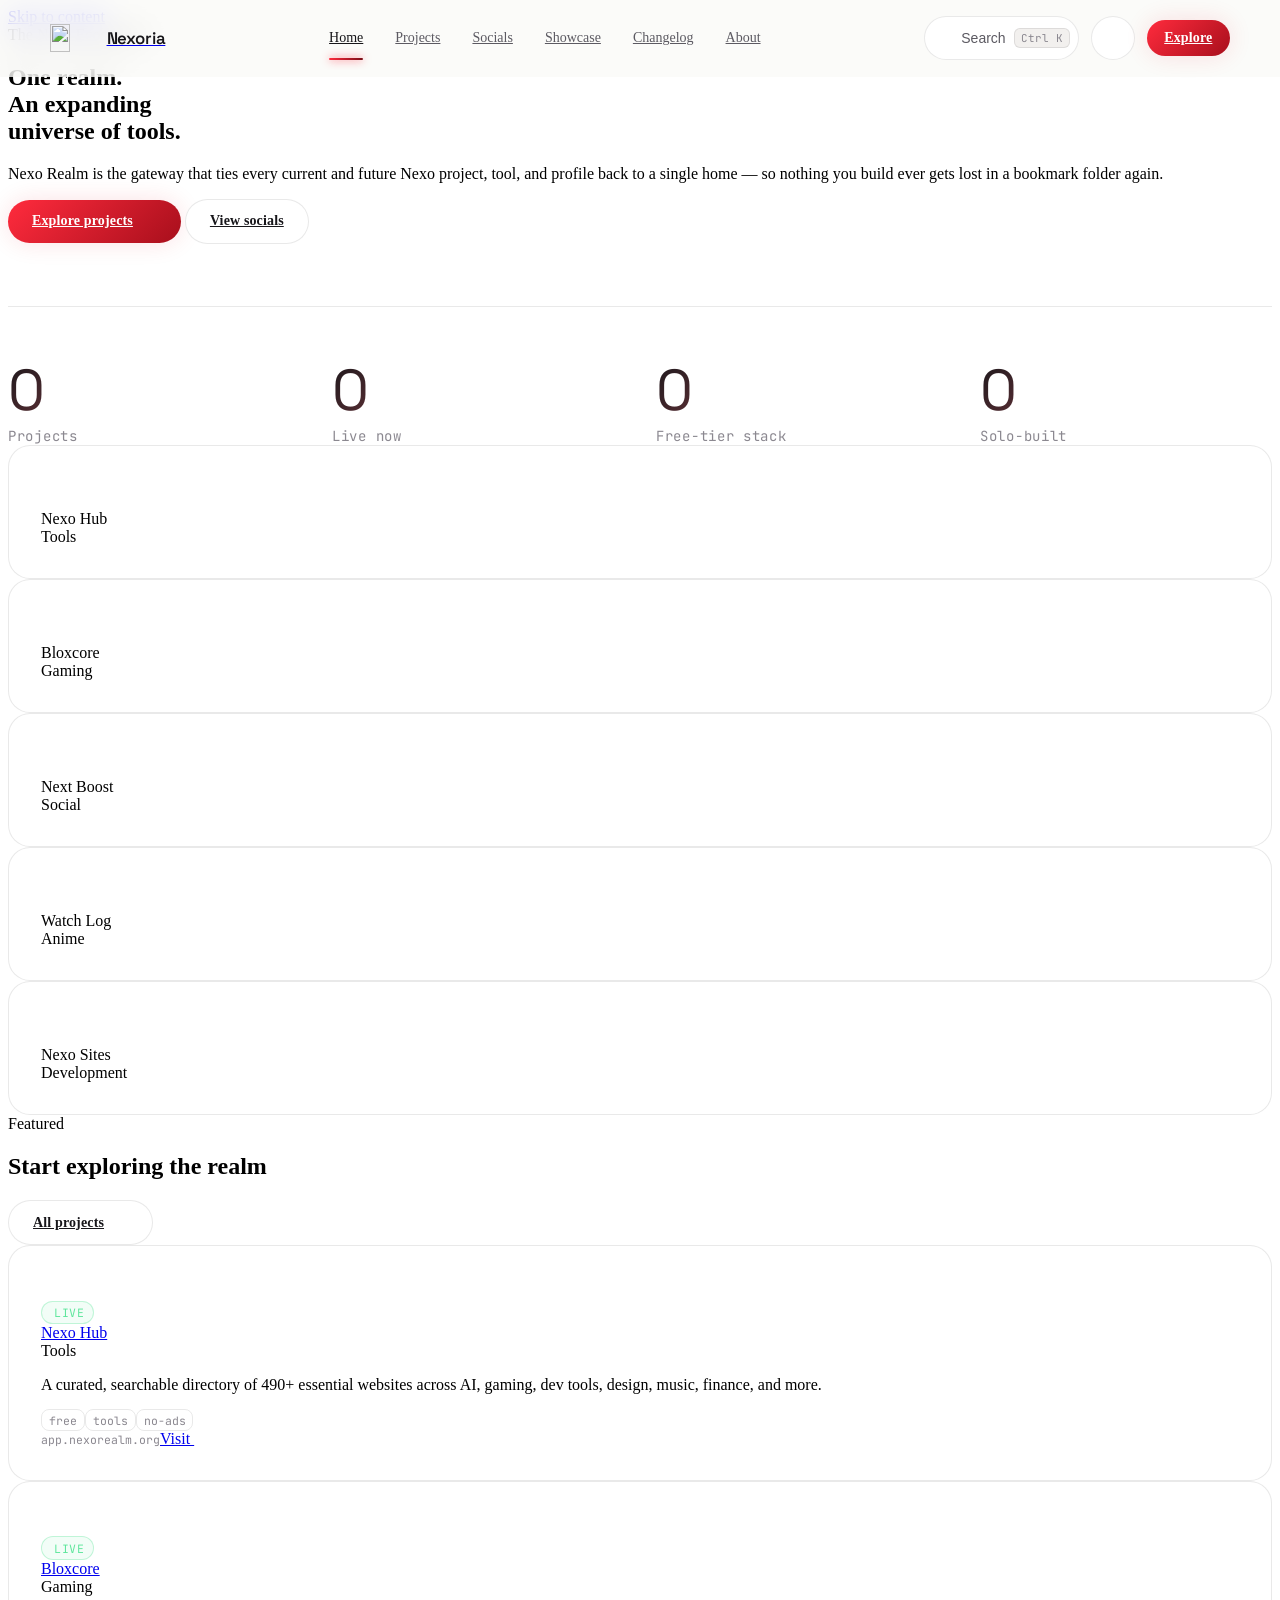
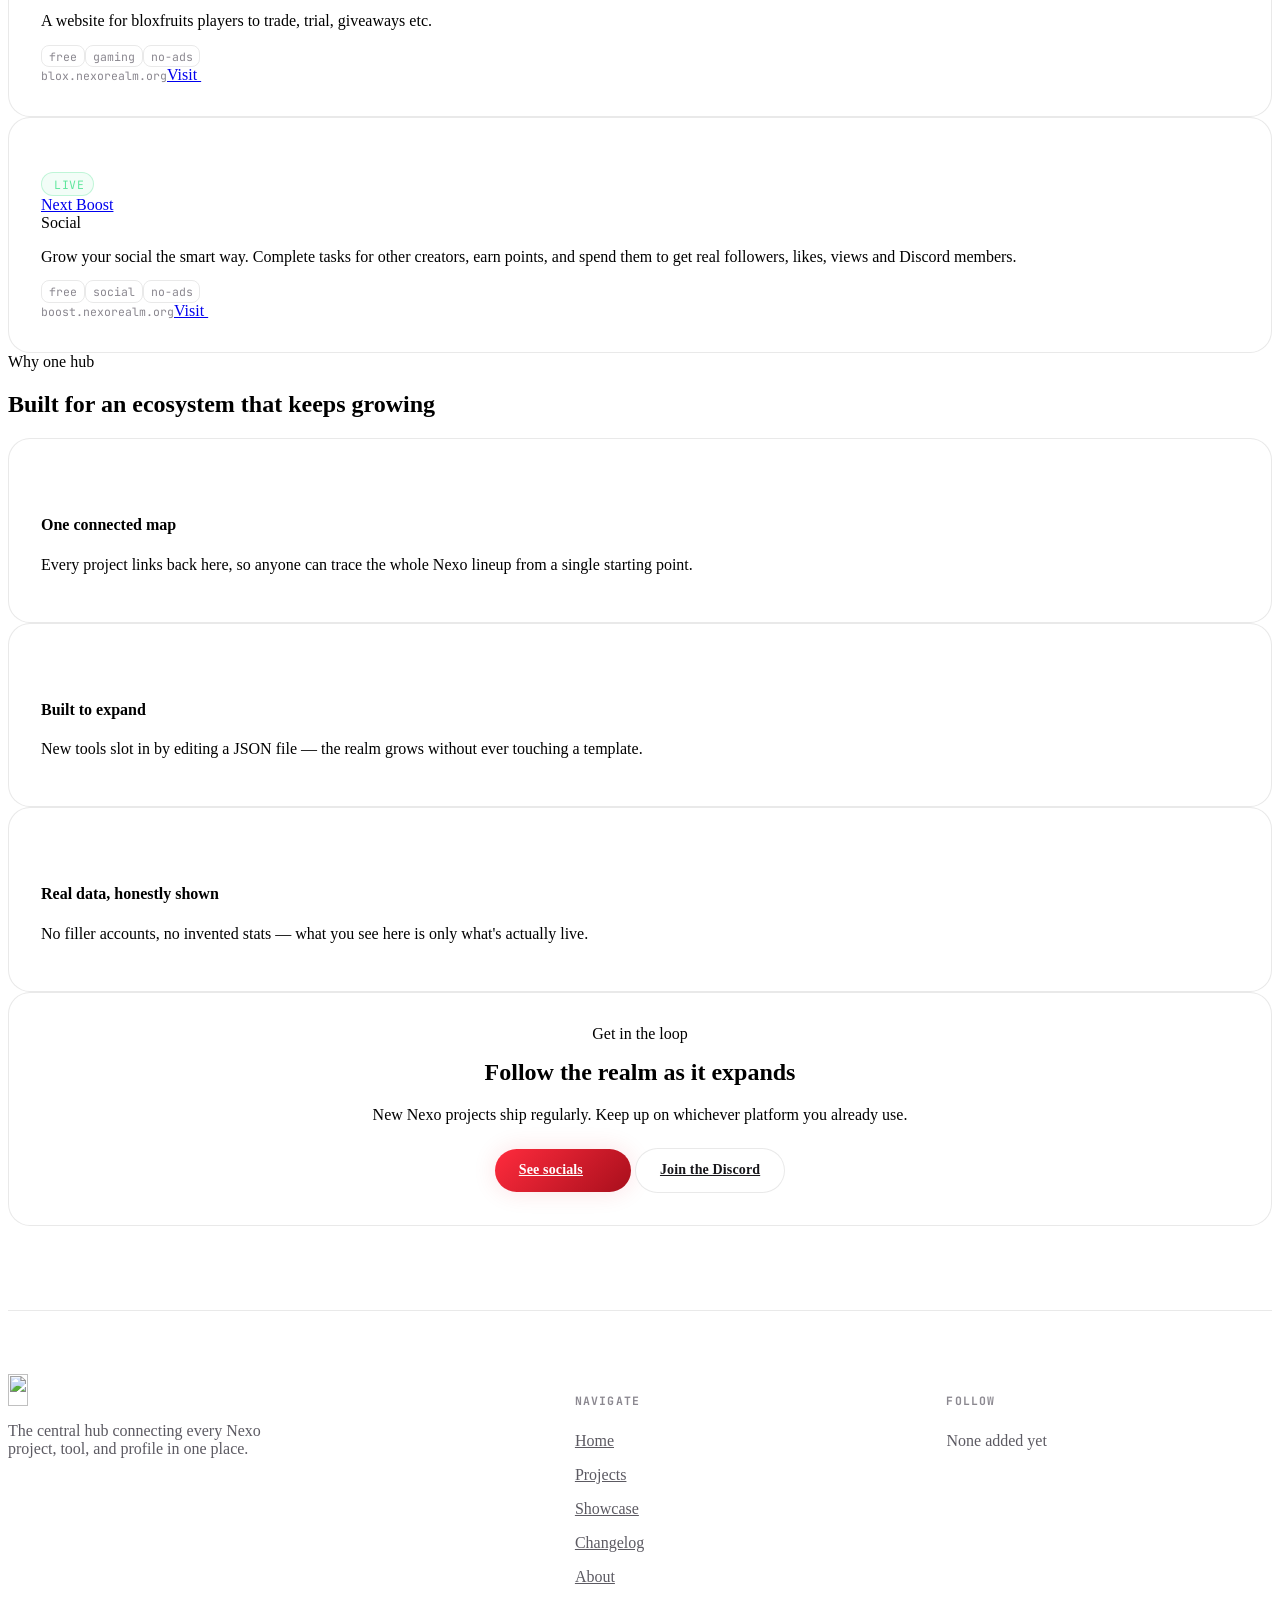
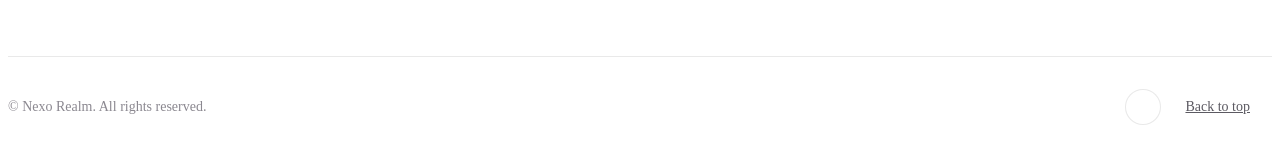
==== index.html @ 7327428f "update" ====
<!DOCTYPE html>
<html lang="en">
<head>
<meta charset="UTF-8" />
  <meta name="viewport" content="width=device-width, initial-scale=1.0" />
  <title>Nexo Realm — The hub for every Nexo project</title>
  <meta name="description" content="Nexo Realm is the central gateway connecting every current and future Nexo project, tool, and social profile in one place." />
  <meta name="keywords" content="Nexo Realm, Nexoria Network, Nexo Hub, Next Boost, Watch Log, Nexo Sites, indie developer tools, project hub, developer ecosystem" />
  <meta name="author" content="Nexo Realm" />
  <meta name="robots" content="index, follow, max-image-preview:large, max-snippet:-1, max-video-preview:-1" />
  <link rel="canonical" href="https://nexorealm.org/" />
  <meta name="theme-color" content="#0a0a0c" media="(prefers-color-scheme: dark)" />
  <meta name="theme-color" content="#faf9f7" media="(prefers-color-scheme: light)" />
  <meta name="format-detection" content="telephone=no" />
  <meta name="apple-mobile-web-app-title" content="Nexo Realm" />
  <meta name="apple-mobile-web-app-capable" content="yes" />
  <meta name="msapplication-TileColor" content="#0a0a0c" />
  <meta name="msapplication-TileImage" content="images/favicons/icon-192.png" />

  <!-- Favicons (generated from the Nexo Realm mark) -->
  <link rel="icon" href="favicon.ico" sizes="any" />
  <link rel="icon" type="image/png" sizes="16x16" href="images/favicons/favicon-16x16.png" />
  <link rel="icon" type="image/png" sizes="32x32" href="images/favicons/favicon-32x32.png" />
  <link rel="icon" type="image/png" sizes="96x96" href="images/favicons/favicon-96x96.png" />
  <link rel="apple-touch-icon" href="images/favicons/apple-touch-icon.png" />
  <link rel="manifest" href="manifest.json" />

  <!-- Open Graph -->
  <meta property="og:type" content="website" />
  <meta property="og:site_name" content="Nexo Realm" />
  <meta property="og:locale" content="en_US" />
  <meta property="og:title" content="Nexo Realm — The hub for every Nexo project" />
  <meta property="og:description" content="Nexo Realm is the central gateway connecting every current and future Nexo project, tool, and social profile in one place." />
  <meta property="og:url" content="https://nexorealm.org/" />
  <meta property="og:image" content="https://nexorealm.org/images/og-image.jpg" />
  <meta property="og:image:width" content="1200" />
  <meta property="og:image:height" content="630" />
  <meta property="og:image:alt" content="Nexo Realm logo" />

  <!-- Twitter Card -->
  <meta name="twitter:card" content="summary_large_image" />
  <meta name="twitter:title" content="Nexo Realm — The hub for every Nexo project" />
  <meta name="twitter:description" content="Nexo Realm is the central gateway connecting every current and future Nexo project, tool, and social profile in one place." />
  <meta name="twitter:image" content="https://nexorealm.org/images/og-image.jpg" />

  <!-- Preconnect -->
  <link rel="preconnect" href="https://fonts.googleapis.com" />
  <link rel="preconnect" href="https://fonts.gstatic.com" crossorigin />
  <link rel="preconnect" href="https://www.google.com" />

  <link rel="preload" as="style" href="https://fonts.googleapis.com/css2?family=Space+Grotesk:wght@500;600;700&family=Inter:wght@400;500;600;700&family=JetBrains+Mono:wght@400;500&display=swap" />
  <link rel="stylesheet" href="https://fonts.googleapis.com/css2?family=Space+Grotesk:wght@500;600;700&family=Inter:wght@400;500;600;700&family=JetBrains+Mono:wght@400;500&display=swap" />

  <link rel="preload" as="style" href="css/tokens.css" />
  <link rel="stylesheet" href="css/tokens.css" />
  <link rel="stylesheet" href="css/base.css" />
  <link rel="stylesheet" href="css/components.css" />
  <link rel="stylesheet" href="css/animations.css" />
  <link rel="stylesheet" href="css/pages.css" />

  <script type="application/ld+json">
    {
      "@context": "https://schema.org",
      "@type": "Organization",
      "name": "Nexo Realm",
      "url": "https://nexorealm.org/",
      "logo": "https://nexorealm.org/images/logo.png",
      "sameAs": [
        "https://discord.gg/JFz3mVpCUm",
        "https://www.youtube.com/@nxrealm08/",
        "https://www.tiktok.com/@nxrealm08",
        "https://www.instagram.com/nxrealm08",
        "https://www.twitch.tv/nxrealm08",
        "https://www.linkedin.com/in/nexosites/"
      ]
    }
    </script>
  
    <script type="application/ld+json">
    {
      "@context": "https://schema.org",
      "@type": "WebSite",
      "name": "Nexo Realm",
      "url": "https://nexorealm.org/",
      "description": "The central hub connecting every current and future Nexo project, tool, and social profile."
    }
    </script>


  <!-- Anti-flash theme bootstrap: must run before first paint -->
  <script>
    (function () {
      try {
        var stored = localStorage.getItem("nexorealm-theme");
        var theme = stored || (window.matchMedia("(prefers-color-scheme: light)").matches ? "light" : "dark");
        document.documentElement.setAttribute("data-theme", theme);
      } catch (e) {
        document.documentElement.setAttribute("data-theme", "dark");
      }
    })();
  </script>

</head>
<body id="top">
  <a class="skip-link" href="#main">Skip to content</a>
  <header class="nav" data-nav>
    <div class="nav__inner">
      <a class="nav__brand" href="/">
        <img src="images/logo.png" alt="" width="140" height="88" />
        <span class="nav__brand-text">Nexoria</span>
      </a>
      <nav class="nav__links" aria-label="Primary">
        <a class="nav__link" href="/" aria-current="page">Home</a>
        <a class="nav__link" href="projects/">Projects</a>
        <a class="nav__link" href="socials/">Socials</a>
        <a class="nav__link" href="showcase/">Showcase</a>
        <a class="nav__link" href="changelog/">Changelog</a>
        <a class="nav__link" href="about/">About</a>
      </nav>
      <div class="nav__actions">
        <button class="theme-toggle" data-theme-toggle type="button" aria-label="Toggle color theme" aria-pressed="false">
          <svg class="icon icon-moon" aria-hidden="true" width="20" height="20"><use href="icons/lucide-sprite.svg#moon"></use></svg>
          <svg class="icon icon-sun" aria-hidden="true" width="20" height="20"><use href="icons/lucide-sprite.svg#sun"></use></svg>
        </button>
        <a class="btn btn--primary btn--sm" href="projects/">Explore</a>
        <button class="nav__menu-btn" data-menu-toggle type="button" aria-label="Open menu" aria-expanded="false" aria-controls="mobile-menu">
          <svg class="icon icon-menu" aria-hidden="true" width="20" height="20"><use href="icons/lucide-sprite.svg#menu"></use></svg>
          <svg class="icon icon-close" aria-hidden="true" width="20" height="20"><use href="icons/lucide-sprite.svg#x"></use></svg>
        </button>
      </div>
    </div>
  </header>

  <div class="mobile-menu" id="mobile-menu" data-mobile-menu>
    <a class="mobile-menu__link" href="/" aria-current="page">Home</a>
      <a class="mobile-menu__link" href="projects/">Projects</a>
      <a class="mobile-menu__link" href="socials/">Socials</a>
      <a class="mobile-menu__link" href="showcase/">Showcase</a>
      <a class="mobile-menu__link" href="changelog/">Changelog</a>
      <a class="mobile-menu__link" href="about/">About</a>
    <div style="margin-top:2rem;display:flex;gap:1rem;flex-wrap:wrap;">
      <a class="btn btn--primary" href="projects/">Explore projects</a>
      <a class="btn btn--ghost" href="socials/">Socials</a>
    </div>
  </div>

  <main id="main">

    <section class="hero" data-parallax data-particles="16">
      <div class="hero-grid"></div>
      <div class="hero-glow"></div>
      <div class="container hero__inner">
        <div class="reveal-stagger">
          <span class="eyebrow">The Nexo Ecosystem</span>
          <h1 class="hero__title">One realm.<br />An expanding<br /><span class="accent">universe of tools.</span></h1>
          <p class="lede hero__lede">Nexo Realm is the gateway that ties every current and future Nexo project, tool, and profile back to a single home &mdash; so nothing you build ever gets lost in a bookmark folder again.</p>
          <div class="hero__actions">
            <a class="btn btn--primary" href="projects/">Explore projects <svg class="icon" aria-hidden="true" width="16" height="16"><use href="icons/lucide-sprite.svg#arrow-up-right"></use></svg></a>
            <a class="btn btn--ghost" href="socials/">View socials</a>
          </div>
          <div class="stats reveal-stagger">
            <div><div class="stat__num" data-counter="0" data-stat-projects>0</div><div class="stat__label">Projects</div></div>
            <div><div class="stat__num" data-counter="0" data-stat-live>0</div><div class="stat__label">Live now</div></div>
            <div><div class="stat__num" data-counter="100" data-suffix="%">0</div><div class="stat__label">Free-tier stack</div></div>
            <div><div class="stat__num" data-counter="1" data-suffix="/1">0</div><div class="stat__label">Solo-built</div></div>
          </div>
        </div>
        <div class="hero__orbit-wrap reveal">
          <div class="orbit" role="img" aria-label="Illustration of an orbital system representing the Nexo Realm ecosystem">
            <div class="orbit__ring orbit__ring--3"></div>
            <div class="orbit__ring orbit__ring--2"></div>
            <div class="orbit__ring"></div>
            <div class="orbit__satellite-wrap orbit__satellite-wrap--a"><span class="orbit__satellite"></span></div>
            <div class="orbit__satellite-wrap orbit__satellite-wrap--b"><span class="orbit__satellite"></span></div>
            <div class="orbit__satellite-wrap orbit__satellite-wrap--c"><span class="orbit__satellite"></span></div>
            <div class="orbit__core"></div>
          </div>
        </div>
      </div>
    </section>

    <section class="section section--tight">
      <div class="container">
        <div class="marquee">
          <div class="marquee__track" data-marquee-track></div>
        </div>
      </div>
    </section>

    <section class="section" id="featured">
      <div class="container">
        <div class="section__head reveal">
          <div>
            <span class="eyebrow">Featured</span>
            <h2>Start exploring the realm</h2>
          </div>
          <a class="btn btn--ghost" href="projects/">All projects <svg class="icon" aria-hidden="true" width="16" height="16"><use href="icons/lucide-sprite.svg#chevrons-right"></use></svg></a>
        </div>
        <div class="grid grid--3 reveal-stagger" data-featured-projects>
          <div class="card project-card" aria-hidden="true" style="opacity:.5">Loading projects&hellip;</div>
        </div>
      </div>
    </section>

    <section class="section section--tight" data-updates-section hidden>
      <div class="container">
        <div class="section__head reveal">
          <div>
            <span class="eyebrow">Latest updates</span>
            <h2>What's new</h2>
          </div>
          <a class="btn btn--ghost" href="changelog/">Full changelog <svg class="icon" aria-hidden="true" width="16" height="16"><use href="icons/lucide-sprite.svg#chevrons-right"></use></svg></a>
        </div>
        <div class="grid grid--3 reveal-stagger" data-updates-strip></div>
      </div>
    </section>

    <section class="section section--tight">
      <div class="container">
        <div class="section__head reveal">
          <div>
            <span class="eyebrow">Why one hub</span>
            <h2>Built for an ecosystem that keeps growing</h2>
          </div>
        </div>
        <div class="grid grid--3 reveal-stagger">
          <div class="card">
            <div class="pillar-icon"><svg class="icon" aria-hidden="true" width="20" height="20"><use href="icons/lucide-sprite.svg#network"></use></svg></div>
            <h4>One connected map</h4>
            <p class="lede" style="margin-top:.75rem;">Every project links back here, so anyone can trace the whole Nexo lineup from a single starting point.</p>
          </div>
          <div class="card">
            <div class="pillar-icon"><svg class="icon" aria-hidden="true" width="20" height="20"><use href="icons/lucide-sprite.svg#boxes"></use></svg></div>
            <h4>Built to expand</h4>
            <p class="lede" style="margin-top:.75rem;">New tools slot in by editing a JSON file &mdash; the realm grows without ever touching a template.</p>
          </div>
          <div class="card">
            <div class="pillar-icon"><svg class="icon" aria-hidden="true" width="20" height="20"><use href="icons/lucide-sprite.svg#shield-check"></use></svg></div>
            <h4>Real data, honestly shown</h4>
            <p class="lede" style="margin-top:.75rem;">No filler accounts, no invented stats &mdash; what you see here is only what's actually live.</p>
          </div>
        </div>
      </div>
    </section>

    <section class="section">
      <div class="container">
        <div class="card card--glass showcase-hero-card reveal" style="text-align:center;">
          <span class="eyebrow" style="justify-content:center;">Get in the loop</span>
          <h2 style="margin-top:1rem;">Follow the realm as it expands</h2>
          <p class="lede" style="margin-inline:auto;margin-top:1rem;">New Nexo projects ship regularly. Keep up on whichever platform you already use.</p>
          <div class="hero__actions" style="justify-content:center;margin-top:1.5rem;">
            <a class="btn btn--primary" href="socials/">See socials <svg class="icon" aria-hidden="true" width="16" height="16"><use href="icons/lucide-sprite.svg#arrow-up-right"></use></svg></a>
            <a class="btn btn--ghost" href="https://discord.gg/JFz3mVpCUm" target="_blank" rel="noopener noreferrer">Join the Discord</a>
          </div>
        </div>
      </div>
    </section>

  </main>
  <footer class="footer">
    <div class="container">
      <div class="footer__grid footer__grid--3">
        <div class="footer__col">
          <div class="footer__brand">
            <img src="images/logo.png" alt="" width="120" height="76" />
          </div>
          <p style="color:var(--ink-dim);max-width:32ch;">The central hub connecting every Nexo project, tool, and profile in one place.</p>
        </div>
        <div class="footer__col">
          <h5>Navigate</h5>
          <a href="/">Home</a>
          <a href="projects/">Projects</a>
          <a href="showcase/">Showcase</a>
          <a href="changelog/">Changelog</a>
          <a href="about/">About</a>
        </div>
        <div class="footer__col">
          <h5>Follow</h5>
          <div data-footer-socials style="display:flex;flex-direction:column;"></div>
        </div>
      </div>
      <div class="footer__bottom">
        <span>&copy; <span data-year></span> Nexo Realm. All rights reserved.</span>
        <div class="footer__legal">
          <button class="theme-toggle" data-theme-toggle type="button" aria-label="Toggle color theme" style="width:36px;height:36px;">
            <svg class="icon icon-moon" aria-hidden="true" style="width:15px;height:15px;"><use href="icons/lucide-sprite.svg#moon"></use></svg>
            <svg class="icon icon-sun" aria-hidden="true" style="width:15px;height:15px;"><use href="icons/lucide-sprite.svg#sun"></use></svg>
          </button>
          <a class="back-to-top" href="#top" data-back-to-top>Back to top <svg class="icon" aria-hidden="true" width="14" height="14"><use href="icons/lucide-sprite.svg#arrow-up"></use></svg></a>
        </div>
      </div>
    </div>
  </footer>

  <script>document.documentElement.setAttribute('data-js', 'ready');</script>
  <script src="js/theme.js" defer></script>
  <script src="js/brand-icons.js" defer></script>
  <script src="js/projects.js" defer></script>
  <script src="js/socials.js" defer></script>
  <script src="js/changelog.js" defer></script>
  <script src="js/command-palette.js" defer></script>
  <script src="js/main.js" defer></script>

</body>
</html>
---- css/tokens.css ----
/* ==========================================================================
   NEXO REALM — Design Tokens
   Dark theme is the default brand expression. Light theme overrides via
   [data-theme="light"] on <html>. All colors, type, spacing, motion timing
   live here so the rest of the CSS never hardcodes a value twice.
   ========================================================================== */

:root {
  /* ---------- Brand red ramp (sampled from the Nexo Realm mark) ---------- */
  --red-900: #4a0810;
  --red-700: #7a0d16;
  --red-600: #a80f1c;
  --red-500: #e31221; /* primary */
  --red-400: #ff2b3d; /* glow / gradient top */
  --red-300: #ff6b74;
  --red-200: #ffb3b8;

  /* ---------- Surfaces (dark, default) ---------- */
  --bg: #0a0a0c;
  --bg-raised: #111114;
  --bg-elevated: #17171b;
  --bg-elevated-2: #1f1f24;
  --border: rgba(255, 255, 255, 0.08);
  --border-strong: rgba(255, 255, 255, 0.16);
  --scrim: rgba(6, 6, 8, 0.72);

  /* ---------- Ink ---------- */
  --ink: #f3f1ef;
  --ink-dim: #a3a1a8;
  --ink-faint: #6d6b73;
  --ink-on-red: #fff3f3;

  /* ---------- Gradients / glow ---------- */
  --grad-core: linear-gradient(135deg, var(--red-400), var(--red-700));
  --grad-hero: radial-gradient(60% 60% at 50% 35%, rgba(227, 18, 33, 0.22), transparent 70%);
  --glow-red: 0 0 60px rgba(227, 18, 33, 0.35);
  --glow-red-soft: 0 0 32px rgba(227, 18, 33, 0.2);

  /* ---------- Type ---------- */
  --font-display: "Space Grotesk", "Segoe UI", system-ui, sans-serif;
  --font-body: "Inter", "Segoe UI", system-ui, sans-serif;
  --font-mono: "JetBrains Mono", "SFMono-Regular", Consolas, monospace;

  --step--1: clamp(0.8rem, 0.77rem + 0.15vw, 0.875rem);
  --step-0: clamp(1rem, 0.96rem + 0.2vw, 1.0625rem);
  --step-1: clamp(1.15rem, 1.08rem + 0.35vw, 1.3rem);
  --step-2: clamp(1.4rem, 1.28rem + 0.6vw, 1.7rem);
  --step-3: clamp(1.8rem, 1.55rem + 1.2vw, 2.4rem);
  --step-4: clamp(2.4rem, 1.95rem + 2.2vw, 3.6rem);
  --step-5: clamp(3rem, 2.2rem + 4vw, 5rem);

  /* ---------- Spacing scale ---------- */
  --space-1: 0.25rem;
  --space-2: 0.5rem;
  --space-3: 0.75rem;
  --space-4: 1rem;
  --space-5: 1.5rem;
  --space-6: 2rem;
  --space-7: clamp(2rem, 1.6rem + 1.6vw, 3rem);
  --space-8: clamp(2.25rem, 1.5rem + 3vw, 4.5rem);
  --space-9: clamp(2.75rem, 1.6rem + 4.6vw, 7rem);

  /* ---------- Shape / motion ---------- */
  --radius-s: 8px;
  --radius-m: 14px;
  --radius-l: 22px;
  --radius-pill: 999px;
  --ease-out: cubic-bezier(0.16, 1, 0.3, 1);
  --ease-in-out: cubic-bezier(0.65, 0, 0.35, 1);
  --dur-fast: 160ms;
  --dur-med: 320ms;
  --dur-slow: 640ms;

  --container: 1180px;
  --nav-h: 76px;
}

[data-theme="light"] {
  --bg: #faf9f7;
  --bg-raised: #ffffff;
  --bg-elevated: #ffffff;
  --bg-elevated-2: #f2f0ee;
  --border: rgba(20, 16, 18, 0.09);
  --border-strong: rgba(20, 16, 18, 0.18);
  --scrim: rgba(250, 249, 247, 0.7);

  --ink: #17161a;
  --ink-dim: #5c5a62;
  --ink-faint: #8b8890;

  --grad-hero: radial-gradient(60% 60% at 50% 35%, rgba(227, 18, 33, 0.12), transparent 70%);
  --glow-red: 0 0 50px rgba(227, 18, 33, 0.18);
  --glow-red-soft: 0 0 24px rgba(227, 18, 33, 0.12);
}
---- css/tokens.css ----
/* ==========================================================================
   NEXO REALM — Design Tokens
   Dark theme is the default brand expression. Light theme overrides via
   [data-theme="light"] on <html>. All colors, type, spacing, motion timing
   live here so the rest of the CSS never hardcodes a value twice.
   ========================================================================== */

:root {
  /* ---------- Brand red ramp (sampled from the Nexo Realm mark) ---------- */
  --red-900: #4a0810;
  --red-700: #7a0d16;
  --red-600: #a80f1c;
  --red-500: #e31221; /* primary */
  --red-400: #ff2b3d; /* glow / gradient top */
  --red-300: #ff6b74;
  --red-200: #ffb3b8;

  /* ---------- Surfaces (dark, default) ---------- */
  --bg: #0a0a0c;
  --bg-raised: #111114;
  --bg-elevated: #17171b;
  --bg-elevated-2: #1f1f24;
  --border: rgba(255, 255, 255, 0.08);
  --border-strong: rgba(255, 255, 255, 0.16);
  --scrim: rgba(6, 6, 8, 0.72);

  /* ---------- Ink ---------- */
  --ink: #f3f1ef;
  --ink-dim: #a3a1a8;
  --ink-faint: #6d6b73;
  --ink-on-red: #fff3f3;

  /* ---------- Gradients / glow ---------- */
  --grad-core: linear-gradient(135deg, var(--red-400), var(--red-700));
  --grad-hero: radial-gradient(60% 60% at 50% 35%, rgba(227, 18, 33, 0.22), transparent 70%);
  --glow-red: 0 0 60px rgba(227, 18, 33, 0.35);
  --glow-red-soft: 0 0 32px rgba(227, 18, 33, 0.2);

  /* ---------- Type ---------- */
  --font-display: "Space Grotesk", "Segoe UI", system-ui, sans-serif;
  --font-body: "Inter", "Segoe UI", system-ui, sans-serif;
  --font-mono: "JetBrains Mono", "SFMono-Regular", Consolas, monospace;

  --step--1: clamp(0.8rem, 0.77rem + 0.15vw, 0.875rem);
  --step-0: clamp(1rem, 0.96rem + 0.2vw, 1.0625rem);
  --step-1: clamp(1.15rem, 1.08rem + 0.35vw, 1.3rem);
  --step-2: clamp(1.4rem, 1.28rem + 0.6vw, 1.7rem);
  --step-3: clamp(1.8rem, 1.55rem + 1.2vw, 2.4rem);
  --step-4: clamp(2.4rem, 1.95rem + 2.2vw, 3.6rem);
  --step-5: clamp(3rem, 2.2rem + 4vw, 5rem);

  /* ---------- Spacing scale ---------- */
  --space-1: 0.25rem;
  --space-2: 0.5rem;
  --space-3: 0.75rem;
  --space-4: 1rem;
  --space-5: 1.5rem;
  --space-6: 2rem;
  --space-7: clamp(2rem, 1.6rem + 1.6vw, 3rem);
  --space-8: clamp(2.25rem, 1.5rem + 3vw, 4.5rem);
  --space-9: clamp(2.75rem, 1.6rem + 4.6vw, 7rem);

  /* ---------- Shape / motion ---------- */
  --radius-s: 8px;
  --radius-m: 14px;
  --radius-l: 22px;
  --radius-pill: 999px;
  --ease-out: cubic-bezier(0.16, 1, 0.3, 1);
  --ease-in-out: cubic-bezier(0.65, 0, 0.35, 1);
  --dur-fast: 160ms;
  --dur-med: 320ms;
  --dur-slow: 640ms;

  --container: 1180px;
  --nav-h: 76px;
}

[data-theme="light"] {
  --bg: #faf9f7;
  --bg-raised: #ffffff;
  --bg-elevated: #ffffff;
  --bg-elevated-2: #f2f0ee;
  --border: rgba(20, 16, 18, 0.09);
  --border-strong: rgba(20, 16, 18, 0.18);
  --scrim: rgba(250, 249, 247, 0.7);

  --ink: #17161a;
  --ink-dim: #5c5a62;
  --ink-faint: #8b8890;

  --grad-hero: radial-gradient(60% 60% at 50% 35%, rgba(227, 18, 33, 0.12), transparent 70%);
  --glow-red: 0 0 50px rgba(227, 18, 33, 0.18);
  --glow-red-soft: 0 0 24px rgba(227, 18, 33, 0.12);
}
---- css/components.css ----
/* ==========================================================================
   NEXO REALM — Components
   ========================================================================== */

/* ---------- Navigation ---------- */
.nav {
  position: fixed;
  inset: 0 0 auto 0;
  z-index: 100;
  height: var(--nav-h);
  display: flex;
  align-items: center;
  background: color-mix(in srgb, var(--bg) 70%, transparent);
  backdrop-filter: blur(16px) saturate(140%);
  -webkit-backdrop-filter: blur(16px) saturate(140%);
  border-bottom: 1px solid transparent;
  transition: border-color var(--dur-med) var(--ease-out), background-color var(--dur-med), box-shadow var(--dur-med);
}
/* Once the user scrolls, content can pass directly under the bar, so it
   needs to be near-opaque rather than a glass tint — otherwise headings
   visibly ghost through it. */
.nav.is-scrolled {
  background: color-mix(in srgb, var(--bg) 94%, transparent);
  border-bottom-color: var(--border);
  box-shadow: 0 1px 0 var(--border), 0 12px 24px -16px rgba(0, 0, 0, 0.25);
}

.nav__inner {
  width: 100%;
  max-width: var(--container);
  margin-inline: auto;
  padding-inline: var(--space-5);
  display: flex;
  align-items: center;
  gap: var(--space-6);
}

@media (min-width: 720px) { .nav__inner { padding-inline: var(--space-7); } }

@media (min-width: 900px) {
  .nav__inner {
    display: grid;
    grid-template-columns: auto 1fr auto;
    align-items: center;
    gap: var(--space-6);
  }
}

.nav__brand {
  display: flex;
  align-items: center;
  gap: var(--space-3);
  font-family: var(--font-display);
  font-weight: 600;
  font-size: 1.05rem;
  letter-spacing: -0.01em;
  margin-right: auto;
}
@media (min-width: 900px) { .nav__brand { margin-right: 0; } }
.nav__brand img { height: 28px; width: auto; }
.nav__brand-text { color: var(--ink); }

.nav__links {
  display: none;
  align-items: center;
  justify-content: center;
  gap: var(--space-6);
  position: relative;
}

@media (min-width: 900px) {
  .nav__links { display: flex; }
}

.nav__link {
  position: relative;
  font-size: var(--step--1);
  color: var(--ink-dim);
  padding: var(--space-2) 0;
  transition: color var(--dur-fast) var(--ease-out);
}
.nav__link:hover, .nav__link:focus-visible { color: var(--ink); }
.nav__link[aria-current="page"] { color: var(--ink); }
.nav__link[aria-current="page"]::after {
  content: "";
  position: absolute;
  left: 0; right: 0; bottom: -6px;
  height: 2px;
  background: linear-gradient(90deg, var(--red-400), var(--red-700));
  border-radius: 2px;
  box-shadow: 0 0 8px var(--red-400);
}

.nav__actions { display: flex; align-items: center; gap: var(--space-3); }

.theme-toggle {
  position: relative;
  width: 44px; height: 44px;
  display: grid;
  place-items: center;
  border-radius: var(--radius-pill);
  border: 1px solid var(--border);
  background: var(--bg-elevated);
  transition: border-color var(--dur-fast), transform var(--dur-fast) var(--ease-out);
}
.theme-toggle:hover { border-color: var(--border-strong); transform: translateY(-1px); }
.theme-toggle svg { width: 18px; height: 18px; transition: opacity var(--dur-fast), transform var(--dur-med) var(--ease-in-out); }
.theme-toggle .icon-sun { position: absolute; opacity: 0; transform: rotate(-90deg) scale(0.5); }
.theme-toggle .icon-moon { opacity: 1; transform: rotate(0) scale(1); }
[data-theme="light"] .theme-toggle .icon-sun { opacity: 1; transform: rotate(0) scale(1); }
[data-theme="light"] .theme-toggle .icon-moon { opacity: 0; transform: rotate(90deg) scale(0.5); }

.nav__menu-btn {
  position: relative;
  display: grid;
  place-items: center;
  width: 44px; height: 44px;
  border-radius: var(--radius-pill);
  border: 1px solid var(--border);
  background: var(--bg-elevated);
  transition: border-color var(--dur-fast);
}
.nav__menu-btn:hover { border-color: var(--border-strong); }
@media (min-width: 900px) { .nav__menu-btn { display: none; } }
.nav__menu-btn svg { transition: opacity var(--dur-fast), transform var(--dur-med) var(--ease-in-out); }
.nav__menu-btn .icon-close { position: absolute; opacity: 0; transform: rotate(-90deg) scale(0.5); }
.nav__menu-btn .icon-menu { opacity: 1; transform: rotate(0) scale(1); }
.nav__menu-btn[aria-expanded="true"] .icon-close { opacity: 1; transform: rotate(0) scale(1); }
.nav__menu-btn[aria-expanded="true"] .icon-menu { opacity: 0; transform: rotate(90deg) scale(0.5); }

/* Mobile menu */
.mobile-menu {
  position: fixed;
  inset: var(--nav-h) 0 0 0;
  z-index: 99;
  background: var(--bg);
  transform: translateY(-8px);
  opacity: 0;
  visibility: hidden;
  transition: opacity var(--dur-med) var(--ease-out), transform var(--dur-med) var(--ease-out), visibility 0s var(--dur-med);
  padding: var(--space-6) var(--space-5);
  overflow-y: auto;
}
.mobile-menu.is-open {
  opacity: 1;
  visibility: visible;
  transform: translateY(0);
  transition: opacity var(--dur-med) var(--ease-out), transform var(--dur-med) var(--ease-out), visibility 0s;
}
.mobile-menu__link {
  display: block;
  font-family: var(--font-display);
  font-size: var(--step-2);
  padding: var(--space-4) 0;
  border-bottom: 1px solid var(--border);
  color: var(--ink);
}
.mobile-menu__link[aria-current="page"] { color: var(--red-400); }

/* ---------- Buttons ---------- */
.btn {
  position: relative;
  display: inline-flex;
  align-items: center;
  justify-content: center;
  gap: var(--space-2);
  padding: 0.85rem 1.5rem;
  border-radius: var(--radius-pill);
  font-size: var(--step--1);
  font-weight: 600;
  letter-spacing: 0.01em;
  overflow: hidden;
  isolation: isolate;
  transition: transform var(--dur-fast) var(--ease-out), box-shadow var(--dur-fast) var(--ease-out), border-color var(--dur-fast);
  white-space: nowrap;
}
.btn:active { transform: scale(0.97); }

.btn--primary {
  background: linear-gradient(135deg, var(--red-400), var(--red-600));
  color: #fff;
  box-shadow: var(--glow-red-soft);
}
.btn--primary:hover { box-shadow: var(--glow-red); transform: translateY(-2px); }

.btn--ghost {
  background: var(--bg-elevated);
  border: 1px solid var(--border);
  color: var(--ink);
}
.btn--ghost:hover { border-color: var(--border-strong); transform: translateY(-2px); }

.btn--sm { padding: 0.6rem 1.1rem; font-size: var(--step--1); }

.btn .ripple {
  position: absolute;
  border-radius: 50%;
  background: rgba(255,255,255,0.35);
  transform: scale(0);
  animation: ripple 600ms var(--ease-out);
  pointer-events: none;
}
@keyframes ripple { to { transform: scale(3); opacity: 0; } }

/* ---------- Cards ---------- */
.card {
  position: relative;
  background: var(--bg-elevated);
  border: 1px solid var(--border);
  border-radius: var(--radius-l);
  padding: var(--space-6);
  transition: transform var(--dur-med) var(--ease-out), border-color var(--dur-med), box-shadow var(--dur-med);
}
.card:hover {
  transform: translateY(-6px);
  border-color: var(--border-strong);
  box-shadow: 0 24px 48px -24px rgba(0,0,0,0.5), var(--glow-red-soft);
}

.card--glass {
  background: color-mix(in srgb, var(--bg-elevated) 70%, transparent);
  backdrop-filter: blur(10px);
  -webkit-backdrop-filter: blur(10px);
}

.badge {
  display: inline-flex;
  align-items: center;
  gap: 0.35em;
  font-family: var(--font-mono);
  font-size: 0.72rem;
  letter-spacing: 0.06em;
  text-transform: uppercase;
  padding: 0.3em 0.7em;
  border-radius: var(--radius-pill);
  border: 1px solid var(--border-strong);
  color: var(--ink-dim);
}
.badge--live { color: #5ee69c; border-color: rgba(94,230,156,0.35); background: rgba(94,230,156,0.08); }
.badge--soon { color: var(--red-300); border-color: rgba(255,107,116,0.35); background: rgba(255,43,61,0.08); }
.badge--beta { color: #ffc670; border-color: rgba(255,198,112,0.35); background: rgba(255,198,112,0.08); }

.tag {
  font-family: var(--font-mono);
  font-size: 0.72rem;
  color: var(--ink-faint);
  padding: 0.25em 0.6em;
  border: 1px solid var(--border);
  border-radius: var(--radius-s);
}

/* ---------- Footer ---------- */
.footer {
  border-top: 1px solid var(--border);
  padding-block: var(--space-8) var(--space-6);
  margin-top: var(--space-9);
}
.footer__grid {
  display: grid;
  gap: var(--space-7);
  grid-template-columns: 1.4fr 1fr 1fr 1fr;
}
.footer__grid--3 { grid-template-columns: 1.6fr 1fr 1fr; }
@media (max-width: 800px) {
  .footer__grid { grid-template-columns: 1fr 1fr; }
  .footer__grid--3 { grid-template-columns: 1fr 1fr; }
}
@media (max-width: 520px) {
  .footer__grid { grid-template-columns: 1fr; }
  .footer__grid--3 { grid-template-columns: 1fr; }
}
.footer__brand { display: flex; align-items: center; gap: var(--space-3); margin-bottom: var(--space-3); }
.footer__brand img { height: 32px; width: auto; }
.footer__col h5 {
  font-family: var(--font-mono);
  font-size: 0.72rem;
  letter-spacing: 0.1em;
  text-transform: uppercase;
  color: var(--ink-faint);
  margin-bottom: var(--space-4);
}
.footer__col a, .footer__col .footer__empty-note {
  display: block;
  color: var(--ink-dim);
  padding: var(--space-2) 0;
  transition: color var(--dur-fast);
}
.footer__col a:hover { color: var(--red-400); }
.footer__bottom {
  display: flex;
  flex-wrap: wrap;
  gap: var(--space-4);
  align-items: center;
  justify-content: space-between;
  margin-top: var(--space-8);
  padding-top: var(--space-6);
  border-top: 1px solid var(--border);
  color: var(--ink-faint);
  font-size: var(--step--1);
}
.footer__legal { display: flex; gap: var(--space-5); }

.back-to-top {
  display: inline-flex;
  align-items: center;
  gap: var(--space-2);
  color: var(--ink-dim);
  font-size: var(--step--1);
}
.back-to-top:hover { color: var(--red-400); }
.back-to-top svg { transition: transform var(--dur-fast) var(--ease-out); }
.back-to-top:hover svg { transform: translateY(-3px); }

/* ---------- Page hero (inner pages) ---------- */
.page-hero {
  padding-block: calc(var(--nav-h) + var(--space-8)) var(--space-7);
}
.page-hero h1 { margin-top: var(--space-4); }
.page-hero .lede { margin-top: var(--space-4); }

/* ---------- Forms ---------- */
.field {
  display: flex;
  flex-direction: column;
  gap: var(--space-2);
  margin-bottom: var(--space-5);
}
.field label { font-size: var(--step--1); color: var(--ink-dim); }
.field input, .field textarea {
  background: var(--bg-elevated);
  border: 1px solid var(--border);
  border-radius: var(--radius-s);
  padding: 0.85rem 1rem;
  transition: border-color var(--dur-fast);
}
.field input:focus, .field textarea:focus { border-color: var(--red-500); }
.field textarea { min-height: 140px; resize: vertical; }
.field-hint { font-size: var(--step--1); color: var(--ink-faint); }

/* ---------- Empty state ---------- */
.empty-state {
  text-align: center;
  padding: var(--space-9) var(--space-5);
  border: 1px dashed var(--border-strong);
  border-radius: var(--radius-l);
  color: var(--ink-dim);
}
.empty-state svg { margin-inline: auto; margin-bottom: var(--space-4); color: var(--red-400); }

/* ---------- Toolbar (projects/socials filters) ---------- */
.toolbar {
  display: flex;
  flex-wrap: wrap;
  gap: var(--space-3);
  align-items: center;
  margin-bottom: var(--space-7);
}
.search-input {
  flex: 1 1 240px;
  display: flex;
  align-items: center;
  gap: var(--space-3);
  background: var(--bg-elevated);
  border: 1px solid var(--border);
  border-radius: var(--radius-pill);
  padding: 0.7rem 1.1rem;
}
.search-input svg { flex-shrink: 0; color: var(--ink-faint); }
.search-input input { flex: 1; background: none; border: none; color: var(--ink); }
.search-input input:focus { outline: none; }

.chip {
  border: 1px solid var(--border);
  border-radius: var(--radius-pill);
  padding: 0.55rem 1rem;
  font-size: var(--step--1);
  color: var(--ink-dim);
  transition: all var(--dur-fast);
}
.chip:hover { border-color: var(--border-strong); color: var(--ink); }
.chip[aria-pressed="true"] {
  background: linear-gradient(135deg, var(--red-400), var(--red-600));
  border-color: transparent;
  color: #fff;
}

.select-sort {
  background: var(--bg-elevated);
  border: 1px solid var(--border);
  border-radius: var(--radius-pill);
  padding: 0.6rem 1rem;
}

/* ---------- Stat counters ---------- */
.stats {
  display: grid;
  grid-template-columns: repeat(auto-fit, minmax(140px, 1fr));
  gap: var(--space-6);
  margin-top: var(--space-8);
  padding-top: var(--space-7);
  border-top: 1px solid var(--border);
}
.stat__num {
  font-family: var(--font-display);
  font-size: var(--step-4);
  background: linear-gradient(135deg, var(--ink), var(--red-300));
  -webkit-background-clip: text;
  background-clip: text;
  color: transparent;
}
.stat__label {
  font-size: var(--step--1);
  color: var(--ink-faint);
  font-family: var(--font-mono);
  letter-spacing: 0.05em;
}

/* ---------- 404 ---------- */
.error-page {
  min-height: 100dvh;
  display: flex;
  flex-direction: column;
  align-items: center;
  justify-content: center;
  text-align: center;
  padding: var(--space-6);
}
.error-page__code {
  font-family: var(--font-display);
  font-size: clamp(5rem, 10vw + 2rem, 11rem);
  line-height: 1;
  background: linear-gradient(135deg, var(--ink), var(--red-500));
  -webkit-background-clip: text;
  background-clip: text;
  color: transparent;
}

/* ---------- Command palette (Ctrl/Cmd K quick launcher) ---------- */
.cmdk-trigger {
  display: flex;
  align-items: center;
  gap: var(--space-2);
  height: 44px;
  padding-inline: var(--space-3);
  border-radius: var(--radius-pill);
  border: 1px solid var(--border);
  background: var(--bg-elevated);
  color: var(--ink-dim);
  transition: border-color var(--dur-fast), color var(--dur-fast), transform var(--dur-fast) var(--ease-out);
}
.cmdk-trigger:hover, .cmdk-trigger:focus-visible { border-color: var(--border-strong); color: var(--ink); transform: translateY(-1px); }
.cmdk-trigger__label { display: none; font-size: var(--step--1); white-space: nowrap; }
.cmdk-trigger__kbd {
  display: none;
  font-family: var(--font-mono);
  font-size: 0.68rem;
  padding: 2px 6px;
  border-radius: 6px;
  border: 1px solid var(--border);
  color: var(--ink-faint);
  background: var(--bg-elevated-2);
}
@media (min-width: 900px) {
  .cmdk-trigger { padding-inline-end: var(--space-2); }
  .cmdk-trigger__label, .cmdk-trigger__kbd { display: inline-flex; align-items: center; }
}

.cmdk-overlay {
  position: fixed;
  inset: 0;
  z-index: 300;
  display: flex;
  align-items: flex-start;
  justify-content: center;
  padding: 10vh var(--space-5) var(--space-6);
  background: var(--scrim);
  backdrop-filter: blur(6px);
  -webkit-backdrop-filter: blur(6px);
  opacity: 0;
  pointer-events: none;
  transition: opacity var(--dur-fast) var(--ease-out);
}
.cmdk-overlay.is-open { opacity: 1; pointer-events: auto; }
.cmdk-overlay[hidden] { display: none; }
.cmdk-panel {
  width: 100%;
  max-width: 560px;
  max-height: min(70vh, 560px);
  display: flex;
  flex-direction: column;
  background: var(--bg-elevated);
  border: 1px solid var(--border-strong);
  border-radius: var(--radius-l);
  box-shadow: 0 24px 64px -20px rgba(0, 0, 0, 0.5), var(--glow-red-soft);
  transform: translateY(-12px) scale(0.98);
  opacity: 0;
  transition: transform var(--dur-med) var(--ease-out), opacity var(--dur-med) var(--ease-out);
  overflow: hidden;
}
.cmdk-overlay.is-open .cmdk-panel { transform: translateY(0) scale(1); opacity: 1; }

.cmdk-input-wrap {
  display: flex;
  align-items: center;
  gap: var(--space-3);
  padding: var(--space-4) var(--space-5);
  border-bottom: 1px solid var(--border);
  flex-shrink: 0;
}
.cmdk-input-wrap .icon { color: var(--ink-faint); flex-shrink: 0; }
.cmdk-input { flex: 1; min-width: 0; background: none; border: none; outline: none; color: var(--ink); font-size: var(--step-0); font-family: var(--font-body); }
.cmdk-input::placeholder { color: var(--ink-faint); }
.cmdk-close { display: grid; place-items: center; width: 28px; height: 28px; border-radius: var(--radius-pill); color: var(--ink-faint); flex-shrink: 0; }
.cmdk-close:hover { color: var(--ink); background: var(--bg-elevated-2); }

.cmdk-results { overflow-y: auto; padding: var(--space-3); flex: 1; }
.cmdk-group-label {
  font-family: var(--font-mono);
  font-size: 0.68rem;
  letter-spacing: 0.08em;
  text-transform: uppercase;
  color: var(--ink-faint);
  padding: var(--space-3) var(--space-3) var(--space-2);
}
.cmdk-item {
  display: flex;
  align-items: center;
  gap: var(--space-3);
  padding: var(--space-3);
  border-radius: var(--radius-m);
  cursor: pointer;
  color: var(--ink);
}
.cmdk-item.is-active { background: var(--bg-elevated-2); }
.cmdk-item.is-active .cmdk-item__title { color: var(--red-400); }
.cmdk-item__icon { display: grid; place-items: center; width: 32px; height: 32px; border-radius: var(--radius-s); background: var(--bg-elevated-2); flex-shrink: 0; overflow: hidden; }
.cmdk-item.is-active .cmdk-item__icon { background: color-mix(in srgb, var(--red-500) 16%, var(--bg-elevated-2)); }
.cmdk-item__text { display: flex; flex-direction: column; min-width: 0; flex: 1; }
.cmdk-item__title { font-weight: 600; font-size: var(--step--1); transition: color var(--dur-fast); overflow: hidden; text-overflow: ellipsis; white-space: nowrap; }
.cmdk-item__subtitle { font-size: 0.78rem; color: var(--ink-faint); overflow: hidden; text-overflow: ellipsis; white-space: nowrap; }
.cmdk-item > .icon:last-child { color: var(--ink-faint); flex-shrink: 0; }

.cmdk-empty { display: flex; flex-direction: column; align-items: center; gap: var(--space-3); padding: var(--space-8) var(--space-5); color: var(--ink-faint); text-align: center; }
.cmdk-empty p { margin: 0; }

.cmdk-footer {
  display: flex;
  gap: var(--space-5);
  padding: var(--space-3) var(--space-5);
  border-top: 1px solid var(--border);
  font-size: 0.72rem;
  color: var(--ink-faint);
  flex-shrink: 0;
}
.cmdk-footer span { display: flex; align-items: center; gap: 6px; }
.cmdk-footer kbd {
  font-family: var(--font-mono);
  font-size: 0.68rem;
  padding: 1px 5px;
  border-radius: 5px;
  border: 1px solid var(--border);
  background: var(--bg-elevated-2);
}
@media (max-width: 520px) {
  .cmdk-footer span:first-child { display: none; }
}
@media (prefers-reduced-motion: reduce) {
  .cmdk-overlay, .cmdk-panel { transition: none; }
}
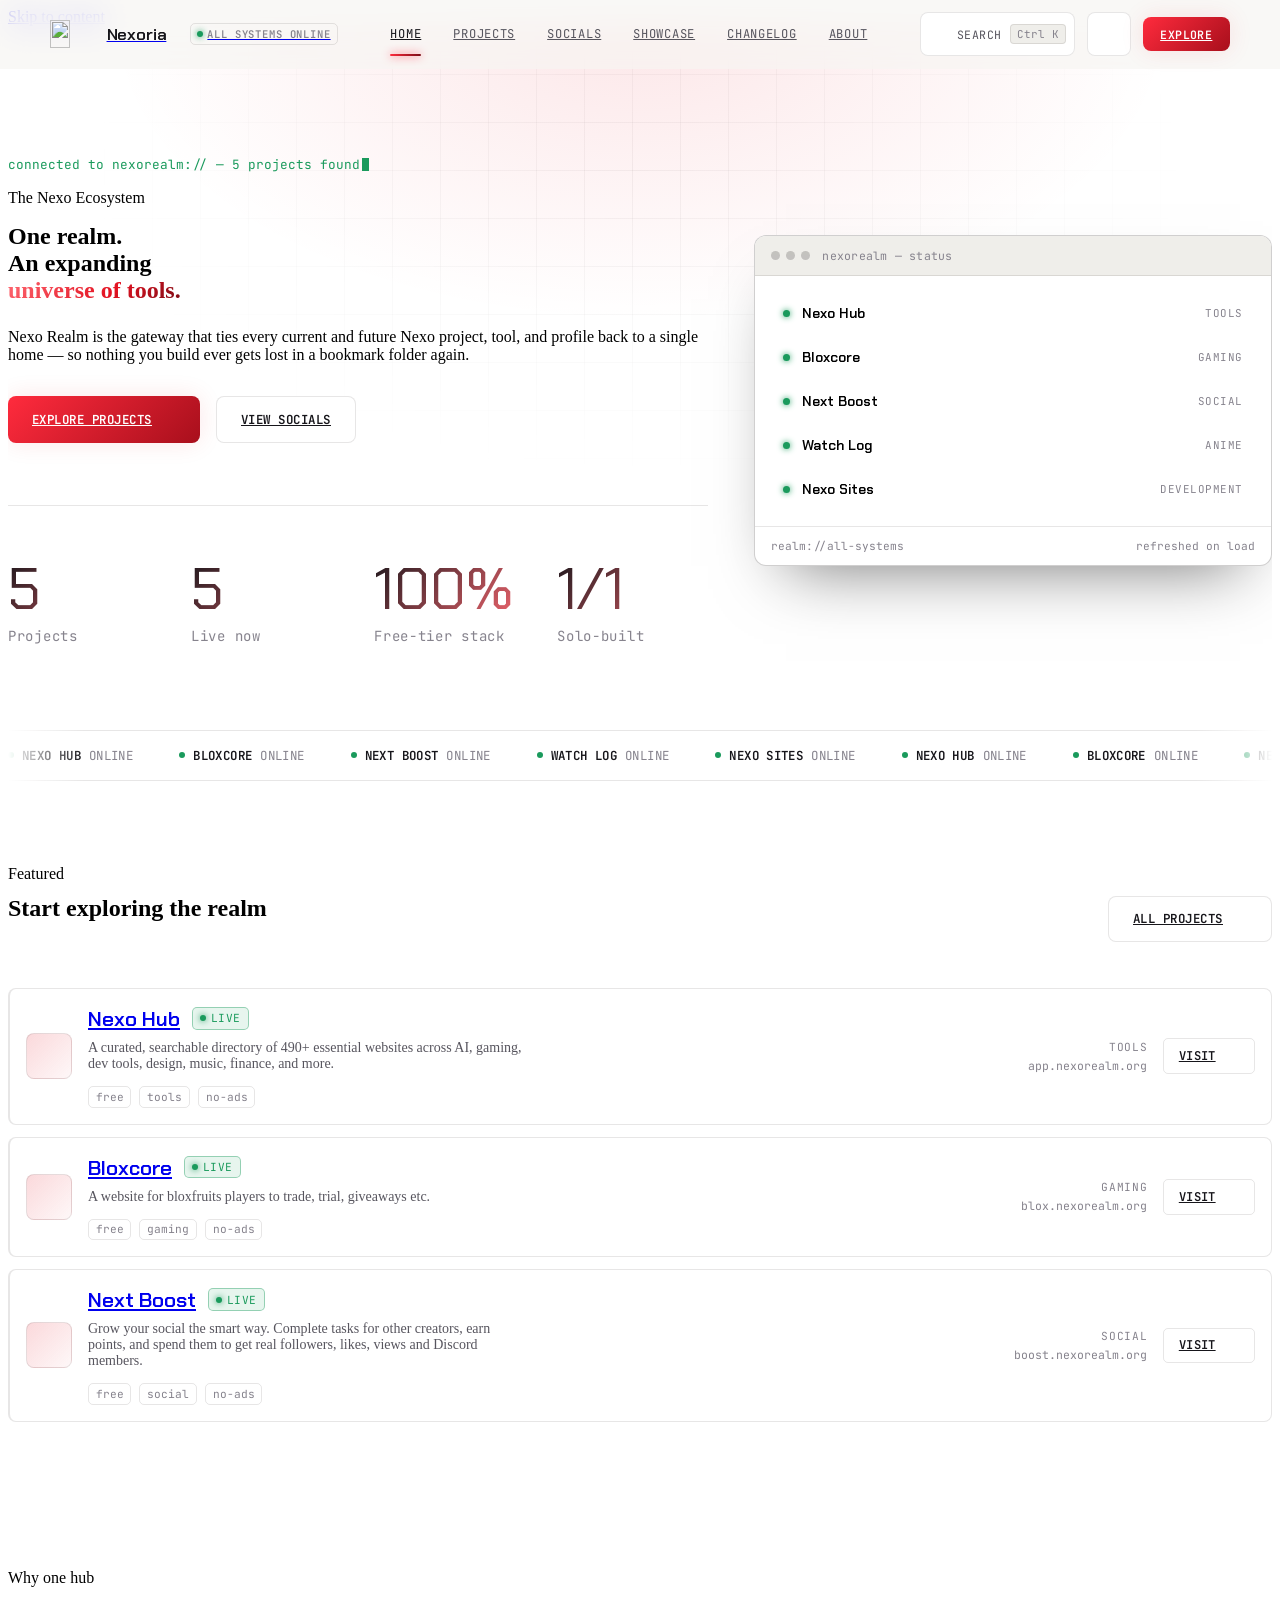
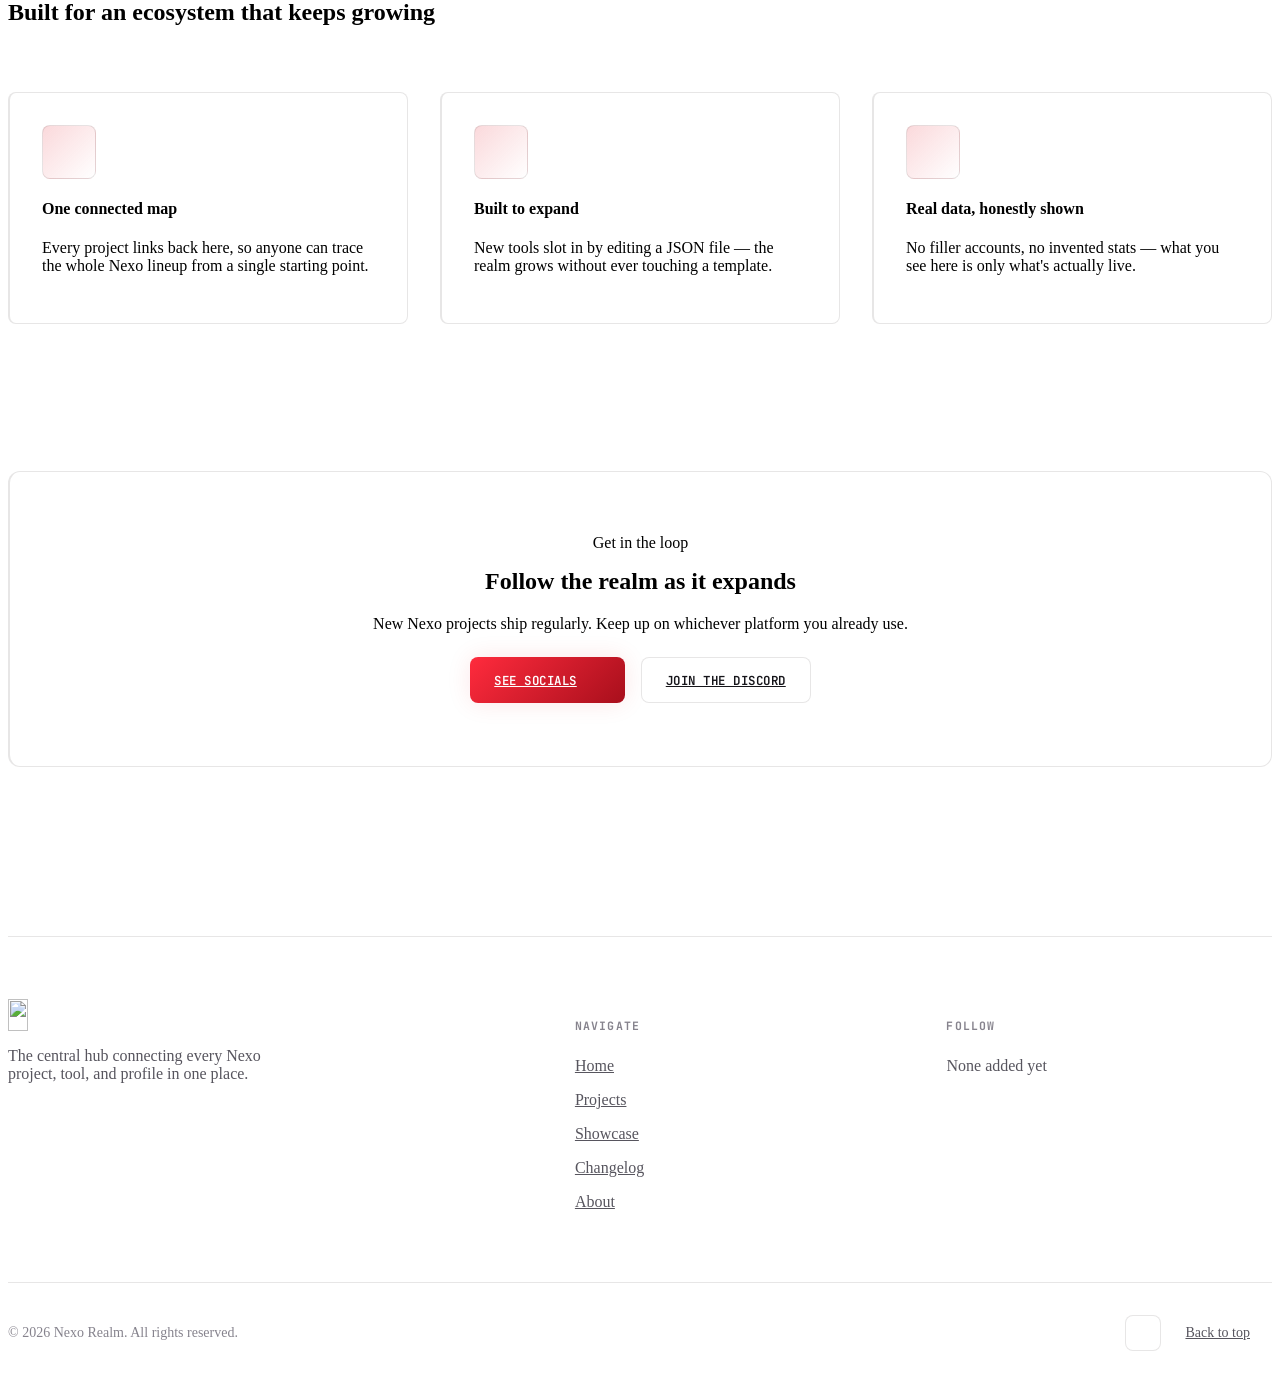
==== commit 7fcc0e63: "update" ====
--- a/index.html
+++ b/index.html
@@ -48,8 +48,8 @@
   <link rel="preconnect" href="https://fonts.gstatic.com" crossorigin />
   <link rel="preconnect" href="https://www.google.com" />
 
-  <link rel="preload" as="style" href="https://fonts.googleapis.com/css2?family=Space+Grotesk:wght@500;600;700&family=Inter:wght@400;500;600;700&family=JetBrains+Mono:wght@400;500&display=swap" />
-  <link rel="stylesheet" href="https://fonts.googleapis.com/css2?family=Space+Grotesk:wght@500;600;700&family=Inter:wght@400;500;600;700&family=JetBrains+Mono:wght@400;500&display=swap" />
+  <link rel="preload" as="style" href="https://fonts.googleapis.com/css2?family=Chakra+Petch:wght@500;600;700&family=Inter:wght@400;500;600;700&family=JetBrains+Mono:wght@400;500;600&display=swap" />
+  <link rel="stylesheet" href="https://fonts.googleapis.com/css2?family=Chakra+Petch:wght@500;600;700&family=Inter:wght@400;500;600;700&family=JetBrains+Mono:wght@400;500;600&display=swap" />
 
   <link rel="preload" as="style" href="css/tokens.css" />
   <link rel="stylesheet" href="css/tokens.css" />
@@ -146,11 +146,12 @@
 
   <main id="main">
 
-    <section class="hero" data-parallax data-particles="16">
+    <section class="hero">
       <div class="hero-grid"></div>
       <div class="hero-glow"></div>
       <div class="container hero__inner">
         <div class="reveal-stagger">
+          <div class="boot-line" data-boot-line="connected to nexorealm:// — 5 projects found"></div>
           <span class="eyebrow">The Nexo Ecosystem</span>
           <h1 class="hero__title">One realm.<br />An expanding<br /><span class="accent">universe of tools.</span></h1>
           <p class="lede hero__lede">Nexo Realm is the gateway that ties every current and future Nexo project, tool, and profile back to a single home &mdash; so nothing you build ever gets lost in a bookmark folder again.</p>
@@ -165,26 +166,26 @@
             <div><div class="stat__num" data-counter="1" data-suffix="/1">0</div><div class="stat__label">Solo-built</div></div>
           </div>
         </div>
-        <div class="hero__orbit-wrap reveal">
-          <div class="orbit" role="img" aria-label="Illustration of an orbital system representing the Nexo Realm ecosystem">
-            <div class="orbit__ring orbit__ring--3"></div>
-            <div class="orbit__ring orbit__ring--2"></div>
-            <div class="orbit__ring"></div>
-            <div class="orbit__satellite-wrap orbit__satellite-wrap--a"><span class="orbit__satellite"></span></div>
-            <div class="orbit__satellite-wrap orbit__satellite-wrap--b"><span class="orbit__satellite"></span></div>
-            <div class="orbit__satellite-wrap orbit__satellite-wrap--c"><span class="orbit__satellite"></span></div>
-            <div class="orbit__core"></div>
-          </div>
-        </div>
-      </div>
-    </section>
-
-    <section class="section section--tight">
-      <div class="container">
-        <div class="marquee">
-          <div class="marquee__track" data-marquee-track></div>
-        </div>
-      </div>
+        <div class="hero__panel-wrap reveal">
+          <div class="console-panel" role="img" aria-label="Live status panel listing current Nexo Realm projects">
+            <div class="console-panel__bar">
+              <div class="console-panel__dots"><span></span><span></span><span></span></div>
+              <span class="console-panel__bar-label">nexorealm &mdash; status</span>
+            </div>
+            <div class="console-panel__body" data-console-panel>
+              <div class="console-panel__row" aria-hidden="true" style="opacity:.5"><span class="console-panel__dot"></span><span class="console-panel__name">Loading&hellip;</span></div>
+            </div>
+            <div class="console-panel__footer">
+              <span>realm://all-systems</span>
+              <span>refreshed on load</span>
+            </div>
+          </div>
+        </div>
+      </div>
+    </section>
+
+    <section class="ticker">
+      <div class="ticker__track" data-marquee-track></div>
     </section>
 
     <section class="section" id="featured">
@@ -196,8 +197,8 @@
           </div>
           <a class="btn btn--ghost" href="projects/">All projects <svg class="icon" aria-hidden="true" width="16" height="16"><use href="icons/lucide-sprite.svg#chevrons-right"></use></svg></a>
         </div>
-        <div class="grid grid--3 reveal-stagger" data-featured-projects>
-          <div class="card project-card" aria-hidden="true" style="opacity:.5">Loading projects&hellip;</div>
+        <div class="project-row-list reveal-stagger" data-featured-projects>
+          <p aria-hidden="true" style="opacity:.5;font-family:var(--font-mono);font-size:.85rem;">Loading projects&hellip;</p>
         </div>
       </div>
     </section>
--- a/css/tokens.css
+++ b/css/tokens.css
@@ -1,19 +1,29 @@
 /* ==========================================================================
    NEXO REALM — Design Tokens
-   Dark theme is the default brand expression. Light theme overrides via
-   [data-theme="light"] on <html>. All colors, type, spacing, motion timing
-   live here so the rest of the CSS never hardcodes a value twice.
+   Direction: "Network Console" — the realm as a live systems board, not a
+   generic SaaS hero. Dark theme is the default brand expression. Light
+   theme overrides via [data-theme="light"] on <html>. All colors, type,
+   spacing, motion timing live here so the rest of the CSS never hardcodes
+   a value twice.
    ========================================================================== */
 
 :root {
-  /* ---------- Brand red ramp (sampled from the Nexo Realm mark) ---------- */
-  --red-900: #4a0810;
+  /* ---------- Brand red ramp (signal color — status, accents, CTAs) ---------- */
+  --red-900: #430a12;
   --red-700: #7a0d16;
   --red-600: #a80f1c;
   --red-500: #e31221; /* primary */
-  --red-400: #ff2b3d; /* glow / gradient top */
+  --red-400: #ff2b3d; /* signal / gradient top */
   --red-300: #ff6b74;
   --red-200: #ffb3b8;
+
+  /* ---------- Status ramp (server-browser convention: on / queued / off) ---------- */
+  --status-on: #35d488;
+  --status-on-dim: rgba(53, 212, 136, 0.14);
+  --status-warn: #ffb648;
+  --status-warn-dim: rgba(255, 182, 72, 0.14);
+  --status-off: #8b8891;
+  --status-off-dim: rgba(139, 136, 145, 0.14);
 
   /* ---------- Surfaces (dark, default) ---------- */
   --bg: #0a0a0c;
@@ -32,12 +42,17 @@
 
   /* ---------- Gradients / glow ---------- */
   --grad-core: linear-gradient(135deg, var(--red-400), var(--red-700));
-  --grad-hero: radial-gradient(60% 60% at 50% 35%, rgba(227, 18, 33, 0.22), transparent 70%);
+  --grad-hero: radial-gradient(60% 60% at 50% 0%, rgba(227, 18, 33, 0.16), transparent 70%);
   --glow-red: 0 0 60px rgba(227, 18, 33, 0.35);
   --glow-red-soft: 0 0 32px rgba(227, 18, 33, 0.2);
 
-  /* ---------- Type ---------- */
-  --font-display: "Space Grotesk", "Segoe UI", system-ui, sans-serif;
+  /* ---------- Type ----------
+     Display: Chakra Petch — angular, technical, gaming-console DNA; used
+     with restraint (headlines + a handful of numerals) so it stays sharp.
+     Body: Inter — a quiet workhorse, never competes with the display face.
+     Mono: JetBrains Mono — carries the "console" register: status text,
+     nav labels, timestamps, tags. Used far more here than a typical site. */
+  --font-display: "Chakra Petch", "Segoe UI", system-ui, sans-serif;
   --font-body: "Inter", "Segoe UI", system-ui, sans-serif;
   --font-mono: "JetBrains Mono", "SFMono-Regular", Consolas, monospace;
 
@@ -47,7 +62,7 @@
   --step-2: clamp(1.4rem, 1.28rem + 0.6vw, 1.7rem);
   --step-3: clamp(1.8rem, 1.55rem + 1.2vw, 2.4rem);
   --step-4: clamp(2.4rem, 1.95rem + 2.2vw, 3.6rem);
-  --step-5: clamp(3rem, 2.2rem + 4vw, 5rem);
+  --step-5: clamp(2.8rem, 2.1rem + 3.6vw, 4.6rem);
 
   /* ---------- Spacing scale ---------- */
   --space-1: 0.25rem;
@@ -60,35 +75,45 @@
   --space-8: clamp(2.25rem, 1.5rem + 3vw, 4.5rem);
   --space-9: clamp(2.75rem, 1.6rem + 4.6vw, 7rem);
 
-  /* ---------- Shape / motion ---------- */
-  --radius-s: 8px;
-  --radius-m: 14px;
-  --radius-l: 22px;
+  /* ---------- Shape / motion ----------
+     Radii pulled in from the old pill-heavy system to a tighter, more
+     rectangular "panel" language — slab buttons and squared status chips
+     read as instrumentation, not a marketing site. */
+  --radius-s: 5px;
+  --radius-m: 8px;
+  --radius-l: 12px;
   --radius-pill: 999px;
   --ease-out: cubic-bezier(0.16, 1, 0.3, 1);
   --ease-in-out: cubic-bezier(0.65, 0, 0.35, 1);
-  --dur-fast: 160ms;
-  --dur-med: 320ms;
-  --dur-slow: 640ms;
+  --dur-fast: 140ms;
+  --dur-med: 280ms;
+  --dur-slow: 560ms;
 
   --container: 1180px;
-  --nav-h: 76px;
+  --nav-h: 68px;
 }
 
 [data-theme="light"] {
-  --bg: #faf9f7;
+  --bg: #f7f6f3;
   --bg-raised: #ffffff;
   --bg-elevated: #ffffff;
-  --bg-elevated-2: #f2f0ee;
-  --border: rgba(20, 16, 18, 0.09);
-  --border-strong: rgba(20, 16, 18, 0.18);
-  --scrim: rgba(250, 249, 247, 0.7);
+  --bg-elevated-2: #efeeea;
+  --border: rgba(20, 16, 18, 0.1);
+  --border-strong: rgba(20, 16, 18, 0.2);
+  --scrim: rgba(247, 246, 243, 0.72);
 
-  --ink: #17161a;
-  --ink-dim: #5c5a62;
-  --ink-faint: #8b8890;
+  --ink: #16151a;
+  --ink-dim: #57555e;
+  --ink-faint: #86838d;
 
-  --grad-hero: radial-gradient(60% 60% at 50% 35%, rgba(227, 18, 33, 0.12), transparent 70%);
-  --glow-red: 0 0 50px rgba(227, 18, 33, 0.18);
-  --glow-red-soft: 0 0 24px rgba(227, 18, 33, 0.12);
+  --status-on: #1a9a5c;
+  --status-on-dim: rgba(26, 154, 92, 0.1);
+  --status-warn: #b4700f;
+  --status-warn-dim: rgba(180, 112, 15, 0.1);
+  --status-off: #7c7a82;
+  --status-off-dim: rgba(124, 122, 130, 0.1);
+
+  --grad-hero: radial-gradient(60% 60% at 50% 0%, rgba(227, 18, 33, 0.1), transparent 70%);
+  --glow-red: 0 0 50px rgba(227, 18, 33, 0.16);
+  --glow-red-soft: 0 0 24px rgba(227, 18, 33, 0.1);
 }
--- a/css/tokens.css
+++ b/css/tokens.css
@@ -1,19 +1,29 @@
 /* ==========================================================================
    NEXO REALM — Design Tokens
-   Dark theme is the default brand expression. Light theme overrides via
-   [data-theme="light"] on <html>. All colors, type, spacing, motion timing
-   live here so the rest of the CSS never hardcodes a value twice.
+   Direction: "Network Console" — the realm as a live systems board, not a
+   generic SaaS hero. Dark theme is the default brand expression. Light
+   theme overrides via [data-theme="light"] on <html>. All colors, type,
+   spacing, motion timing live here so the rest of the CSS never hardcodes
+   a value twice.
    ========================================================================== */
 
 :root {
-  /* ---------- Brand red ramp (sampled from the Nexo Realm mark) ---------- */
-  --red-900: #4a0810;
+  /* ---------- Brand red ramp (signal color — status, accents, CTAs) ---------- */
+  --red-900: #430a12;
   --red-700: #7a0d16;
   --red-600: #a80f1c;
   --red-500: #e31221; /* primary */
-  --red-400: #ff2b3d; /* glow / gradient top */
+  --red-400: #ff2b3d; /* signal / gradient top */
   --red-300: #ff6b74;
   --red-200: #ffb3b8;
+
+  /* ---------- Status ramp (server-browser convention: on / queued / off) ---------- */
+  --status-on: #35d488;
+  --status-on-dim: rgba(53, 212, 136, 0.14);
+  --status-warn: #ffb648;
+  --status-warn-dim: rgba(255, 182, 72, 0.14);
+  --status-off: #8b8891;
+  --status-off-dim: rgba(139, 136, 145, 0.14);
 
   /* ---------- Surfaces (dark, default) ---------- */
   --bg: #0a0a0c;
@@ -32,12 +42,17 @@
 
   /* ---------- Gradients / glow ---------- */
   --grad-core: linear-gradient(135deg, var(--red-400), var(--red-700));
-  --grad-hero: radial-gradient(60% 60% at 50% 35%, rgba(227, 18, 33, 0.22), transparent 70%);
+  --grad-hero: radial-gradient(60% 60% at 50% 0%, rgba(227, 18, 33, 0.16), transparent 70%);
   --glow-red: 0 0 60px rgba(227, 18, 33, 0.35);
   --glow-red-soft: 0 0 32px rgba(227, 18, 33, 0.2);
 
-  /* ---------- Type ---------- */
-  --font-display: "Space Grotesk", "Segoe UI", system-ui, sans-serif;
+  /* ---------- Type ----------
+     Display: Chakra Petch — angular, technical, gaming-console DNA; used
+     with restraint (headlines + a handful of numerals) so it stays sharp.
+     Body: Inter — a quiet workhorse, never competes with the display face.
+     Mono: JetBrains Mono — carries the "console" register: status text,
+     nav labels, timestamps, tags. Used far more here than a typical site. */
+  --font-display: "Chakra Petch", "Segoe UI", system-ui, sans-serif;
   --font-body: "Inter", "Segoe UI", system-ui, sans-serif;
   --font-mono: "JetBrains Mono", "SFMono-Regular", Consolas, monospace;
 
@@ -47,7 +62,7 @@
   --step-2: clamp(1.4rem, 1.28rem + 0.6vw, 1.7rem);
   --step-3: clamp(1.8rem, 1.55rem + 1.2vw, 2.4rem);
   --step-4: clamp(2.4rem, 1.95rem + 2.2vw, 3.6rem);
-  --step-5: clamp(3rem, 2.2rem + 4vw, 5rem);
+  --step-5: clamp(2.8rem, 2.1rem + 3.6vw, 4.6rem);
 
   /* ---------- Spacing scale ---------- */
   --space-1: 0.25rem;
@@ -60,35 +75,45 @@
   --space-8: clamp(2.25rem, 1.5rem + 3vw, 4.5rem);
   --space-9: clamp(2.75rem, 1.6rem + 4.6vw, 7rem);
 
-  /* ---------- Shape / motion ---------- */
-  --radius-s: 8px;
-  --radius-m: 14px;
-  --radius-l: 22px;
+  /* ---------- Shape / motion ----------
+     Radii pulled in from the old pill-heavy system to a tighter, more
+     rectangular "panel" language — slab buttons and squared status chips
+     read as instrumentation, not a marketing site. */
+  --radius-s: 5px;
+  --radius-m: 8px;
+  --radius-l: 12px;
   --radius-pill: 999px;
   --ease-out: cubic-bezier(0.16, 1, 0.3, 1);
   --ease-in-out: cubic-bezier(0.65, 0, 0.35, 1);
-  --dur-fast: 160ms;
-  --dur-med: 320ms;
-  --dur-slow: 640ms;
+  --dur-fast: 140ms;
+  --dur-med: 280ms;
+  --dur-slow: 560ms;
 
   --container: 1180px;
-  --nav-h: 76px;
+  --nav-h: 68px;
 }
 
 [data-theme="light"] {
-  --bg: #faf9f7;
+  --bg: #f7f6f3;
   --bg-raised: #ffffff;
   --bg-elevated: #ffffff;
-  --bg-elevated-2: #f2f0ee;
-  --border: rgba(20, 16, 18, 0.09);
-  --border-strong: rgba(20, 16, 18, 0.18);
-  --scrim: rgba(250, 249, 247, 0.7);
+  --bg-elevated-2: #efeeea;
+  --border: rgba(20, 16, 18, 0.1);
+  --border-strong: rgba(20, 16, 18, 0.2);
+  --scrim: rgba(247, 246, 243, 0.72);
 
-  --ink: #17161a;
-  --ink-dim: #5c5a62;
-  --ink-faint: #8b8890;
+  --ink: #16151a;
+  --ink-dim: #57555e;
+  --ink-faint: #86838d;
 
-  --grad-hero: radial-gradient(60% 60% at 50% 35%, rgba(227, 18, 33, 0.12), transparent 70%);
-  --glow-red: 0 0 50px rgba(227, 18, 33, 0.18);
-  --glow-red-soft: 0 0 24px rgba(227, 18, 33, 0.12);
+  --status-on: #1a9a5c;
+  --status-on-dim: rgba(26, 154, 92, 0.1);
+  --status-warn: #b4700f;
+  --status-warn-dim: rgba(180, 112, 15, 0.1);
+  --status-off: #7c7a82;
+  --status-off-dim: rgba(124, 122, 130, 0.1);
+
+  --grad-hero: radial-gradient(60% 60% at 50% 0%, rgba(227, 18, 33, 0.1), transparent 70%);
+  --glow-red: 0 0 50px rgba(227, 18, 33, 0.16);
+  --glow-red-soft: 0 0 24px rgba(227, 18, 33, 0.1);
 }
--- a/css/components.css
+++ b/css/components.css
@@ -16,9 +16,6 @@
   border-bottom: 1px solid transparent;
   transition: border-color var(--dur-med) var(--ease-out), background-color var(--dur-med), box-shadow var(--dur-med);
 }
-/* Once the user scrolls, content can pass directly under the bar, so it
-   needs to be near-opaque rather than a glass tint — otherwise headings
-   visibly ghost through it. */
 .nav.is-scrolled {
   background: color-mix(in srgb, var(--bg) 94%, transparent);
   border-bottom-color: var(--border);
@@ -60,6 +57,33 @@
 .nav__brand img { height: 28px; width: auto; }
 .nav__brand-text { color: var(--ink); }
 
+/* System pill — injected next to the brand by main.js. A quiet, factual
+   "is the network up" readout rather than decoration: this is the console
+   direction announcing itself in the one place everyone looks first. */
+.nav__status {
+  display: none;
+  align-items: center;
+  gap: 0.45em;
+  font-family: var(--font-mono);
+  font-size: 0.66rem;
+  letter-spacing: 0.08em;
+  text-transform: uppercase;
+  color: var(--ink-faint);
+  padding: 0.3em 0.6em 0.3em 0.5em;
+  border: 1px solid var(--border);
+  border-radius: var(--radius-s);
+  margin-left: var(--space-3);
+}
+.nav__status-dot {
+  width: 6px; height: 6px;
+  border-radius: 50%;
+  background: var(--status-on);
+  box-shadow: 0 0 6px var(--status-on);
+  animation: dot-pulse 2.4s var(--ease-in-out) infinite;
+  flex-shrink: 0;
+}
+@media (min-width: 1080px) { .nav__status { display: inline-flex; } }
+
 .nav__links {
   display: none;
   align-items: center;
@@ -74,7 +98,10 @@
 
 .nav__link {
   position: relative;
-  font-size: var(--step--1);
+  font-family: var(--font-mono);
+  font-size: 0.76rem;
+  letter-spacing: 0.06em;
+  text-transform: uppercase;
   color: var(--ink-dim);
   padding: var(--space-2) 0;
   transition: color var(--dur-fast) var(--ease-out);
@@ -92,13 +119,19 @@
 }
 
 .nav__actions { display: flex; align-items: center; gap: var(--space-3); }
+@media (max-width: 560px) {
+  /* The primary CTA is redundant with the mobile menu's own Projects link,
+     and search + theme + menu already crowd this width — drop it here so
+     the wordmark keeps room to breathe instead of getting clipped. */
+  .nav__actions .btn--sm { display: none; }
+}
 
 .theme-toggle {
   position: relative;
   width: 44px; height: 44px;
   display: grid;
   place-items: center;
-  border-radius: var(--radius-pill);
+  border-radius: var(--radius-m);
   border: 1px solid var(--border);
   background: var(--bg-elevated);
   transition: border-color var(--dur-fast), transform var(--dur-fast) var(--ease-out);
@@ -115,7 +148,7 @@
   display: grid;
   place-items: center;
   width: 44px; height: 44px;
-  border-radius: var(--radius-pill);
+  border-radius: var(--radius-m);
   border: 1px solid var(--border);
   background: var(--bg-elevated);
   transition: border-color var(--dur-fast);
@@ -157,7 +190,9 @@
 }
 .mobile-menu__link[aria-current="page"] { color: var(--red-400); }
 
-/* ---------- Buttons ---------- */
+/* ---------- Buttons ----------
+   Slab, not pill — a squared-off "run command" shape with a mono uppercase
+   label, matching the console register used throughout the nav and badges. */
 .btn {
   position: relative;
   display: inline-flex;
@@ -165,10 +200,12 @@
   justify-content: center;
   gap: var(--space-2);
   padding: 0.85rem 1.5rem;
-  border-radius: var(--radius-pill);
-  font-size: var(--step--1);
+  border-radius: var(--radius-m);
+  font-family: var(--font-mono);
+  font-size: 0.78rem;
   font-weight: 600;
-  letter-spacing: 0.01em;
+  letter-spacing: 0.04em;
+  text-transform: uppercase;
   overflow: hidden;
   isolation: isolate;
   transition: transform var(--dur-fast) var(--ease-out), box-shadow var(--dur-fast) var(--ease-out), border-color var(--dur-fast);
@@ -190,7 +227,7 @@
 }
 .btn--ghost:hover { border-color: var(--border-strong); transform: translateY(-2px); }
 
-.btn--sm { padding: 0.6rem 1.1rem; font-size: var(--step--1); }
+.btn--sm { padding: 0.6rem 1.1rem; font-size: 0.72rem; }
 
 .btn .ripple {
   position: absolute;
@@ -202,19 +239,24 @@
 }
 @keyframes ripple { to { transform: scale(3); opacity: 0; } }
 
-/* ---------- Cards ---------- */
+/* ---------- Cards ----------
+   Quieter than a typical dark-mode "lift + glow" hover: a thin signal-red
+   rule slides in on the leading edge, like a panel being selected rather
+   than a tile bouncing up. Restraint here keeps the console-panel and the
+   status rows as the page's one loud moment. */
 .card {
   position: relative;
   background: var(--bg-elevated);
   border: 1px solid var(--border);
-  border-radius: var(--radius-l);
+  border-left: 2px solid var(--border);
+  border-radius: var(--radius-m);
   padding: var(--space-6);
-  transition: transform var(--dur-med) var(--ease-out), border-color var(--dur-med), box-shadow var(--dur-med);
+  transition: border-color var(--dur-med), border-left-color var(--dur-med) var(--ease-out), background-color var(--dur-med);
 }
 .card:hover {
-  transform: translateY(-6px);
   border-color: var(--border-strong);
-  box-shadow: 0 24px 48px -24px rgba(0,0,0,0.5), var(--glow-red-soft);
+  border-left-color: var(--red-400);
+  background: var(--bg-elevated-2);
 }
 
 .card--glass {
@@ -223,26 +265,40 @@
   -webkit-backdrop-filter: blur(10px);
 }
 
+/* ---------- Badges ----------
+   Squared status chips using the server-browser on/queued/off convention —
+   the same three colors are reused for every "is this alive" signal on the
+   site (nav pill, hero panel, project rows), so the color always means the
+   same thing wherever it shows up. */
 .badge {
   display: inline-flex;
   align-items: center;
-  gap: 0.35em;
-  font-family: var(--font-mono);
-  font-size: 0.72rem;
-  letter-spacing: 0.06em;
+  gap: 0.4em;
+  font-family: var(--font-mono);
+  font-size: 0.7rem;
+  letter-spacing: 0.05em;
   text-transform: uppercase;
-  padding: 0.3em 0.7em;
-  border-radius: var(--radius-pill);
+  padding: 0.3em 0.65em;
+  border-radius: var(--radius-s);
   border: 1px solid var(--border-strong);
   color: var(--ink-dim);
 }
-.badge--live { color: #5ee69c; border-color: rgba(94,230,156,0.35); background: rgba(94,230,156,0.08); }
-.badge--soon { color: var(--red-300); border-color: rgba(255,107,116,0.35); background: rgba(255,43,61,0.08); }
-.badge--beta { color: #ffc670; border-color: rgba(255,198,112,0.35); background: rgba(255,198,112,0.08); }
+.badge::before {
+  content: "";
+  width: 6px; height: 6px;
+  border-radius: 50%;
+  flex-shrink: 0;
+}
+.badge--live { color: var(--status-on); border-color: color-mix(in srgb, var(--status-on) 40%, transparent); background: var(--status-on-dim); }
+.badge--live::before { background: var(--status-on); box-shadow: 0 0 6px var(--status-on); }
+.badge--soon { color: var(--status-off); border-color: color-mix(in srgb, var(--status-off) 40%, transparent); background: var(--status-off-dim); }
+.badge--soon::before { background: var(--status-off); }
+.badge--beta { color: var(--status-warn); border-color: color-mix(in srgb, var(--status-warn) 40%, transparent); background: var(--status-warn-dim); }
+.badge--beta::before { background: var(--status-warn); box-shadow: 0 0 6px var(--status-warn); }
 
 .tag {
   font-family: var(--font-mono);
-  font-size: 0.72rem;
+  font-size: 0.7rem;
   color: var(--ink-faint);
   padding: 0.25em 0.6em;
   border: 1px solid var(--border);
@@ -262,12 +318,10 @@
 }
 .footer__grid--3 { grid-template-columns: 1.6fr 1fr 1fr; }
 @media (max-width: 800px) {
-  .footer__grid { grid-template-columns: 1fr 1fr; }
-  .footer__grid--3 { grid-template-columns: 1fr 1fr; }
+  .footer__grid, .footer__grid--3 { grid-template-columns: repeat(2, 1fr); }
 }
 @media (max-width: 520px) {
-  .footer__grid { grid-template-columns: 1fr; }
-  .footer__grid--3 { grid-template-columns: 1fr; }
+  .footer__grid, .footer__grid--3 { grid-template-columns: 1fr; }
 }
 .footer__brand { display: flex; align-items: center; gap: var(--space-3); margin-bottom: var(--space-3); }
 .footer__brand img { height: 32px; width: auto; }
@@ -342,7 +396,7 @@
   text-align: center;
   padding: var(--space-9) var(--space-5);
   border: 1px dashed var(--border-strong);
-  border-radius: var(--radius-l);
+  border-radius: var(--radius-m);
   color: var(--ink-dim);
 }
 .empty-state svg { margin-inline: auto; margin-bottom: var(--space-4); color: var(--red-400); }
@@ -362,18 +416,22 @@
   gap: var(--space-3);
   background: var(--bg-elevated);
   border: 1px solid var(--border);
-  border-radius: var(--radius-pill);
+  border-radius: var(--radius-m);
   padding: 0.7rem 1.1rem;
 }
 .search-input svg { flex-shrink: 0; color: var(--ink-faint); }
-.search-input input { flex: 1; background: none; border: none; color: var(--ink); }
+.search-input input { flex: 1; background: none; border: none; color: var(--ink); font-family: var(--font-mono); font-size: 0.85rem; }
 .search-input input:focus { outline: none; }
+.search-input input::placeholder { font-family: var(--font-body); color: var(--ink-faint); }
 
 .chip {
   border: 1px solid var(--border);
-  border-radius: var(--radius-pill);
-  padding: 0.55rem 1rem;
-  font-size: var(--step--1);
+  border-radius: var(--radius-s);
+  padding: 0.5rem 0.9rem;
+  font-family: var(--font-mono);
+  font-size: 0.72rem;
+  letter-spacing: 0.03em;
+  text-transform: uppercase;
   color: var(--ink-dim);
   transition: all var(--dur-fast);
 }
@@ -387,8 +445,10 @@
 .select-sort {
   background: var(--bg-elevated);
   border: 1px solid var(--border);
-  border-radius: var(--radius-pill);
+  border-radius: var(--radius-m);
   padding: 0.6rem 1rem;
+  font-family: var(--font-mono);
+  font-size: 0.76rem;
 }
 
 /* ---------- Stat counters ---------- */
@@ -442,20 +502,20 @@
   gap: var(--space-2);
   height: 44px;
   padding-inline: var(--space-3);
-  border-radius: var(--radius-pill);
+  border-radius: var(--radius-m);
   border: 1px solid var(--border);
   background: var(--bg-elevated);
   color: var(--ink-dim);
   transition: border-color var(--dur-fast), color var(--dur-fast), transform var(--dur-fast) var(--ease-out);
 }
 .cmdk-trigger:hover, .cmdk-trigger:focus-visible { border-color: var(--border-strong); color: var(--ink); transform: translateY(-1px); }
-.cmdk-trigger__label { display: none; font-size: var(--step--1); white-space: nowrap; }
+.cmdk-trigger__label { display: none; font-family: var(--font-mono); font-size: 0.72rem; text-transform: uppercase; letter-spacing: 0.04em; white-space: nowrap; }
 .cmdk-trigger__kbd {
   display: none;
   font-family: var(--font-mono);
   font-size: 0.68rem;
   padding: 2px 6px;
-  border-radius: 6px;
+  border-radius: 4px;
   border: 1px solid var(--border);
   color: var(--ink-faint);
   background: var(--bg-elevated-2);
@@ -508,9 +568,9 @@
   flex-shrink: 0;
 }
 .cmdk-input-wrap .icon { color: var(--ink-faint); flex-shrink: 0; }
-.cmdk-input { flex: 1; min-width: 0; background: none; border: none; outline: none; color: var(--ink); font-size: var(--step-0); font-family: var(--font-body); }
-.cmdk-input::placeholder { color: var(--ink-faint); }
-.cmdk-close { display: grid; place-items: center; width: 28px; height: 28px; border-radius: var(--radius-pill); color: var(--ink-faint); flex-shrink: 0; }
+.cmdk-input { flex: 1; min-width: 0; background: none; border: none; outline: none; color: var(--ink); font-size: var(--step-0); font-family: var(--font-mono); }
+.cmdk-input::placeholder { color: var(--ink-faint); font-family: var(--font-body); }
+.cmdk-close { display: grid; place-items: center; width: 28px; height: 28px; border-radius: var(--radius-s); color: var(--ink-faint); flex-shrink: 0; }
 .cmdk-close:hover { color: var(--ink); background: var(--bg-elevated-2); }
 
 .cmdk-results { overflow-y: auto; padding: var(--space-3); flex: 1; }
@@ -527,17 +587,18 @@
   align-items: center;
   gap: var(--space-3);
   padding: var(--space-3);
-  border-radius: var(--radius-m);
+  border-radius: var(--radius-s);
   cursor: pointer;
   color: var(--ink);
-}
-.cmdk-item.is-active { background: var(--bg-elevated-2); }
+  border-left: 2px solid transparent;
+}
+.cmdk-item.is-active { background: var(--bg-elevated-2); border-left-color: var(--red-400); }
 .cmdk-item.is-active .cmdk-item__title { color: var(--red-400); }
 .cmdk-item__icon { display: grid; place-items: center; width: 32px; height: 32px; border-radius: var(--radius-s); background: var(--bg-elevated-2); flex-shrink: 0; overflow: hidden; }
 .cmdk-item.is-active .cmdk-item__icon { background: color-mix(in srgb, var(--red-500) 16%, var(--bg-elevated-2)); }
 .cmdk-item__text { display: flex; flex-direction: column; min-width: 0; flex: 1; }
 .cmdk-item__title { font-weight: 600; font-size: var(--step--1); transition: color var(--dur-fast); overflow: hidden; text-overflow: ellipsis; white-space: nowrap; }
-.cmdk-item__subtitle { font-size: 0.78rem; color: var(--ink-faint); overflow: hidden; text-overflow: ellipsis; white-space: nowrap; }
+.cmdk-item__subtitle { font-family: var(--font-mono); font-size: 0.74rem; color: var(--ink-faint); overflow: hidden; text-overflow: ellipsis; white-space: nowrap; }
 .cmdk-item > .icon:last-child { color: var(--ink-faint); flex-shrink: 0; }
 
 .cmdk-empty { display: flex; flex-direction: column; align-items: center; gap: var(--space-3); padding: var(--space-8) var(--space-5); color: var(--ink-faint); text-align: center; }
@@ -557,7 +618,7 @@
   font-family: var(--font-mono);
   font-size: 0.68rem;
   padding: 1px 5px;
-  border-radius: 5px;
+  border-radius: 4px;
   border: 1px solid var(--border);
   background: var(--bg-elevated-2);
 }
@@ -567,3 +628,11 @@
 @media (prefers-reduced-motion: reduce) {
   .cmdk-overlay, .cmdk-panel { transition: none; }
 }
+
+@keyframes dot-pulse {
+  0%, 100% { opacity: 1; }
+  50% { opacity: 0.45; }
+}
+@media (prefers-reduced-motion: reduce) {
+  .nav__status-dot { animation: none; }
+}
--- a/css/animations.css
+++ b/css/animations.css
@@ -0,0 +1,75 @@
+/* ==========================================================================
+   NEXO REALM — Motion
+   Signature element: the console panel + status ticker + project rows —
+   see pages.css. This file holds the shared motion primitives: scroll
+   reveal, the hero background field, and page-load transition.
+   ========================================================================== */
+
+/* ---------- Scroll reveal ---------- */
+.reveal {
+  opacity: 0;
+  transform: translateY(24px);
+  transition: opacity var(--dur-slow) var(--ease-out), transform var(--dur-slow) var(--ease-out);
+}
+.reveal.is-visible { opacity: 1; transform: translateY(0); }
+.reveal-stagger > * {
+  opacity: 0;
+  transform: translateY(20px);
+  transition: opacity var(--dur-slow) var(--ease-out), transform var(--dur-slow) var(--ease-out);
+}
+.reveal-stagger.is-visible > * { opacity: 1; transform: translateY(0); }
+.reveal-stagger.is-visible > *:nth-child(1) { transition-delay: 0ms; }
+.reveal-stagger.is-visible > *:nth-child(2) { transition-delay: 80ms; }
+.reveal-stagger.is-visible > *:nth-child(3) { transition-delay: 160ms; }
+.reveal-stagger.is-visible > *:nth-child(4) { transition-delay: 240ms; }
+.reveal-stagger.is-visible > *:nth-child(5) { transition-delay: 320ms; }
+.reveal-stagger.is-visible > *:nth-child(6) { transition-delay: 400ms; }
+
+/* ---------- Hero background field ----------
+   A quiet instrument-panel grid + soft red glow behind the console panel —
+   texture, not a focal shape, so the console panel and headline stay the
+   only things doing the talking. */
+.hero-glow {
+  position: absolute;
+  inset: 0;
+  background: var(--grad-hero);
+  pointer-events: none;
+  z-index: 0;
+}
+
+.hero-grid {
+  position: absolute;
+  inset: 0;
+  z-index: 0;
+  background-image:
+    linear-gradient(var(--border) 1px, transparent 1px),
+    linear-gradient(90deg, var(--border) 1px, transparent 1px);
+  background-size: 48px 48px;
+  mask-image: radial-gradient(60% 60% at 50% 20%, black, transparent 75%);
+  opacity: 0.5;
+}
+
+/* ---------- Hover image zoom ---------- */
+.media-zoom { overflow: hidden; border-radius: var(--radius-m); }
+.media-zoom img { transition: transform var(--dur-slow) var(--ease-out); }
+.media-zoom:hover img { transform: scale(1.06); }
+
+/* ---------- Page transition veil ---------- */
+.page-veil {
+  position: fixed;
+  inset: 0;
+  z-index: 200;
+  background: var(--bg);
+  transform: scaleY(0);
+  transform-origin: bottom;
+  pointer-events: none;
+}
+.page-veil.is-active {
+  animation: veil-in var(--dur-med) var(--ease-in-out) forwards;
+}
+@keyframes veil-in {
+  0% { transform: scaleY(0); transform-origin: bottom; }
+  50% { transform: scaleY(1); transform-origin: bottom; }
+  50.1% { transform-origin: top; }
+  100% { transform: scaleY(0); transform-origin: top; }
+}
--- a/css/pages.css
+++ b/css/pages.css
@@ -0,0 +1,349 @@
+/* ==========================================================================
+   NEXO REALM — Page-specific layout
+   ========================================================================== */
+
+/* ---------- Hero (home) ---------- */
+.hero {
+  position: relative;
+  padding-block: calc(var(--nav-h) + var(--space-8)) var(--space-9);
+  overflow: hidden;
+}
+.hero__inner {
+  position: relative;
+  z-index: 1;
+  display: grid;
+  gap: var(--space-8);
+  align-items: start;
+}
+@media (min-width: 960px) {
+  .hero__inner { grid-template-columns: 1.15fr 0.85fr; gap: var(--space-7); align-items: center; }
+}
+.hero__title { margin-top: var(--space-4); }
+.hero__title .accent {
+  background: linear-gradient(135deg, var(--red-300), var(--red-500) 60%, var(--red-700));
+  -webkit-background-clip: text;
+  background-clip: text;
+  color: transparent;
+}
+.hero__lede { margin-top: var(--space-5); }
+.hero__actions { display: flex; flex-wrap: wrap; gap: var(--space-4); margin-top: var(--space-6); }
+.hero__panel-wrap { order: -1; }
+@media (min-width: 960px) { .hero__panel-wrap { order: 2; } }
+
+/* Boot line — a single typed status line above the headline. Respects
+   reduced-motion by rendering fully typed with no cursor blink. */
+.boot-line {
+  display: flex;
+  align-items: center;
+  width: fit-content;
+  font-family: var(--font-mono);
+  font-size: 0.8rem;
+  color: var(--status-on);
+  margin-bottom: var(--space-4);
+}
+.boot-line__cursor {
+  display: inline-block;
+  width: 7px;
+  height: 1em;
+  margin-left: 2px;
+  background: var(--status-on);
+  animation: cursor-blink 1s step-end infinite;
+}
+@keyframes cursor-blink { 50% { opacity: 0; } }
+@media (prefers-reduced-motion: reduce) { .boot-line__cursor { animation: none; } }
+
+/* ---------- Console panel (hero signature element) ----------
+   A little terminal window: title bar with traffic-light dots, then a live
+   readout pulled from the same projects.json every other page uses. This
+   replaces the old floating orbit illustration with something the page is
+   actually about. */
+.console-panel {
+  background: var(--bg-elevated);
+  border: 1px solid var(--border-strong);
+  border-radius: var(--radius-l);
+  overflow: hidden;
+  box-shadow: 0 32px 64px -32px rgba(0, 0, 0, 0.55);
+}
+.console-panel__bar {
+  display: flex;
+  align-items: center;
+  gap: var(--space-3);
+  padding: var(--space-3) var(--space-4);
+  border-bottom: 1px solid var(--border);
+  background: var(--bg-elevated-2);
+}
+.console-panel__dots { display: flex; gap: 6px; }
+.console-panel__dots span { width: 9px; height: 9px; border-radius: 50%; background: var(--border-strong); }
+.console-panel__bar-label {
+  font-family: var(--font-mono);
+  font-size: 0.72rem;
+  color: var(--ink-faint);
+  letter-spacing: 0.02em;
+}
+.console-panel__body { padding: var(--space-4); display: flex; flex-direction: column; gap: 2px; }
+.console-panel__row {
+  display: flex;
+  align-items: center;
+  gap: var(--space-3);
+  padding: var(--space-3);
+  border-radius: var(--radius-s);
+  transition: background-color var(--dur-fast);
+}
+.console-panel__row:hover { background: var(--bg-elevated-2); }
+.console-panel__dot { width: 7px; height: 7px; border-radius: 50%; background: var(--status-on); box-shadow: 0 0 6px var(--status-on); flex-shrink: 0; }
+.console-panel__row[data-status="beta"] .console-panel__dot { background: var(--status-warn); box-shadow: 0 0 6px var(--status-warn); }
+.console-panel__row[data-status="soon"] .console-panel__dot { background: var(--status-off); box-shadow: none; }
+.console-panel__name { font-family: var(--font-display); font-weight: 600; font-size: var(--step--1); flex: 1; min-width: 0; overflow: hidden; text-overflow: ellipsis; white-space: nowrap; }
+.console-panel__category { font-family: var(--font-mono); font-size: 0.68rem; color: var(--ink-faint); text-transform: uppercase; letter-spacing: 0.05em; flex-shrink: 0; }
+.console-panel__footer {
+  display: flex;
+  justify-content: space-between;
+  align-items: center;
+  padding: var(--space-3) var(--space-4);
+  border-top: 1px solid var(--border);
+  font-family: var(--font-mono);
+  font-size: 0.7rem;
+  color: var(--ink-faint);
+}
+
+/* ---------- Status ticker (replaces the old logo marquee) ---------- */
+.ticker {
+  border-block: 1px solid var(--border);
+  overflow: hidden;
+  -webkit-mask-image: linear-gradient(90deg, transparent, black 6%, black 94%, transparent);
+  mask-image: linear-gradient(90deg, transparent, black 6%, black 94%, transparent);
+}
+.ticker__track {
+  display: flex;
+  align-items: center;
+  gap: var(--space-7);
+  width: max-content;
+  padding-block: var(--space-4);
+  animation: ticker-scroll 32s linear infinite;
+}
+.ticker:hover .ticker__track { animation-play-state: paused; }
+@keyframes ticker-scroll {
+  from { transform: translateX(0); }
+  to { transform: translateX(-50%); }
+}
+.ticker__item {
+  display: inline-flex;
+  align-items: center;
+  gap: var(--space-2);
+  font-family: var(--font-mono);
+  font-size: 0.78rem;
+  letter-spacing: 0.03em;
+  text-transform: uppercase;
+  color: var(--ink-dim);
+  white-space: nowrap;
+}
+.ticker__dot { width: 6px; height: 6px; border-radius: 50%; background: var(--status-on); flex-shrink: 0; }
+.ticker__item[data-status="beta"] .ticker__dot { background: var(--status-warn); }
+.ticker__item[data-status="soon"] .ticker__dot { background: var(--status-off); }
+.ticker__name { color: var(--ink); font-weight: 600; }
+.ticker__word { color: var(--ink-faint); }
+@media (prefers-reduced-motion: reduce) { .ticker__track { animation: none; } }
+
+/* ---------- Section rhythm ---------- */
+.section { padding-block: var(--space-9); }
+.section--tight { padding-block: var(--space-8); }
+.section__head {
+  display: flex;
+  flex-wrap: wrap;
+  align-items: flex-end;
+  justify-content: space-between;
+  gap: var(--space-5);
+  margin-bottom: var(--space-7);
+}
+.section__head h2 { margin-top: var(--space-3); }
+
+/* ---------- Grids ---------- */
+.grid {
+  display: grid;
+  gap: var(--space-6);
+  grid-template-columns: repeat(auto-fit, minmax(280px, 1fr));
+}
+.grid--3 { grid-template-columns: repeat(auto-fit, minmax(260px, 1fr)); }
+.grid--2 { grid-template-columns: repeat(auto-fit, minmax(320px, 1fr)); }
+
+/* ---------- Project row (server-browser list) ----------
+   The signature layout for every project listing on the site: Home
+   featured, the full /projects/ directory, and Showcase all render this
+   same row, because they're all views onto the same directory — the
+   difference is which rows show up, not how a row looks. */
+.project-row-list { display: flex; flex-direction: column; gap: var(--space-3); }
+.project-row {
+  display: grid;
+  grid-template-columns: auto 1fr auto auto;
+  align-items: center;
+  gap: var(--space-4);
+  padding: var(--space-4);
+  background: var(--bg-elevated);
+  border: 1px solid var(--border);
+  border-left: 2px solid var(--border);
+  border-radius: var(--radius-m);
+  transition: border-color var(--dur-fast), background-color var(--dur-fast);
+}
+.project-row:hover { border-color: var(--border-strong); border-left-color: var(--red-400); background: var(--bg-elevated-2); }
+.project-row--soon { opacity: 0.75; }
+
+.project-row__icon {
+  width: 44px; height: 44px;
+  border-radius: var(--radius-m);
+  display: grid;
+  place-items: center;
+  background: linear-gradient(135deg, rgba(227,18,33,0.16), rgba(227,18,33,0.03));
+  border: 1px solid var(--border);
+  color: var(--red-400);
+  flex-shrink: 0;
+  overflow: hidden;
+}
+.project-row__icon img { width: 24px; height: 24px; border-radius: 4px; }
+
+.project-row__info { min-width: 0; }
+.project-row__title-line { display: flex; align-items: center; gap: var(--space-3); flex-wrap: wrap; }
+.project-row__name { font-family: var(--font-display); font-size: var(--step-1); font-weight: 600; }
+.project-row__name a:hover { text-decoration: underline; text-underline-offset: 3px; }
+.project-row__desc { color: var(--ink-dim); font-size: var(--step--1); margin-top: var(--space-2); max-width: 62ch; }
+.project-row__tags { display: flex; flex-wrap: wrap; gap: var(--space-2); margin-top: var(--space-3); }
+
+.project-row__meta {
+  display: flex;
+  flex-direction: column;
+  align-items: flex-end;
+  gap: var(--space-1);
+  font-family: var(--font-mono);
+  text-align: right;
+  flex-shrink: 0;
+}
+.project-row__category { font-size: 0.7rem; color: var(--ink-faint); text-transform: uppercase; letter-spacing: 0.06em; }
+.project-row__host { font-size: 0.72rem; color: var(--ink-faint); }
+
+.project-row__action {
+  display: inline-flex;
+  align-items: center;
+  gap: var(--space-2);
+  font-family: var(--font-mono);
+  font-size: 0.76rem;
+  font-weight: 600;
+  text-transform: uppercase;
+  letter-spacing: 0.03em;
+  color: var(--ink);
+  padding: 0.55rem 0.9rem;
+  border: 1px solid var(--border);
+  border-radius: var(--radius-s);
+  flex-shrink: 0;
+  transition: border-color var(--dur-fast), color var(--dur-fast);
+}
+.project-row:hover .project-row__action { border-color: var(--red-400); color: var(--red-400); }
+.project-row__action svg { transition: transform var(--dur-fast) var(--ease-out); }
+.project-row:hover .project-row__action svg { transform: translate(2px, -2px); }
+.project-row__action--disabled { opacity: 0.6; }
+.project-row:hover .project-row__action--disabled { border-color: var(--border); color: var(--ink); }
+
+@media (max-width: 760px) {
+  .project-row { grid-template-columns: auto 1fr; grid-template-areas: "icon info" "meta meta" "action action"; }
+  .project-row__icon { grid-area: icon; }
+  .project-row__info { grid-area: info; }
+  .project-row__meta { grid-area: meta; flex-direction: row; align-items: center; justify-content: space-between; text-align: left; margin-top: var(--space-3); }
+  .project-row__action { grid-area: action; justify-content: center; margin-top: var(--space-3); }
+}
+
+/* ---------- Social card ---------- */
+.social-card {
+  display: flex;
+  align-items: center;
+  gap: var(--space-4);
+}
+.social-card__icon {
+  width: 52px; height: 52px;
+  border-radius: var(--radius-m);
+  display: grid;
+  place-items: center;
+  background: var(--bg-elevated-2);
+  border: 1px solid var(--border);
+  flex-shrink: 0;
+  color: var(--red-400);
+}
+.social-card__icon svg.brand-icon { width: 22px; height: 22px; }
+.social-card__platform { font-family: var(--font-mono); font-size: 0.72rem; color: var(--ink-faint); text-transform: uppercase; letter-spacing: 0.08em; }
+.social-card__handle { font-family: var(--font-display); font-weight: 600; }
+
+.footer-social-icon {
+  display: inline-flex;
+  width: 15px; height: 15px;
+  margin-right: 0.5em;
+  vertical-align: -3px;
+}
+.footer-social-icon svg { width: 15px; height: 15px; }
+
+/* ---------- Timeline (changelog + about) ----------
+   Styled as a system log: mono timestamp on the left acting like a commit
+   line, entry content on the right. */
+.timeline { display: flex; flex-direction: column; gap: 0; }
+.timeline__item {
+  position: relative;
+  padding: var(--space-5) 0 var(--space-5) var(--space-6);
+  border-bottom: 1px solid var(--border);
+  border-left: 2px solid var(--border);
+}
+.timeline__item:hover { border-left-color: var(--red-400); }
+.timeline__item::before {
+  content: "";
+  position: absolute;
+  left: -5px;
+  top: calc(var(--space-5) + 6px);
+  width: 8px; height: 8px;
+  border-radius: 50%;
+  background: var(--red-500);
+  box-shadow: 0 0 8px var(--red-500);
+}
+.timeline__date { font-family: var(--font-mono); font-size: var(--step--1); color: var(--ink-faint); letter-spacing: 0.04em; margin-bottom: var(--space-2); }
+.timeline__title { font-size: var(--step-2); }
+.timeline__title::before { content: "> "; color: var(--red-400); font-family: var(--font-mono); }
+.timeline__desc { color: var(--ink-dim); margin-top: var(--space-2); max-width: 60ch; }
+.timeline__tags { display: flex; flex-wrap: wrap; gap: var(--space-2); margin-top: var(--space-3); }
+
+/* ---------- Latest updates strip (Home) ---------- */
+.update-card__date { font-family: var(--font-mono); font-size: 0.72rem; color: var(--ink-faint); text-transform: uppercase; letter-spacing: 0.06em; margin-bottom: var(--space-2); }
+
+/* ---------- Value pillars ---------- */
+.pillar-icon {
+  width: 52px; height: 52px;
+  border-radius: var(--radius-m);
+  display: grid;
+  place-items: center;
+  background: linear-gradient(135deg, rgba(227,18,33,0.16), transparent);
+  border: 1px solid var(--border);
+  color: var(--red-400);
+  margin-bottom: var(--space-4);
+}
+
+/* ---------- Contact ---------- */
+.contact-layout {
+  display: grid;
+  gap: var(--space-8);
+}
+@media (min-width: 880px) {
+  .contact-layout { grid-template-columns: 1fr 1fr; }
+}
+.contact-info__item { display: flex; gap: var(--space-4); padding-block: var(--space-4); border-bottom: 1px solid var(--border); }
+.contact-info__icon { color: var(--red-400); flex-shrink: 0; }
+
+/* ---------- Legal pages ---------- */
+.legal {
+  max-width: 74ch;
+}
+.legal h2 { font-size: var(--step-2); margin-top: var(--space-8); margin-bottom: var(--space-4); }
+.legal h2:first-child { margin-top: 0; }
+.legal p, .legal li { color: var(--ink-dim); margin-bottom: var(--space-3); }
+.legal ul { padding-left: 1.4rem; list-style: disc; }
+.legal .updated { font-family: var(--font-mono); font-size: var(--step--1); color: var(--ink-faint); }
+
+/* ---------- Showcase ---------- */
+.showcase-hero-card {
+  position: relative;
+  padding: var(--space-8);
+  overflow: hidden;
+  border-radius: var(--radius-l);
+}
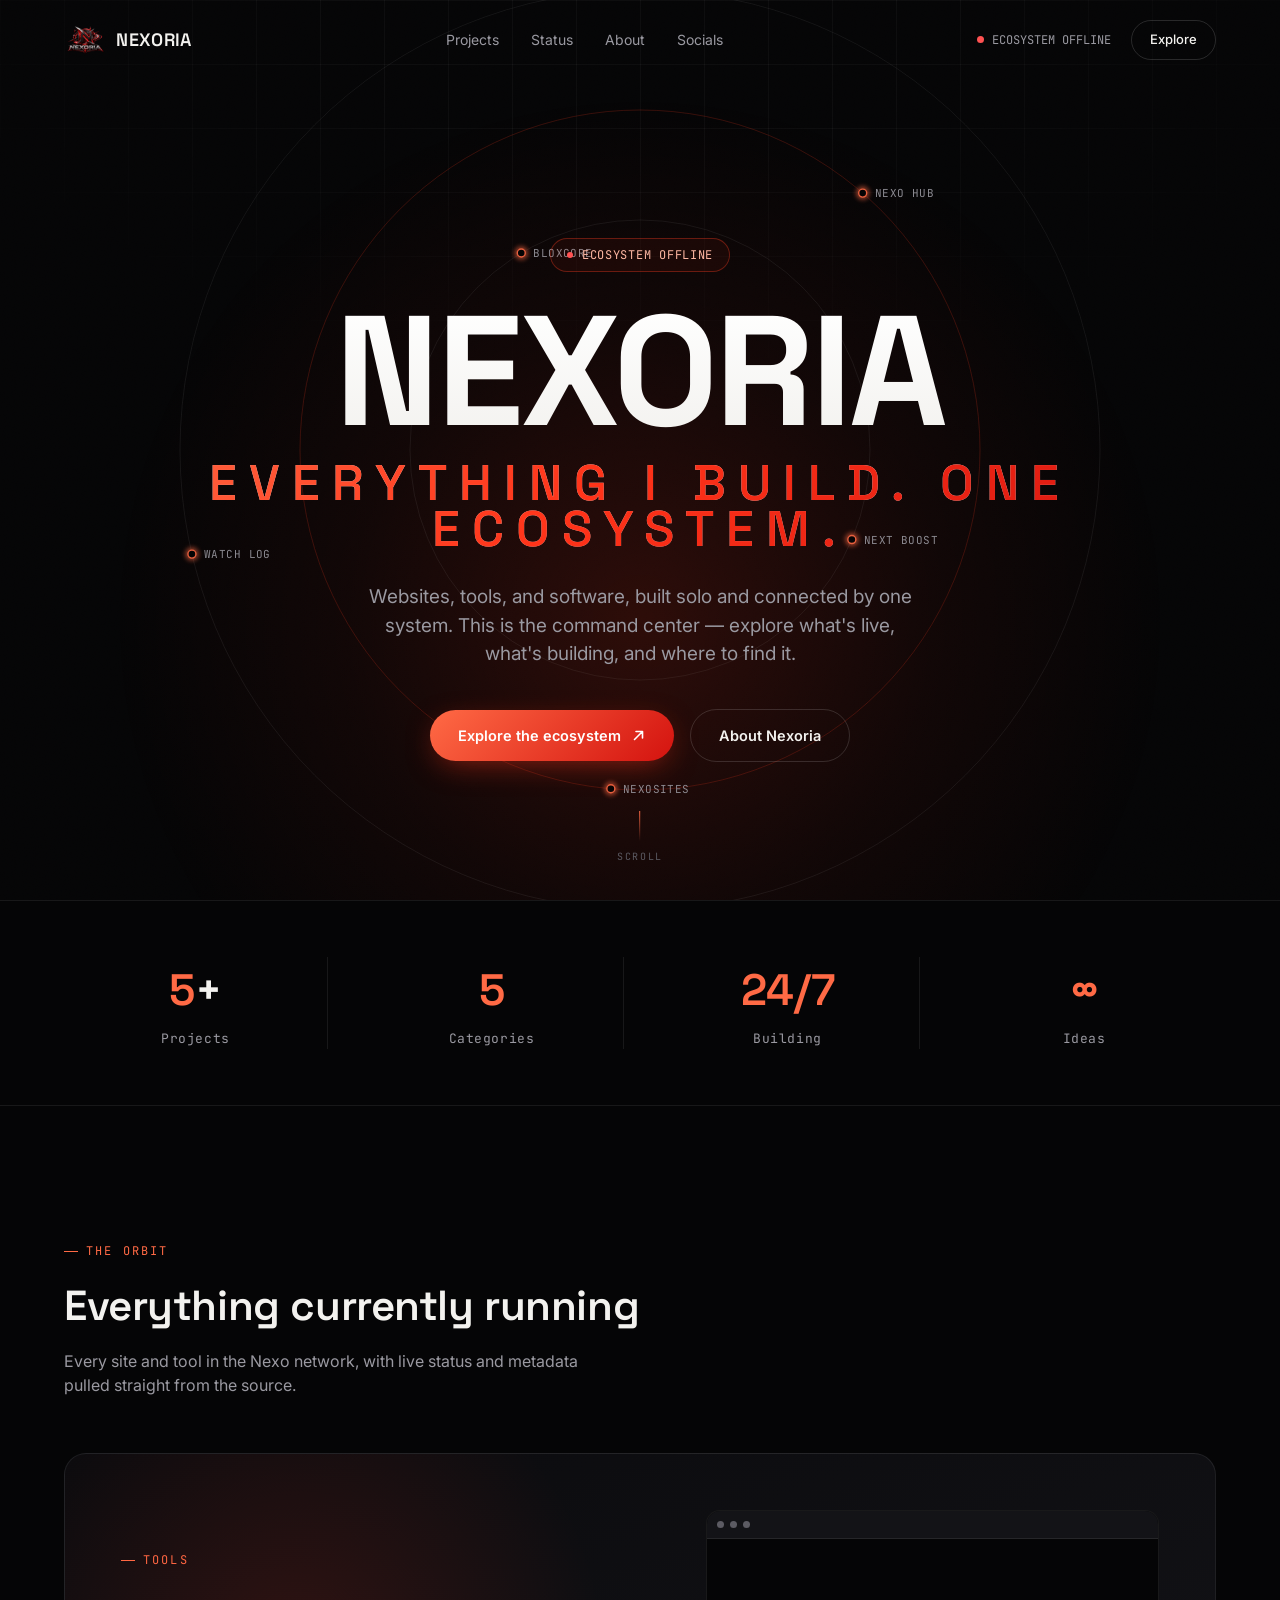
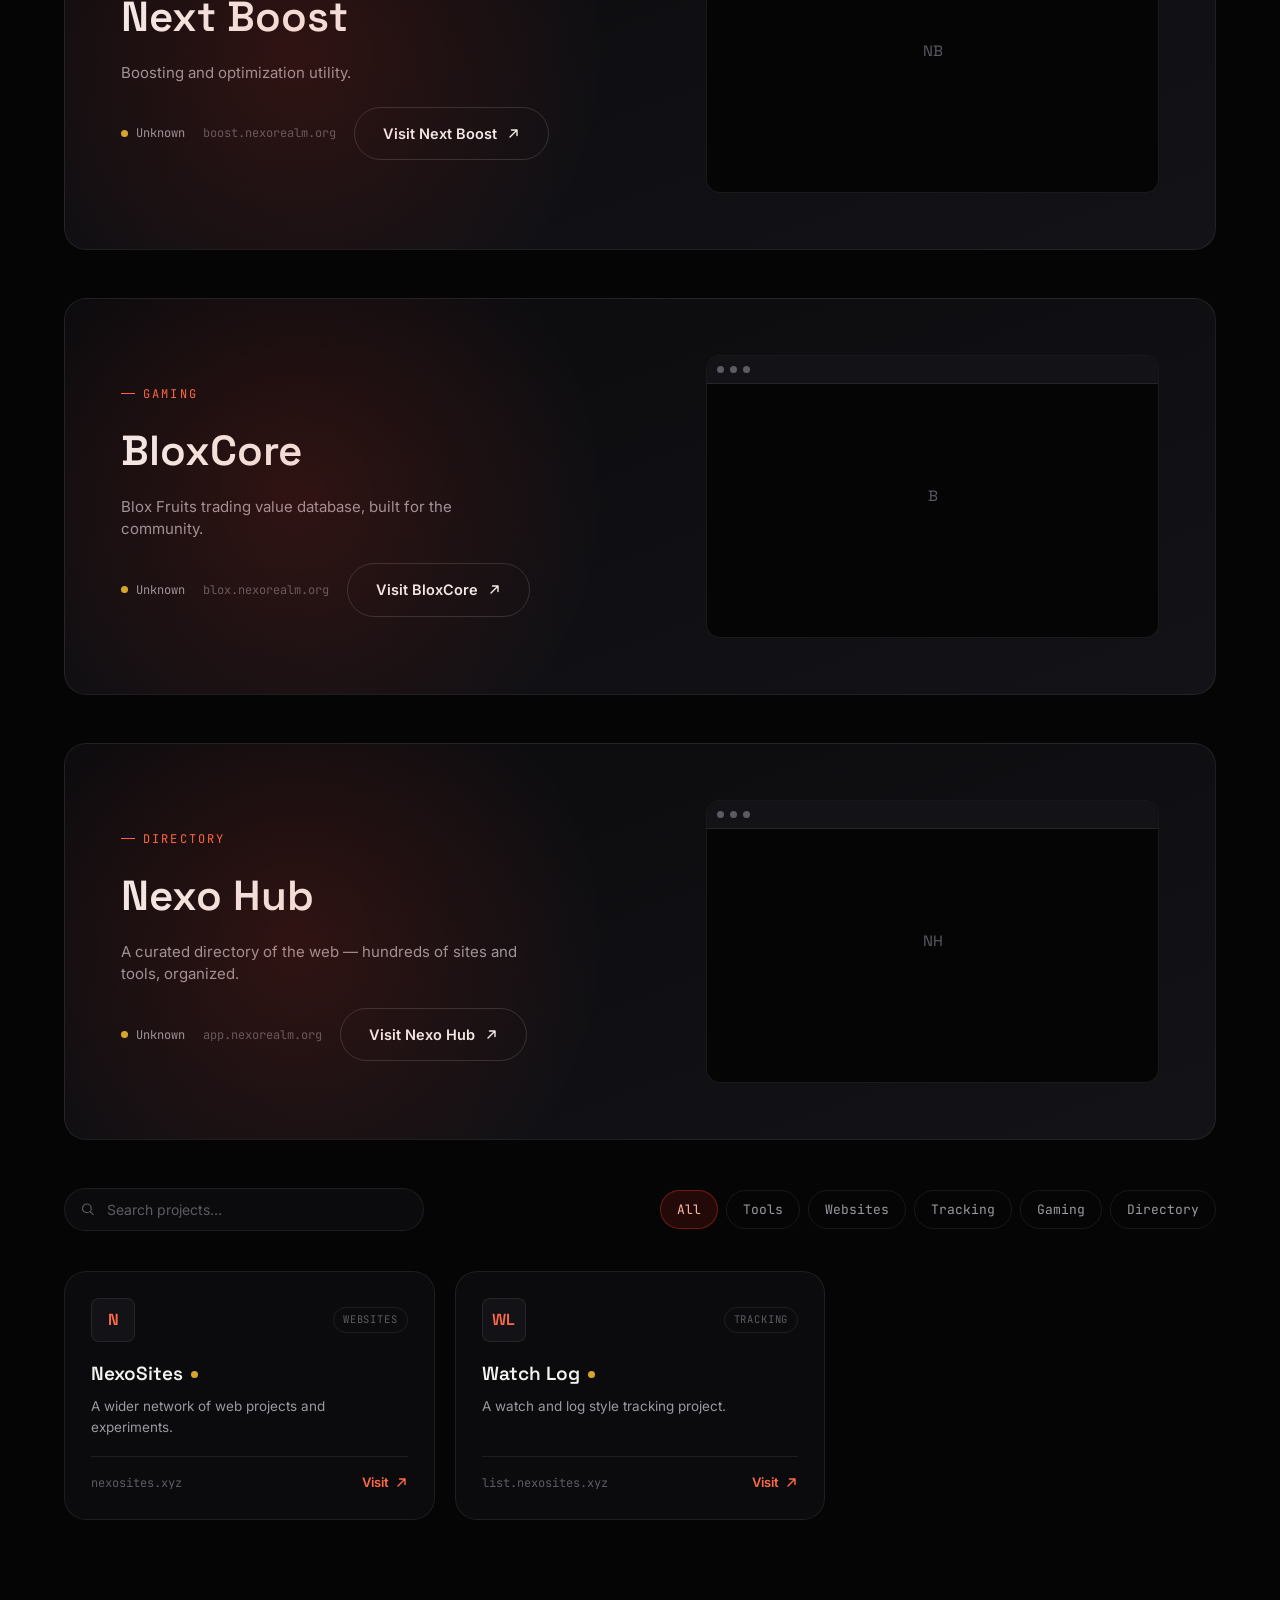
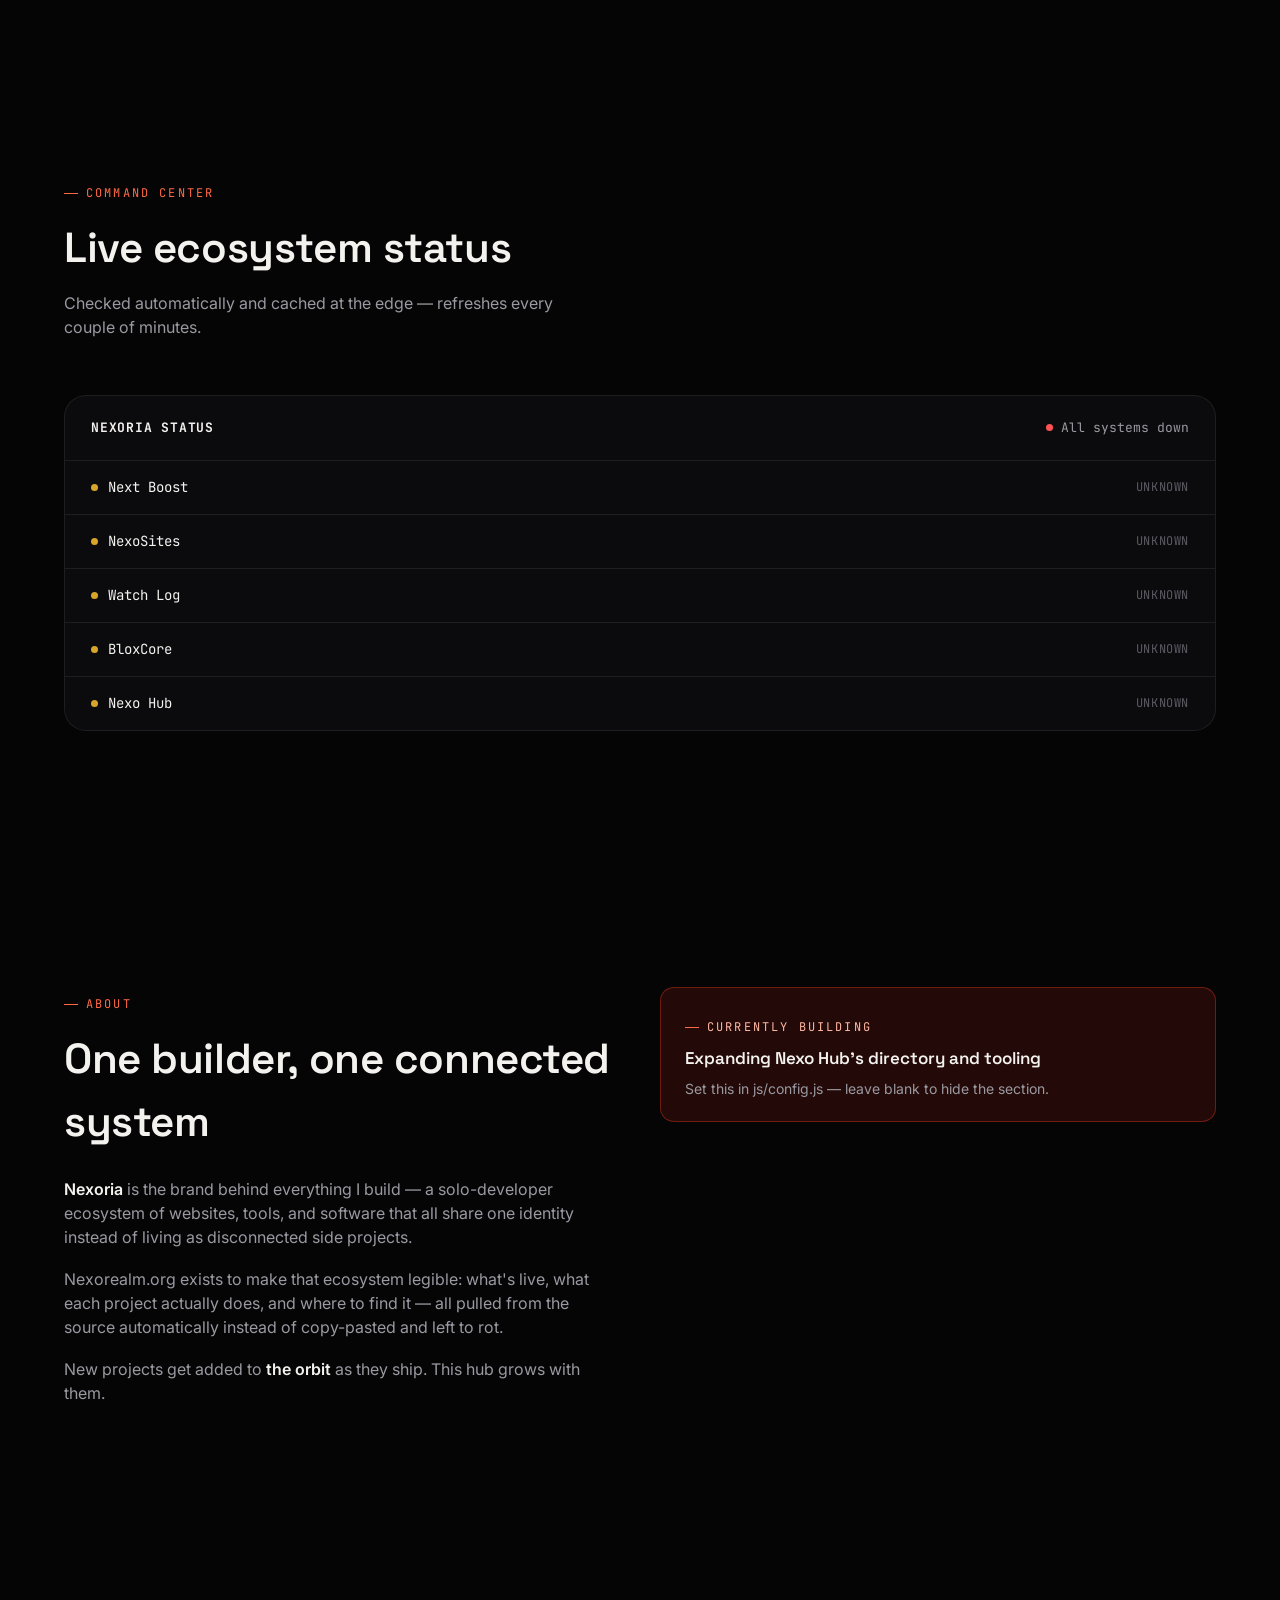
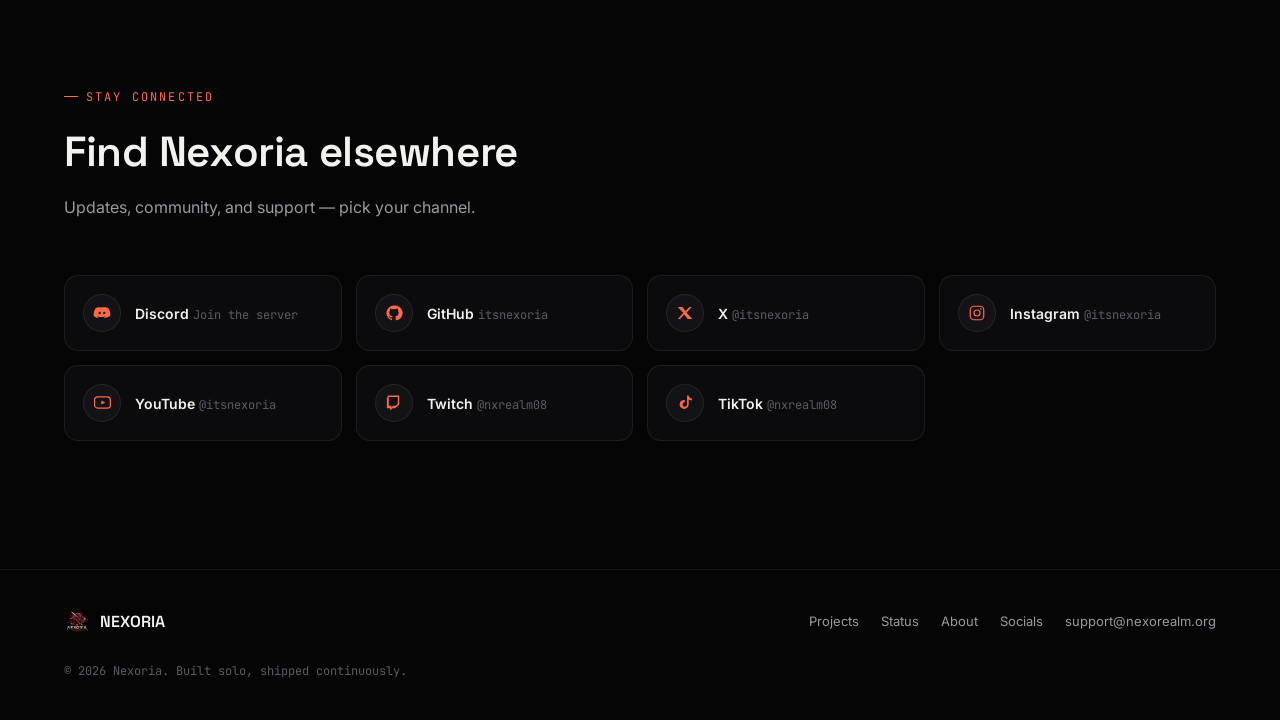
==== commit 839a4c85: "site rewrite" ====
--- a/index.html
+++ b/index.html
@@ -2,306 +2,241 @@
 <html lang="en">
 <head>
 <meta charset="UTF-8" />
-  <meta name="viewport" content="width=device-width, initial-scale=1.0" />
-  <title>Nexo Realm — The hub for every Nexo project</title>
-  <meta name="description" content="Nexo Realm is the central gateway connecting every current and future Nexo project, tool, and social profile in one place." />
-  <meta name="keywords" content="Nexo Realm, Nexoria Network, Nexo Hub, Next Boost, Watch Log, Nexo Sites, indie developer tools, project hub, developer ecosystem" />
-  <meta name="author" content="Nexo Realm" />
-  <meta name="robots" content="index, follow, max-image-preview:large, max-snippet:-1, max-video-preview:-1" />
-  <link rel="canonical" href="https://nexorealm.org/" />
-  <meta name="theme-color" content="#0a0a0c" media="(prefers-color-scheme: dark)" />
-  <meta name="theme-color" content="#faf9f7" media="(prefers-color-scheme: light)" />
-  <meta name="format-detection" content="telephone=no" />
-  <meta name="apple-mobile-web-app-title" content="Nexo Realm" />
-  <meta name="apple-mobile-web-app-capable" content="yes" />
-  <meta name="msapplication-TileColor" content="#0a0a0c" />
-  <meta name="msapplication-TileImage" content="images/favicons/icon-192.png" />
-
-  <!-- Favicons (generated from the Nexo Realm mark) -->
-  <link rel="icon" href="favicon.ico" sizes="any" />
-  <link rel="icon" type="image/png" sizes="16x16" href="images/favicons/favicon-16x16.png" />
-  <link rel="icon" type="image/png" sizes="32x32" href="images/favicons/favicon-32x32.png" />
-  <link rel="icon" type="image/png" sizes="96x96" href="images/favicons/favicon-96x96.png" />
-  <link rel="apple-touch-icon" href="images/favicons/apple-touch-icon.png" />
-  <link rel="manifest" href="manifest.json" />
-
-  <!-- Open Graph -->
-  <meta property="og:type" content="website" />
-  <meta property="og:site_name" content="Nexo Realm" />
-  <meta property="og:locale" content="en_US" />
-  <meta property="og:title" content="Nexo Realm — The hub for every Nexo project" />
-  <meta property="og:description" content="Nexo Realm is the central gateway connecting every current and future Nexo project, tool, and social profile in one place." />
-  <meta property="og:url" content="https://nexorealm.org/" />
-  <meta property="og:image" content="https://nexorealm.org/images/og-image.jpg" />
-  <meta property="og:image:width" content="1200" />
-  <meta property="og:image:height" content="630" />
-  <meta property="og:image:alt" content="Nexo Realm logo" />
-
-  <!-- Twitter Card -->
-  <meta name="twitter:card" content="summary_large_image" />
-  <meta name="twitter:title" content="Nexo Realm — The hub for every Nexo project" />
-  <meta name="twitter:description" content="Nexo Realm is the central gateway connecting every current and future Nexo project, tool, and social profile in one place." />
-  <meta name="twitter:image" content="https://nexorealm.org/images/og-image.jpg" />
-
-  <!-- Preconnect -->
-  <link rel="preconnect" href="https://fonts.googleapis.com" />
-  <link rel="preconnect" href="https://fonts.gstatic.com" crossorigin />
-  <link rel="preconnect" href="https://www.google.com" />
-
-  <link rel="preload" as="style" href="https://fonts.googleapis.com/css2?family=Chakra+Petch:wght@500;600;700&family=Inter:wght@400;500;600;700&family=JetBrains+Mono:wght@400;500;600&display=swap" />
-  <link rel="stylesheet" href="https://fonts.googleapis.com/css2?family=Chakra+Petch:wght@500;600;700&family=Inter:wght@400;500;600;700&family=JetBrains+Mono:wght@400;500;600&display=swap" />
-
-  <link rel="preload" as="style" href="css/tokens.css" />
-  <link rel="stylesheet" href="css/tokens.css" />
-  <link rel="stylesheet" href="css/base.css" />
-  <link rel="stylesheet" href="css/components.css" />
-  <link rel="stylesheet" href="css/animations.css" />
-  <link rel="stylesheet" href="css/pages.css" />
-
-  <script type="application/ld+json">
-    {
-      "@context": "https://schema.org",
-      "@type": "Organization",
-      "name": "Nexo Realm",
-      "url": "https://nexorealm.org/",
-      "logo": "https://nexorealm.org/images/logo.png",
-      "sameAs": [
-        "https://discord.gg/JFz3mVpCUm",
-        "https://www.youtube.com/@nxrealm08/",
-        "https://www.tiktok.com/@nxrealm08",
-        "https://www.instagram.com/nxrealm08",
-        "https://www.twitch.tv/nxrealm08",
-        "https://www.linkedin.com/in/nexosites/"
-      ]
-    }
-    </script>
-  
-    <script type="application/ld+json">
-    {
-      "@context": "https://schema.org",
-      "@type": "WebSite",
-      "name": "Nexo Realm",
-      "url": "https://nexorealm.org/",
-      "description": "The central hub connecting every current and future Nexo project, tool, and social profile."
-    }
-    </script>
-
-
-  <!-- Anti-flash theme bootstrap: must run before first paint -->
-  <script>
-    (function () {
-      try {
-        var stored = localStorage.getItem("nexorealm-theme");
-        var theme = stored || (window.matchMedia("(prefers-color-scheme: light)").matches ? "light" : "dark");
-        document.documentElement.setAttribute("data-theme", theme);
-      } catch (e) {
-        document.documentElement.setAttribute("data-theme", "dark");
-      }
-    })();
-  </script>
-
+<meta name="viewport" content="width=device-width, initial-scale=1, viewport-fit=cover" />
+<title>Nexoria — The Digital Ecosystem</title>
+<meta name="description" content="Nexoria is the command center for everything Nexus builds — tools, sites, and software, all in one connected ecosystem." />
+<meta name="theme-color" content="#050506" />
+<link rel="canonical" href="https://nexorealm.org/" />
+
+<!-- favicons -->
+<link rel="icon" href="/assets/favicon.ico" sizes="any" />
+<link rel="icon" type="image/png" href="/assets/favicon.png" />
+<link rel="apple-touch-icon" href="/assets/favicon.png" />
+
+<!-- Open Graph -->
+<meta property="og:type" content="website" />
+<meta property="og:site_name" content="Nexoria" />
+<meta property="og:title" content="Nexoria — The Digital Ecosystem" />
+<meta property="og:description" content="Everything Nexus builds, in one connected ecosystem — tools, sites, and software, discoverable in one place." />
+<meta property="og:url" content="https://nexorealm.org/" />
+<meta property="og:image" content="https://nexorealm.org/assets/nexoria-mark-hero.png" />
+
+<!-- Twitter / X -->
+<meta name="twitter:card" content="summary_large_image" />
+<meta name="twitter:title" content="Nexoria — The Digital Ecosystem" />
+<meta name="twitter:description" content="Everything Nexus builds, in one connected ecosystem." />
+<meta name="twitter:image" content="https://nexorealm.org/assets/nexoria-mark-hero.png" />
+
+<!-- fonts -->
+<link rel="preconnect" href="https://fonts.googleapis.com" />
+<link rel="preconnect" href="https://fonts.gstatic.com" crossorigin />
+<link href="https://fonts.googleapis.com/css2?family=Space+Grotesk:wght@500;600;700&family=Inter:wght@400;500;600&family=JetBrains+Mono:wght@400;500&display=swap" rel="stylesheet" />
+
+<link rel="stylesheet" href="/css/styles.css" />
+
+<script type="application/ld+json">
+{
+  "@context": "https://schema.org",
+  "@type": "WebSite",
+  "name": "Nexoria",
+  "url": "https://nexorealm.org",
+  "description": "The command center for the Nexoria ecosystem — tools, sites, and software built by Nexus."
+}
+</script>
 </head>
-<body id="top">
-  <a class="skip-link" href="#main">Skip to content</a>
-  <header class="nav" data-nav>
-    <div class="nav__inner">
-      <a class="nav__brand" href="/">
-        <img src="images/logo.png" alt="" width="140" height="88" />
-        <span class="nav__brand-text">Nexoria</span>
-      </a>
-      <nav class="nav__links" aria-label="Primary">
-        <a class="nav__link" href="/" aria-current="page">Home</a>
-        <a class="nav__link" href="projects/">Projects</a>
-        <a class="nav__link" href="socials/">Socials</a>
-        <a class="nav__link" href="showcase/">Showcase</a>
-        <a class="nav__link" href="changelog/">Changelog</a>
-        <a class="nav__link" href="about/">About</a>
-      </nav>
-      <div class="nav__actions">
-        <button class="theme-toggle" data-theme-toggle type="button" aria-label="Toggle color theme" aria-pressed="false">
-          <svg class="icon icon-moon" aria-hidden="true" width="20" height="20"><use href="icons/lucide-sprite.svg#moon"></use></svg>
-          <svg class="icon icon-sun" aria-hidden="true" width="20" height="20"><use href="icons/lucide-sprite.svg#sun"></use></svg>
-        </button>
-        <a class="btn btn--primary btn--sm" href="projects/">Explore</a>
-        <button class="nav__menu-btn" data-menu-toggle type="button" aria-label="Open menu" aria-expanded="false" aria-controls="mobile-menu">
-          <svg class="icon icon-menu" aria-hidden="true" width="20" height="20"><use href="icons/lucide-sprite.svg#menu"></use></svg>
-          <svg class="icon icon-close" aria-hidden="true" width="20" height="20"><use href="icons/lucide-sprite.svg#x"></use></svg>
-        </button>
-      </div>
-    </div>
-  </header>
-
-  <div class="mobile-menu" id="mobile-menu" data-mobile-menu>
-    <a class="mobile-menu__link" href="/" aria-current="page">Home</a>
-      <a class="mobile-menu__link" href="projects/">Projects</a>
-      <a class="mobile-menu__link" href="socials/">Socials</a>
-      <a class="mobile-menu__link" href="showcase/">Showcase</a>
-      <a class="mobile-menu__link" href="changelog/">Changelog</a>
-      <a class="mobile-menu__link" href="about/">About</a>
-    <div style="margin-top:2rem;display:flex;gap:1rem;flex-wrap:wrap;">
-      <a class="btn btn--primary" href="projects/">Explore projects</a>
-      <a class="btn btn--ghost" href="socials/">Socials</a>
-    </div>
+<body>
+<a class="skip-link" href="#main">Skip to content</a>
+
+<div class="bg-fixed"><div class="bg-grid"></div><div class="bg-noise"></div></div>
+
+<!-- ============ NAV ============ -->
+<header class="nav" id="site-nav">
+  <a href="#top" class="nav-brand">
+    <img src="/assets/nexoria-mark-nav.png" alt="" width="32" height="21" />
+    NEXORIA
+  </a>
+  <nav class="nav-links" aria-label="Primary">
+    <a href="#projects">Projects</a>
+    <a href="#status">Status</a>
+    <a href="#about">About</a>
+    <a href="#socials">Socials</a>
+  </nav>
+  <div class="nav-right">
+    <span class="nav-status status-pill" id="nav-status-pill">
+      <span class="dot checking"></span><span data-role="label">CHECKING…</span>
+    </span>
+    <a href="#projects" class="nav-cta">Explore</a>
+    <button class="nav-toggle" aria-label="Open menu" aria-expanded="false" aria-controls="mobile-menu">
+      <span></span><span></span><span></span>
+    </button>
   </div>
-
-  <main id="main">
-
-    <section class="hero">
-      <div class="hero-grid"></div>
-      <div class="hero-glow"></div>
-      <div class="container hero__inner">
-        <div class="reveal-stagger">
-          <div class="boot-line" data-boot-line="connected to nexorealm:// — 5 projects found"></div>
-          <span class="eyebrow">The Nexo Ecosystem</span>
-          <h1 class="hero__title">One realm.<br />An expanding<br /><span class="accent">universe of tools.</span></h1>
-          <p class="lede hero__lede">Nexo Realm is the gateway that ties every current and future Nexo project, tool, and profile back to a single home &mdash; so nothing you build ever gets lost in a bookmark folder again.</p>
-          <div class="hero__actions">
-            <a class="btn btn--primary" href="projects/">Explore projects <svg class="icon" aria-hidden="true" width="16" height="16"><use href="icons/lucide-sprite.svg#arrow-up-right"></use></svg></a>
-            <a class="btn btn--ghost" href="socials/">View socials</a>
-          </div>
-          <div class="stats reveal-stagger">
-            <div><div class="stat__num" data-counter="0" data-stat-projects>0</div><div class="stat__label">Projects</div></div>
-            <div><div class="stat__num" data-counter="0" data-stat-live>0</div><div class="stat__label">Live now</div></div>
-            <div><div class="stat__num" data-counter="100" data-suffix="%">0</div><div class="stat__label">Free-tier stack</div></div>
-            <div><div class="stat__num" data-counter="1" data-suffix="/1">0</div><div class="stat__label">Solo-built</div></div>
-          </div>
-        </div>
-        <div class="hero__panel-wrap reveal">
-          <div class="console-panel" role="img" aria-label="Live status panel listing current Nexo Realm projects">
-            <div class="console-panel__bar">
-              <div class="console-panel__dots"><span></span><span></span><span></span></div>
-              <span class="console-panel__bar-label">nexorealm &mdash; status</span>
-            </div>
-            <div class="console-panel__body" data-console-panel>
-              <div class="console-panel__row" aria-hidden="true" style="opacity:.5"><span class="console-panel__dot"></span><span class="console-panel__name">Loading&hellip;</span></div>
-            </div>
-            <div class="console-panel__footer">
-              <span>realm://all-systems</span>
-              <span>refreshed on load</span>
-            </div>
-          </div>
-        </div>
-      </div>
-    </section>
-
-    <section class="ticker">
-      <div class="ticker__track" data-marquee-track></div>
-    </section>
-
-    <section class="section" id="featured">
-      <div class="container">
-        <div class="section__head reveal">
-          <div>
-            <span class="eyebrow">Featured</span>
-            <h2>Start exploring the realm</h2>
-          </div>
-          <a class="btn btn--ghost" href="projects/">All projects <svg class="icon" aria-hidden="true" width="16" height="16"><use href="icons/lucide-sprite.svg#chevrons-right"></use></svg></a>
-        </div>
-        <div class="project-row-list reveal-stagger" data-featured-projects>
-          <p aria-hidden="true" style="opacity:.5;font-family:var(--font-mono);font-size:.85rem;">Loading projects&hellip;</p>
-        </div>
-      </div>
-    </section>
-
-    <section class="section section--tight" data-updates-section hidden>
-      <div class="container">
-        <div class="section__head reveal">
-          <div>
-            <span class="eyebrow">Latest updates</span>
-            <h2>What's new</h2>
-          </div>
-          <a class="btn btn--ghost" href="changelog/">Full changelog <svg class="icon" aria-hidden="true" width="16" height="16"><use href="icons/lucide-sprite.svg#chevrons-right"></use></svg></a>
-        </div>
-        <div class="grid grid--3 reveal-stagger" data-updates-strip></div>
-      </div>
-    </section>
-
-    <section class="section section--tight">
-      <div class="container">
-        <div class="section__head reveal">
-          <div>
-            <span class="eyebrow">Why one hub</span>
-            <h2>Built for an ecosystem that keeps growing</h2>
-          </div>
-        </div>
-        <div class="grid grid--3 reveal-stagger">
-          <div class="card">
-            <div class="pillar-icon"><svg class="icon" aria-hidden="true" width="20" height="20"><use href="icons/lucide-sprite.svg#network"></use></svg></div>
-            <h4>One connected map</h4>
-            <p class="lede" style="margin-top:.75rem;">Every project links back here, so anyone can trace the whole Nexo lineup from a single starting point.</p>
-          </div>
-          <div class="card">
-            <div class="pillar-icon"><svg class="icon" aria-hidden="true" width="20" height="20"><use href="icons/lucide-sprite.svg#boxes"></use></svg></div>
-            <h4>Built to expand</h4>
-            <p class="lede" style="margin-top:.75rem;">New tools slot in by editing a JSON file &mdash; the realm grows without ever touching a template.</p>
-          </div>
-          <div class="card">
-            <div class="pillar-icon"><svg class="icon" aria-hidden="true" width="20" height="20"><use href="icons/lucide-sprite.svg#shield-check"></use></svg></div>
-            <h4>Real data, honestly shown</h4>
-            <p class="lede" style="margin-top:.75rem;">No filler accounts, no invented stats &mdash; what you see here is only what's actually live.</p>
-          </div>
-        </div>
-      </div>
-    </section>
-
-    <section class="section">
-      <div class="container">
-        <div class="card card--glass showcase-hero-card reveal" style="text-align:center;">
-          <span class="eyebrow" style="justify-content:center;">Get in the loop</span>
-          <h2 style="margin-top:1rem;">Follow the realm as it expands</h2>
-          <p class="lede" style="margin-inline:auto;margin-top:1rem;">New Nexo projects ship regularly. Keep up on whichever platform you already use.</p>
-          <div class="hero__actions" style="justify-content:center;margin-top:1.5rem;">
-            <a class="btn btn--primary" href="socials/">See socials <svg class="icon" aria-hidden="true" width="16" height="16"><use href="icons/lucide-sprite.svg#arrow-up-right"></use></svg></a>
-            <a class="btn btn--ghost" href="https://discord.gg/JFz3mVpCUm" target="_blank" rel="noopener noreferrer">Join the Discord</a>
-          </div>
-        </div>
-      </div>
-    </section>
-
-  </main>
-  <footer class="footer">
-    <div class="container">
-      <div class="footer__grid footer__grid--3">
-        <div class="footer__col">
-          <div class="footer__brand">
-            <img src="images/logo.png" alt="" width="120" height="76" />
-          </div>
-          <p style="color:var(--ink-dim);max-width:32ch;">The central hub connecting every Nexo project, tool, and profile in one place.</p>
-        </div>
-        <div class="footer__col">
-          <h5>Navigate</h5>
-          <a href="/">Home</a>
-          <a href="projects/">Projects</a>
-          <a href="showcase/">Showcase</a>
-          <a href="changelog/">Changelog</a>
-          <a href="about/">About</a>
-        </div>
-        <div class="footer__col">
-          <h5>Follow</h5>
-          <div data-footer-socials style="display:flex;flex-direction:column;"></div>
-        </div>
-      </div>
-      <div class="footer__bottom">
-        <span>&copy; <span data-year></span> Nexo Realm. All rights reserved.</span>
-        <div class="footer__legal">
-          <button class="theme-toggle" data-theme-toggle type="button" aria-label="Toggle color theme" style="width:36px;height:36px;">
-            <svg class="icon icon-moon" aria-hidden="true" style="width:15px;height:15px;"><use href="icons/lucide-sprite.svg#moon"></use></svg>
-            <svg class="icon icon-sun" aria-hidden="true" style="width:15px;height:15px;"><use href="icons/lucide-sprite.svg#sun"></use></svg>
-          </button>
-          <a class="back-to-top" href="#top" data-back-to-top>Back to top <svg class="icon" aria-hidden="true" width="14" height="14"><use href="icons/lucide-sprite.svg#arrow-up"></use></svg></a>
-        </div>
-      </div>
-    </div>
-  </footer>
-
-  <script>document.documentElement.setAttribute('data-js', 'ready');</script>
-  <script src="js/theme.js" defer></script>
-  <script src="js/brand-icons.js" defer></script>
-  <script src="js/projects.js" defer></script>
-  <script src="js/socials.js" defer></script>
-  <script src="js/changelog.js" defer></script>
-  <script src="js/command-palette.js" defer></script>
-  <script src="js/main.js" defer></script>
-
+</header>
+
+<div class="mobile-menu" id="mobile-menu">
+  <a href="#projects">Projects</a>
+  <a href="#status">Status</a>
+  <a href="#about">About</a>
+  <a href="#socials">Socials</a>
+</div>
+
+<main id="main">
+
+  <!-- ============ HERO ============ -->
+  <section class="hero" id="top">
+    <div class="hero-glow" aria-hidden="true"></div>
+
+    <svg class="orbit-field" id="orbit-field" viewBox="0 0 1400 1400" aria-hidden="true" focusable="false">
+      <g class="orbit-rotate" style="animation-duration: 140s;">
+        <ellipse class="orbit-ring" cx="700" cy="700" rx="230" ry="230"></ellipse>
+      </g>
+      <g class="orbit-rotate" style="animation-duration: 200s; animation-direction: reverse;">
+        <ellipse class="orbit-ring accent" cx="700" cy="700" rx="340" ry="340"></ellipse>
+      </g>
+      <g class="orbit-rotate" style="animation-duration: 260s;">
+        <ellipse class="orbit-ring" cx="700" cy="700" rx="460" ry="460"></ellipse>
+      </g>
+      <g id="orbit-nodes"></g>
+    </svg>
+
+    <div class="wrap hero-inner">
+      <span class="hero-badge" id="hero-status-pill">
+        <span class="dot checking" style="width:6px;height:6px;"></span>
+        <span data-role="label">CHECKING ECOSYSTEM…</span>
+      </span>
+      <h1 class="hero-title">
+        NEXORIA
+        <span>Everything I build. One ecosystem.</span>
+      </h1>
+      <p class="hero-desc">
+        Websites, tools, and software, built solo and connected by one system.
+        This is the command center — explore what's live, what's building, and where to find it.
+      </p>
+      <div class="hero-ctas">
+        <a href="#projects" class="btn btn-primary">
+          Explore the ecosystem
+          <svg width="15" height="15" viewBox="0 0 15 15" fill="none" aria-hidden="true"><path d="M3.5 11.5L11.5 3.5M11.5 3.5H5M11.5 3.5V10" stroke="currentColor" stroke-width="1.6" stroke-linecap="round" stroke-linejoin="round"/></svg>
+        </a>
+        <a href="#about" class="btn btn-ghost">About Nexoria</a>
+      </div>
+    </div>
+
+    <div class="hero-scroll" aria-hidden="true">
+      <span class="line"></span>
+      Scroll
+    </div>
+  </section>
+
+  <!-- ============ STATS ============ -->
+  <section class="stats">
+    <div class="wrap stats-grid" id="stats-grid"></div>
+  </section>
+
+  <!-- ============ PROJECTS ============ -->
+  <section class="section" id="projects">
+    <div class="wrap">
+      <div class="section-head reveal">
+        <span class="eyebrow">The orbit</span>
+        <h2 class="section-title">Everything currently running</h2>
+        <p class="section-sub">Every site and tool in the Nexo network, with live status and metadata pulled straight from the source.</p>
+      </div>
+
+      <div id="featured-wrap"></div>
+
+      <div class="toolbar">
+        <div class="search-box">
+          <svg width="15" height="15" viewBox="0 0 24 24" fill="none" aria-hidden="true"><circle cx="11" cy="11" r="7" stroke="currentColor" stroke-width="1.8"/><path d="M21 21l-4.3-4.3" stroke="currentColor" stroke-width="1.8" stroke-linecap="round"/></svg>
+          <label for="project-search" class="sr-only">Search projects</label>
+          <input type="search" id="project-search" placeholder="Search projects…" autocomplete="off" />
+        </div>
+        <div class="filters" id="category-filters" role="group" aria-label="Filter projects by category"></div>
+      </div>
+
+      <div class="project-grid" id="project-grid"></div>
+    </div>
+  </section>
+
+  <!-- ============ LIVE STATUS ============ -->
+  <section class="section" id="status">
+    <div class="wrap">
+      <div class="section-head reveal">
+        <span class="eyebrow">Command center</span>
+        <h2 class="section-title">Live ecosystem status</h2>
+        <p class="section-sub">Checked automatically and cached at the edge — refreshes every couple of minutes.</p>
+      </div>
+
+      <div class="status-panel reveal">
+        <div class="status-panel-head">
+          <strong style="font-family: var(--font-mono); font-size: 13px; letter-spacing: 0.06em;">NEXORIA STATUS</strong>
+          <span class="status-pill" id="status-headline"><span class="dot checking"></span> Checking systems…</span>
+        </div>
+        <div class="status-rows" id="status-rows"></div>
+      </div>
+    </div>
+  </section>
+
+  <!-- ============ ABOUT ============ -->
+  <section class="section" id="about">
+    <div class="wrap about-grid">
+      <div class="reveal">
+        <span class="eyebrow">About</span>
+        <h2 class="section-title">One builder, one connected system</h2>
+        <div class="about-text" style="margin-top: 24px;">
+          <p>
+            <strong>Nexoria</strong> is the brand behind everything I build — a solo-developer ecosystem of
+            websites, tools, and software that all share one identity instead of living as disconnected side projects.
+          </p>
+          <p>
+            Nexorealm.org exists to make that ecosystem legible: what's live, what each project actually does,
+            and where to find it — all pulled from the source automatically instead of copy-pasted and left to rot.
+          </p>
+          <p>
+            New projects get added to <strong>the orbit</strong> as they ship. This hub grows with them.
+          </p>
+        </div>
+      </div>
+      <div class="reveal">
+        <div class="building-card" id="building-card" hidden>
+          <span class="eyebrow" style="color:#ffb8a3;">Currently building</span>
+          <strong id="building-title"></strong>
+          <p id="building-note"></p>
+        </div>
+      </div>
+    </div>
+  </section>
+
+  <!-- ============ SOCIALS ============ -->
+  <section class="section" id="socials">
+    <div class="wrap">
+      <div class="section-head reveal">
+        <span class="eyebrow">Stay connected</span>
+        <h2 class="section-title">Find Nexoria elsewhere</h2>
+        <p class="section-sub">Updates, community, and support — pick your channel.</p>
+      </div>
+      <div class="social-grid reveal" id="social-grid"></div>
+    </div>
+  </section>
+
+</main>
+
+<!-- ============ FOOTER ============ -->
+<footer class="footer">
+  <div class="wrap footer-inner">
+    <a href="#top" class="footer-brand">
+      <img src="/assets/nexoria-mark-nav.png" alt="Nexoria" width="26" height="17" />
+      NEXORIA
+    </a>
+    <div class="footer-links">
+      <a href="#projects">Projects</a>
+      <a href="#status">Status</a>
+      <a href="#about">About</a>
+      <a href="#socials">Socials</a>
+      <a href="mailto:support@nexorealm.org">support@nexorealm.org</a>
+    </div>
+    <p class="footer-note">© <span id="footer-year"></span> Nexoria. Built solo, shipped continuously.</p>
+  </div>
+</footer>
+
+<script src="/js/config.js"></script>
+<script src="/js/main.js"></script>
 </body>
 </html>
--- a/css/styles.css
+++ b/css/styles.css
@@ -0,0 +1,1166 @@
+/* =========================================================
+   NEXORIA — design tokens
+   ========================================================= */
+:root {
+  /* color */
+  --void: #050506;
+  --surface: #0b0b0e;
+  --surface-2: #131317;
+  --surface-hover: #17171c;
+  --border: rgba(255, 255, 255, 0.08);
+  --border-strong: rgba(255, 255, 255, 0.14);
+  --border-red: rgba(255, 61, 34, 0.35);
+  --red: #ff3319;
+  --red-deep: #d4130f;
+  --red-ember: #ff6a45;
+  --red-dim: rgba(255, 51, 25, 0.12);
+  --text: #f3f2ef;
+  --text-dim: #9a99a1;
+  --text-faint: #5c5b63;
+  --online: #35d17a;
+  --offline: #ff5252;
+  --checking: #d7a52a;
+
+  /* type */
+  --font-display: "Space Grotesk", "Inter", sans-serif;
+  --font-body: "Inter", -apple-system, BlinkMacSystemFont, sans-serif;
+  --font-mono: "JetBrains Mono", ui-monospace, SFMono-Regular, monospace;
+
+  /* layout */
+  --max-w: 1280px;
+  --edge: clamp(20px, 5vw, 64px);
+  --radius-s: 8px;
+  --radius-m: 14px;
+  --radius-l: 22px;
+
+  --ease: cubic-bezier(0.16, 1, 0.3, 1);
+}
+
+/* =========================================================
+   reset
+   ========================================================= */
+*,
+*::before,
+*::after {
+  box-sizing: border-box;
+}
+html {
+  scroll-behavior: smooth;
+  -webkit-text-size-adjust: 100%;
+}
+@media (prefers-reduced-motion: reduce) {
+  html {
+    scroll-behavior: auto;
+  }
+  *,
+  *::before,
+  *::after {
+    animation-duration: 0.001ms !important;
+    animation-iteration-count: 1 !important;
+    transition-duration: 0.001ms !important;
+    scroll-behavior: auto !important;
+  }
+}
+body {
+  margin: 0;
+  background: var(--void);
+  color: var(--text);
+  font-family: var(--font-body);
+  font-size: 16px;
+  line-height: 1.5;
+  -webkit-font-smoothing: antialiased;
+  overflow-x: hidden;
+}
+img {
+  max-width: 100%;
+  display: block;
+}
+a {
+  color: inherit;
+  text-decoration: none;
+}
+button {
+  font: inherit;
+  color: inherit;
+  background: none;
+  border: none;
+  cursor: pointer;
+}
+ul {
+  list-style: none;
+  margin: 0;
+  padding: 0;
+}
+h1,
+h2,
+h3,
+h4,
+p {
+  margin: 0;
+}
+svg {
+  display: block;
+}
+
+/* focus visibility */
+:focus-visible {
+  outline: 2px solid var(--red-ember);
+  outline-offset: 3px;
+  border-radius: 4px;
+}
+
+/* =========================================================
+   ambient background — fixed noise + grid, sits behind everything
+   ========================================================= */
+.bg-fixed {
+  position: fixed;
+  inset: 0;
+  z-index: -2;
+  background: var(--void);
+}
+.bg-grid {
+  position: absolute;
+  inset: 0;
+  background-image:
+    linear-gradient(to right, rgba(255, 255, 255, 0.035) 1px, transparent 1px),
+    linear-gradient(to bottom, rgba(255, 255, 255, 0.035) 1px, transparent 1px);
+  background-size: 64px 64px;
+  mask-image: radial-gradient(ellipse 80% 60% at 50% 0%, black 30%, transparent 75%);
+}
+.bg-noise {
+  position: absolute;
+  inset: 0;
+  opacity: 0.035;
+  background-image: url("data:image/svg+xml,%3Csvg xmlns='http://www.w3.org/2000/svg' width='120' height='120'%3E%3Cfilter id='n'%3E%3CfeTurbulence type='fractalNoise' baseFrequency='0.9' numOctaves='2' stitchTiles='stitch'/%3E%3C/filter%3E%3Crect width='100%25' height='100%25' filter='url(%23n)'/%3E%3C/svg%3E");
+  mix-blend-mode: overlay;
+}
+
+/* =========================================================
+   utility
+   ========================================================= */
+.wrap {
+  max-width: var(--max-w);
+  margin-inline: auto;
+  padding-inline: var(--edge);
+}
+.eyebrow {
+  font-family: var(--font-mono);
+  font-size: 12px;
+  letter-spacing: 0.18em;
+  text-transform: uppercase;
+  color: var(--red-ember);
+  display: inline-flex;
+  align-items: center;
+  gap: 8px;
+}
+.eyebrow::before {
+  content: "";
+  width: 14px;
+  height: 1px;
+  background: var(--red-ember);
+}
+.section {
+  padding-block: clamp(64px, 10vw, 140px);
+  position: relative;
+}
+.section-head {
+  max-width: 640px;
+  margin-bottom: clamp(36px, 5vw, 56px);
+}
+.section-title {
+  font-family: var(--font-display);
+  font-size: clamp(28px, 4vw, 42px);
+  font-weight: 600;
+  letter-spacing: -0.01em;
+  margin-top: 14px;
+}
+.section-sub {
+  color: var(--text-dim);
+  font-size: 16px;
+  margin-top: 12px;
+  max-width: 52ch;
+}
+.sr-only {
+  position: absolute;
+  width: 1px;
+  height: 1px;
+  overflow: hidden;
+  clip: rect(0 0 0 0);
+  white-space: nowrap;
+}
+.reveal {
+  opacity: 0;
+  transform: translateY(18px);
+  transition: opacity 0.7s var(--ease), transform 0.7s var(--ease);
+}
+.reveal.is-visible {
+  opacity: 1;
+  transform: translateY(0);
+}
+
+/* =========================================================
+   nav
+   ========================================================= */
+.nav {
+  position: fixed;
+  top: 0;
+  left: 0;
+  right: 0;
+  z-index: 100;
+  padding: 20px var(--edge);
+  display: flex;
+  align-items: center;
+  justify-content: space-between;
+  transition: padding 0.35s var(--ease), background 0.35s var(--ease), border-color 0.35s var(--ease), backdrop-filter 0.35s var(--ease);
+  border-bottom: 1px solid transparent;
+}
+.nav.is-scrolled {
+  padding-block: 12px;
+  background: rgba(5, 5, 6, 0.72);
+  backdrop-filter: blur(16px) saturate(140%);
+  -webkit-backdrop-filter: blur(16px) saturate(140%);
+  border-bottom-color: var(--border);
+}
+.nav-brand {
+  display: flex;
+  align-items: center;
+  gap: 10px;
+  font-family: var(--font-display);
+  font-weight: 600;
+  font-size: 18px;
+  letter-spacing: 0.02em;
+}
+.nav-brand img {
+  height: 28px;
+  width: auto;
+}
+.nav-links {
+  display: flex;
+  align-items: center;
+  gap: 32px;
+}
+.nav-links a {
+  font-size: 14px;
+  color: var(--text-dim);
+  transition: color 0.2s;
+  position: relative;
+}
+.nav-links a:hover {
+  color: var(--text);
+}
+.nav-right {
+  display: flex;
+  align-items: center;
+  gap: 20px;
+}
+.nav-status {
+  display: none;
+}
+@media (min-width: 900px) {
+  .nav-status {
+    display: flex;
+  }
+}
+.nav-cta {
+  border: 1px solid var(--border-strong);
+  padding: 9px 18px;
+  border-radius: 100px;
+  font-size: 13px;
+  font-weight: 500;
+  transition: border-color 0.2s, background 0.2s, transform 0.2s;
+}
+.nav-cta:hover {
+  border-color: var(--border-red);
+  background: var(--red-dim);
+  transform: translateY(-1px);
+}
+.nav-toggle {
+  display: flex;
+  flex-direction: column;
+  gap: 5px;
+  padding: 8px;
+}
+.nav-toggle span {
+  width: 20px;
+  height: 1.5px;
+  background: var(--text);
+  transition: transform 0.3s var(--ease), opacity 0.3s;
+}
+@media (min-width: 900px) {
+  .nav-toggle {
+    display: none;
+  }
+}
+.nav-links {
+  display: none;
+}
+@media (min-width: 900px) {
+  .nav-links {
+    display: flex;
+  }
+}
+.mobile-menu {
+  position: fixed;
+  inset: 0;
+  z-index: 99;
+  background: rgba(5, 5, 6, 0.98);
+  backdrop-filter: blur(20px);
+  display: flex;
+  flex-direction: column;
+  align-items: center;
+  justify-content: center;
+  gap: 28px;
+  transform: translateY(-8px);
+  opacity: 0;
+  pointer-events: none;
+  transition: opacity 0.3s var(--ease), transform 0.3s var(--ease);
+}
+.mobile-menu.is-open {
+  opacity: 1;
+  transform: translateY(0);
+  pointer-events: auto;
+}
+.mobile-menu a {
+  font-family: var(--font-display);
+  font-size: 26px;
+}
+body.menu-open {
+  overflow: hidden;
+}
+
+/* status pill (shared) */
+.status-pill {
+  display: inline-flex;
+  align-items: center;
+  gap: 8px;
+  font-family: var(--font-mono);
+  font-size: 12px;
+  color: var(--text-dim);
+}
+.dot {
+  width: 7px;
+  height: 7px;
+  border-radius: 50%;
+  background: var(--text-faint);
+  flex-shrink: 0;
+  position: relative;
+}
+.dot.online {
+  background: var(--online);
+  box-shadow: 0 0 0 0 rgba(53, 209, 122, 0.5);
+  animation: pulse-dot 2.4s infinite;
+}
+.dot.offline {
+  background: var(--offline);
+}
+.dot.checking {
+  background: var(--checking);
+  animation: blink 1.2s infinite;
+}
+@keyframes pulse-dot {
+  0% {
+    box-shadow: 0 0 0 0 rgba(53, 209, 122, 0.45);
+  }
+  70% {
+    box-shadow: 0 0 0 6px rgba(53, 209, 122, 0);
+  }
+  100% {
+    box-shadow: 0 0 0 0 rgba(53, 209, 122, 0);
+  }
+}
+@keyframes blink {
+  50% {
+    opacity: 0.35;
+  }
+}
+
+/* =========================================================
+   hero
+   ========================================================= */
+.hero {
+  position: relative;
+  min-height: 100svh;
+  display: flex;
+  align-items: center;
+  padding-top: 100px;
+  overflow: hidden;
+}
+.hero-glow {
+  position: absolute;
+  top: 8%;
+  left: 50%;
+  width: min(1100px, 140vw);
+  height: min(1100px, 140vw);
+  transform: translateX(-50%);
+  background: radial-gradient(circle, rgba(255, 51, 25, 0.16) 0%, rgba(255, 51, 25, 0.05) 38%, transparent 68%);
+  pointer-events: none;
+  z-index: -1;
+}
+.orbit-field {
+  position: absolute;
+  top: 50%;
+  left: 50%;
+  width: min(1400px, 200vw);
+  height: min(1400px, 200vw);
+  transform: translate(-50%, -50%);
+  z-index: -1;
+  opacity: 0.9;
+}
+.orbit-ring {
+  fill: none;
+  stroke: rgba(255, 255, 255, 0.07);
+  stroke-width: 1;
+}
+.orbit-ring.accent {
+  stroke: rgba(255, 61, 34, 0.22);
+}
+.orbit-rotate {
+  transform-origin: 700px 700px;
+  animation: spin linear infinite;
+}
+@keyframes spin {
+  to {
+    transform: rotate(360deg);
+  }
+}
+.orbit-node circle.core {
+  fill: var(--void);
+  stroke: var(--red-ember);
+  stroke-width: 1.4;
+}
+.orbit-node circle.glow {
+  fill: rgba(255, 106, 69, 0.55);
+  filter: blur(2px);
+}
+.orbit-node text {
+  font-family: var(--font-mono);
+  font-size: 11px;
+  fill: var(--text-dim);
+  letter-spacing: 0.04em;
+}
+
+.hero-inner {
+  position: relative;
+  width: 100%;
+  text-align: center;
+}
+.hero-badge {
+  display: inline-flex;
+  align-items: center;
+  gap: 9px;
+  padding: 7px 16px;
+  border: 1px solid var(--border-red);
+  background: rgba(255, 51, 25, 0.06);
+  border-radius: 100px;
+  font-family: var(--font-mono);
+  font-size: 12px;
+  letter-spacing: 0.06em;
+  color: #ffb8a3;
+  margin-bottom: 28px;
+}
+.hero-title {
+  font-family: var(--font-display);
+  font-weight: 700;
+  font-size: clamp(56px, 13vw, 156px);
+  line-height: 0.92;
+  letter-spacing: -0.02em;
+  background: linear-gradient(180deg, #ffffff 0%, #f3f2ef 55%, #b9b8bd 100%);
+  -webkit-background-clip: text;
+  background-clip: text;
+  color: transparent;
+}
+.hero-title span {
+  display: block;
+  background: linear-gradient(135deg, var(--red-ember) 0%, var(--red) 45%, var(--red-deep) 100%);
+  -webkit-background-clip: text;
+  background-clip: text;
+  color: transparent;
+  font-size: 0.32em;
+  font-weight: 500;
+  letter-spacing: 0.24em;
+  margin-top: 18px;
+  text-transform: uppercase;
+}
+.hero-desc {
+  max-width: 46ch;
+  margin: 30px auto 0;
+  font-size: clamp(16px, 1.6vw, 19px);
+  color: var(--text-dim);
+}
+.hero-ctas {
+  display: flex;
+  flex-wrap: wrap;
+  align-items: center;
+  justify-content: center;
+  gap: 16px;
+  margin-top: 40px;
+}
+.btn {
+  display: inline-flex;
+  align-items: center;
+  gap: 10px;
+  padding: 15px 28px;
+  border-radius: 100px;
+  font-size: 14.5px;
+  font-weight: 600;
+  transition: transform 0.25s var(--ease), box-shadow 0.25s var(--ease), background 0.25s;
+}
+.btn-primary {
+  background: linear-gradient(135deg, var(--red-ember), var(--red-deep));
+  color: #fff;
+  box-shadow: 0 8px 30px -8px rgba(255, 51, 25, 0.55);
+}
+.btn-primary:hover {
+  transform: translateY(-2px);
+  box-shadow: 0 14px 36px -8px rgba(255, 51, 25, 0.7);
+}
+.btn-primary svg {
+  transition: transform 0.25s var(--ease);
+}
+.btn-primary:hover svg {
+  transform: translateX(3px);
+}
+.btn-ghost {
+  border: 1px solid var(--border-strong);
+  color: var(--text);
+}
+.btn-ghost:hover {
+  background: rgba(255, 255, 255, 0.05);
+  transform: translateY(-2px);
+}
+.hero-scroll {
+  position: absolute;
+  bottom: 36px;
+  left: 50%;
+  transform: translateX(-50%);
+  display: flex;
+  flex-direction: column;
+  align-items: center;
+  gap: 8px;
+  color: var(--text-faint);
+  font-family: var(--font-mono);
+  font-size: 10px;
+  letter-spacing: 0.16em;
+  text-transform: uppercase;
+}
+.hero-scroll .line {
+  width: 1px;
+  height: 30px;
+  background: linear-gradient(var(--red-ember), transparent);
+  animation: scrollpulse 1.8s infinite;
+}
+@keyframes scrollpulse {
+  0%,
+  100% {
+    opacity: 0.3;
+  }
+  50% {
+    opacity: 1;
+  }
+}
+
+/* =========================================================
+   stats
+   ========================================================= */
+.stats {
+  padding-block: 56px;
+  border-top: 1px solid var(--border);
+  border-bottom: 1px solid var(--border);
+}
+.stats-grid {
+  display: grid;
+  grid-template-columns: repeat(2, 1fr);
+  gap: 32px;
+}
+@media (min-width: 720px) {
+  .stats-grid {
+    grid-template-columns: repeat(4, 1fr);
+  }
+}
+.stat {
+  text-align: center;
+  border-right: 1px solid var(--border);
+}
+.stat:last-child,
+.stats-grid > .stat:nth-child(2n) {
+  border-right: none;
+}
+@media (min-width: 720px) {
+  .stats-grid > .stat:nth-child(2n) {
+    border-right: 1px solid var(--border);
+  }
+  .stats-grid > .stat:nth-child(4n) {
+    border-right: none;
+  }
+}
+.stat-value {
+  font-family: var(--font-display);
+  font-size: clamp(30px, 4vw, 44px);
+  font-weight: 600;
+  color: var(--text);
+}
+.stat-value .accent {
+  color: var(--red-ember);
+}
+.stat-label {
+  margin-top: 6px;
+  font-size: 13px;
+  color: var(--text-dim);
+  font-family: var(--font-mono);
+  letter-spacing: 0.04em;
+}
+
+/* =========================================================
+   toolbar (search + filters)
+   ========================================================= */
+.toolbar {
+  display: flex;
+  flex-wrap: wrap;
+  gap: 14px;
+  align-items: center;
+  justify-content: space-between;
+  margin-bottom: 40px;
+}
+.search-box {
+  position: relative;
+  flex: 1 1 260px;
+  max-width: 360px;
+}
+.search-box svg {
+  position: absolute;
+  left: 16px;
+  top: 50%;
+  transform: translateY(-50%);
+  color: var(--text-faint);
+}
+.search-box input {
+  width: 100%;
+  background: var(--surface);
+  border: 1px solid var(--border);
+  border-radius: 100px;
+  padding: 12px 16px 12px 42px;
+  color: var(--text);
+  font-size: 14px;
+  font-family: var(--font-body);
+  transition: border-color 0.2s, background 0.2s;
+}
+.search-box input::placeholder {
+  color: var(--text-faint);
+}
+.search-box input:focus {
+  border-color: var(--border-red);
+  background: var(--surface-2);
+  outline: none;
+}
+.filters {
+  display: flex;
+  flex-wrap: wrap;
+  gap: 8px;
+}
+.filter-pill {
+  padding: 9px 16px;
+  border-radius: 100px;
+  border: 1px solid var(--border);
+  font-size: 13px;
+  color: var(--text-dim);
+  transition: all 0.2s;
+  font-family: var(--font-mono);
+}
+.filter-pill:hover {
+  border-color: var(--border-strong);
+  color: var(--text);
+}
+.filter-pill[aria-pressed="true"] {
+  background: var(--red-dim);
+  border-color: var(--border-red);
+  color: #ffb8a3;
+}
+
+/* =========================================================
+   project grid & cards
+   ========================================================= */
+.project-grid {
+  display: grid;
+  grid-template-columns: 1fr;
+  gap: 20px;
+}
+@media (min-width: 680px) {
+  .project-grid {
+    grid-template-columns: repeat(2, 1fr);
+  }
+}
+@media (min-width: 1040px) {
+  .project-grid {
+    grid-template-columns: repeat(3, 1fr);
+  }
+}
+.project-grid.is-empty {
+  display: block;
+}
+
+.card {
+  position: relative;
+  background: var(--surface);
+  border: 1px solid var(--border);
+  border-radius: var(--radius-l);
+  padding: 26px;
+  display: flex;
+  flex-direction: column;
+  gap: 18px;
+  overflow: hidden;
+  transition: transform 0.35s var(--ease), border-color 0.35s var(--ease), background 0.35s var(--ease);
+}
+.card::before {
+  content: "";
+  position: absolute;
+  inset: -1px;
+  border-radius: inherit;
+  padding: 1px;
+  background: linear-gradient(140deg, rgba(255, 106, 69, 0), rgba(255, 106, 69, 0));
+  transition: background 0.35s var(--ease);
+  pointer-events: none;
+  -webkit-mask: linear-gradient(#fff 0 0) content-box, linear-gradient(#fff 0 0);
+  -webkit-mask-composite: xor;
+  mask-composite: exclude;
+}
+.card::after {
+  content: "";
+  position: absolute;
+  top: -40%;
+  right: -30%;
+  width: 60%;
+  height: 60%;
+  background: radial-gradient(circle, rgba(255, 51, 25, 0.16), transparent 70%);
+  opacity: 0;
+  transition: opacity 0.35s var(--ease);
+  pointer-events: none;
+}
+.card:hover,
+.card:focus-within {
+  transform: translateY(-4px);
+  border-color: var(--border-red);
+  background: var(--surface-hover);
+}
+.card:hover::before,
+.card:focus-within::before {
+  background: linear-gradient(140deg, rgba(255, 106, 69, 0.6), rgba(255, 106, 69, 0));
+}
+.card:hover::after,
+.card:focus-within::after {
+  opacity: 1;
+}
+
+.card-top {
+  display: flex;
+  align-items: center;
+  justify-content: space-between;
+  gap: 12px;
+}
+.card-icon {
+  width: 44px;
+  height: 44px;
+  border-radius: var(--radius-s);
+  background: var(--surface-2);
+  border: 1px solid var(--border);
+  display: flex;
+  align-items: center;
+  justify-content: center;
+  overflow: hidden;
+  flex-shrink: 0;
+}
+.card-icon img {
+  width: 100%;
+  height: 100%;
+  object-fit: cover;
+}
+.card-icon .fallback {
+  font-family: var(--font-display);
+  font-weight: 600;
+  color: var(--red-ember);
+  font-size: 16px;
+}
+.card-category {
+  font-family: var(--font-mono);
+  font-size: 10.5px;
+  letter-spacing: 0.08em;
+  text-transform: uppercase;
+  color: var(--text-faint);
+  border: 1px solid var(--border);
+  padding: 4px 9px;
+  border-radius: 100px;
+}
+.card-body {
+  flex: 1;
+}
+.card-name {
+  font-family: var(--font-display);
+  font-size: 19px;
+  font-weight: 600;
+  display: flex;
+  align-items: center;
+  gap: 8px;
+}
+.card-desc {
+  margin-top: 8px;
+  font-size: 13.5px;
+  color: var(--text-dim);
+  line-height: 1.55;
+  min-height: 2.6em;
+}
+.card-desc.is-loading {
+  position: relative;
+  color: transparent;
+  border-radius: 4px;
+  background: linear-gradient(90deg, var(--surface-2) 25%, var(--surface-hover) 37%, var(--surface-2) 63%);
+  background-size: 400% 100%;
+  animation: shimmer 1.6s ease infinite;
+}
+@keyframes shimmer {
+  0% {
+    background-position: 100% 0;
+  }
+  100% {
+    background-position: 0 0;
+  }
+}
+.card-foot {
+  display: flex;
+  align-items: center;
+  justify-content: space-between;
+  padding-top: 16px;
+  border-top: 1px solid var(--border);
+}
+.card-url {
+  font-family: var(--font-mono);
+  font-size: 12px;
+  color: var(--text-faint);
+}
+.card-visit {
+  display: inline-flex;
+  align-items: center;
+  gap: 6px;
+  font-size: 13px;
+  font-weight: 600;
+  color: var(--red-ember);
+}
+.card-visit svg {
+  transition: transform 0.25s var(--ease);
+}
+.card:hover .card-visit svg {
+  transform: translate(3px, -3px);
+}
+.card-link-cover {
+  position: absolute;
+  inset: 0;
+  border-radius: inherit;
+}
+
+.empty-state {
+  text-align: center;
+  padding: 60px 20px;
+  border: 1px dashed var(--border);
+  border-radius: var(--radius-l);
+  color: var(--text-dim);
+}
+.empty-state strong {
+  display: block;
+  color: var(--text);
+  font-family: var(--font-display);
+  font-size: 18px;
+  margin-bottom: 8px;
+}
+
+/* featured project (cinematic) */
+.featured {
+  position: relative;
+  border-radius: var(--radius-l);
+  border: 1px solid var(--border);
+  background: linear-gradient(160deg, var(--surface) 0%, var(--surface-2) 100%);
+  padding: clamp(28px, 5vw, 56px);
+  display: grid;
+  gap: 32px;
+  overflow: hidden;
+  margin-bottom: 48px;
+}
+@media (min-width: 860px) {
+  .featured {
+    grid-template-columns: 1.1fr 0.9fr;
+    align-items: center;
+  }
+}
+.featured::before {
+  content: "";
+  position: absolute;
+  top: -20%;
+  left: -10%;
+  width: 60%;
+  height: 140%;
+  background: radial-gradient(circle, rgba(255, 51, 25, 0.14), transparent 70%);
+  pointer-events: none;
+}
+.featured-eyebrow {
+  margin-bottom: 16px;
+}
+.featured-name {
+  font-family: var(--font-display);
+  font-size: clamp(30px, 4vw, 42px);
+  font-weight: 600;
+}
+.featured-desc {
+  margin-top: 14px;
+  color: var(--text-dim);
+  max-width: 46ch;
+  font-size: 15px;
+}
+.featured-meta {
+  display: flex;
+  flex-wrap: wrap;
+  gap: 18px;
+  margin-top: 22px;
+  align-items: center;
+}
+.featured-visual {
+  position: relative;
+  border-radius: var(--radius-m);
+  border: 1px solid var(--border);
+  background: var(--void);
+  aspect-ratio: 16/10;
+  overflow: hidden;
+  display: flex;
+  align-items: center;
+  justify-content: center;
+}
+.featured-visual img {
+  width: 100%;
+  height: 100%;
+  object-fit: cover;
+}
+.featured-visual .browser-bar {
+  position: absolute;
+  top: 0;
+  left: 0;
+  right: 0;
+  height: 28px;
+  background: var(--surface-2);
+  border-bottom: 1px solid var(--border);
+  display: flex;
+  align-items: center;
+  gap: 6px;
+  padding-inline: 10px;
+}
+.featured-visual .browser-bar span {
+  width: 7px;
+  height: 7px;
+  border-radius: 50%;
+  background: var(--text-faint);
+}
+.featured-visual .placeholder-mark {
+  font-family: var(--font-display);
+  font-size: 15px;
+  color: var(--text-faint);
+}
+
+/* =========================================================
+   status section
+   ========================================================= */
+.status-panel {
+  border: 1px solid var(--border);
+  border-radius: var(--radius-l);
+  background: var(--surface);
+  overflow: hidden;
+}
+.status-panel-head {
+  display: flex;
+  align-items: center;
+  justify-content: space-between;
+  padding: 22px 26px;
+  border-bottom: 1px solid var(--border);
+}
+.status-panel-head .status-pill {
+  font-size: 13px;
+}
+.status-rows {
+  display: flex;
+  flex-direction: column;
+}
+.status-row {
+  display: flex;
+  align-items: center;
+  justify-content: space-between;
+  padding: 16px 26px;
+  border-bottom: 1px solid var(--border);
+  font-size: 14px;
+}
+.status-row:last-child {
+  border-bottom: none;
+}
+.status-row-name {
+  display: flex;
+  align-items: center;
+  gap: 10px;
+  font-family: var(--font-mono);
+}
+.status-row-meta {
+  color: var(--text-faint);
+  font-family: var(--font-mono);
+  font-size: 12px;
+  text-transform: uppercase;
+  letter-spacing: 0.05em;
+}
+
+/* =========================================================
+   about
+   ========================================================= */
+.about-grid {
+  display: grid;
+  gap: 40px;
+}
+@media (min-width: 900px) {
+  .about-grid {
+    grid-template-columns: 1fr 1fr;
+    align-items: start;
+  }
+}
+.about-text p {
+  color: var(--text-dim);
+  font-size: 16px;
+  margin-bottom: 18px;
+  max-width: 56ch;
+}
+.about-text strong {
+  color: var(--text);
+  font-weight: 600;
+}
+.building-card {
+  border: 1px solid var(--border-red);
+  background: var(--red-dim);
+  border-radius: var(--radius-m);
+  padding: 22px 24px;
+}
+.building-card .eyebrow {
+  margin-bottom: 10px;
+}
+.building-card p {
+  color: var(--text-dim);
+  font-size: 14px;
+  margin-top: 6px;
+}
+.building-card strong {
+  font-family: var(--font-display);
+  font-size: 17px;
+  font-weight: 600;
+  display: block;
+}
+
+/* =========================================================
+   socials
+   ========================================================= */
+.social-grid {
+  display: grid;
+  grid-template-columns: repeat(2, 1fr);
+  gap: 14px;
+}
+@media (min-width: 640px) {
+  .social-grid {
+    grid-template-columns: repeat(3, 1fr);
+  }
+}
+@media (min-width: 960px) {
+  .social-grid {
+    grid-template-columns: repeat(4, 1fr);
+  }
+}
+.social-card {
+  display: flex;
+  align-items: center;
+  gap: 14px;
+  padding: 18px;
+  border: 1px solid var(--border);
+  border-radius: var(--radius-m);
+  background: var(--surface);
+  transition: transform 0.25s var(--ease), border-color 0.25s var(--ease), background 0.25s;
+}
+.social-card:hover {
+  transform: translateY(-3px);
+  border-color: var(--border-red);
+  background: var(--surface-hover);
+}
+.social-icon {
+  width: 38px;
+  height: 38px;
+  border-radius: 50%;
+  background: var(--surface-2);
+  border: 1px solid var(--border);
+  display: flex;
+  align-items: center;
+  justify-content: center;
+  flex-shrink: 0;
+  color: var(--red-ember);
+}
+.social-meta .social-name {
+  font-weight: 600;
+  font-size: 14px;
+}
+.social-meta .social-handle {
+  font-size: 12px;
+  color: var(--text-faint);
+  font-family: var(--font-mono);
+  margin-top: 2px;
+}
+
+/* =========================================================
+   footer
+   ========================================================= */
+.footer {
+  border-top: 1px solid var(--border);
+  padding-block: 40px;
+}
+.footer-inner {
+  display: flex;
+  flex-wrap: wrap;
+  gap: 20px;
+  align-items: center;
+  justify-content: space-between;
+}
+.footer-brand {
+  display: flex;
+  align-items: center;
+  gap: 10px;
+  font-family: var(--font-display);
+  font-weight: 600;
+}
+.footer-brand img {
+  height: 22px;
+}
+.footer-links {
+  display: flex;
+  gap: 22px;
+  flex-wrap: wrap;
+  font-size: 13px;
+  color: var(--text-dim);
+}
+.footer-links a:hover {
+  color: var(--text);
+}
+.footer-note {
+  font-size: 12px;
+  color: var(--text-faint);
+  font-family: var(--font-mono);
+  width: 100%;
+  margin-top: 8px;
+}
+
+/* skip link */
+.skip-link {
+  position: absolute;
+  left: -9999px;
+  top: 0;
+  background: var(--red);
+  color: #fff;
+  padding: 12px 20px;
+  z-index: 200;
+  border-radius: 0 0 8px 0;
+}
+.skip-link:focus {
+  left: 0;
+}
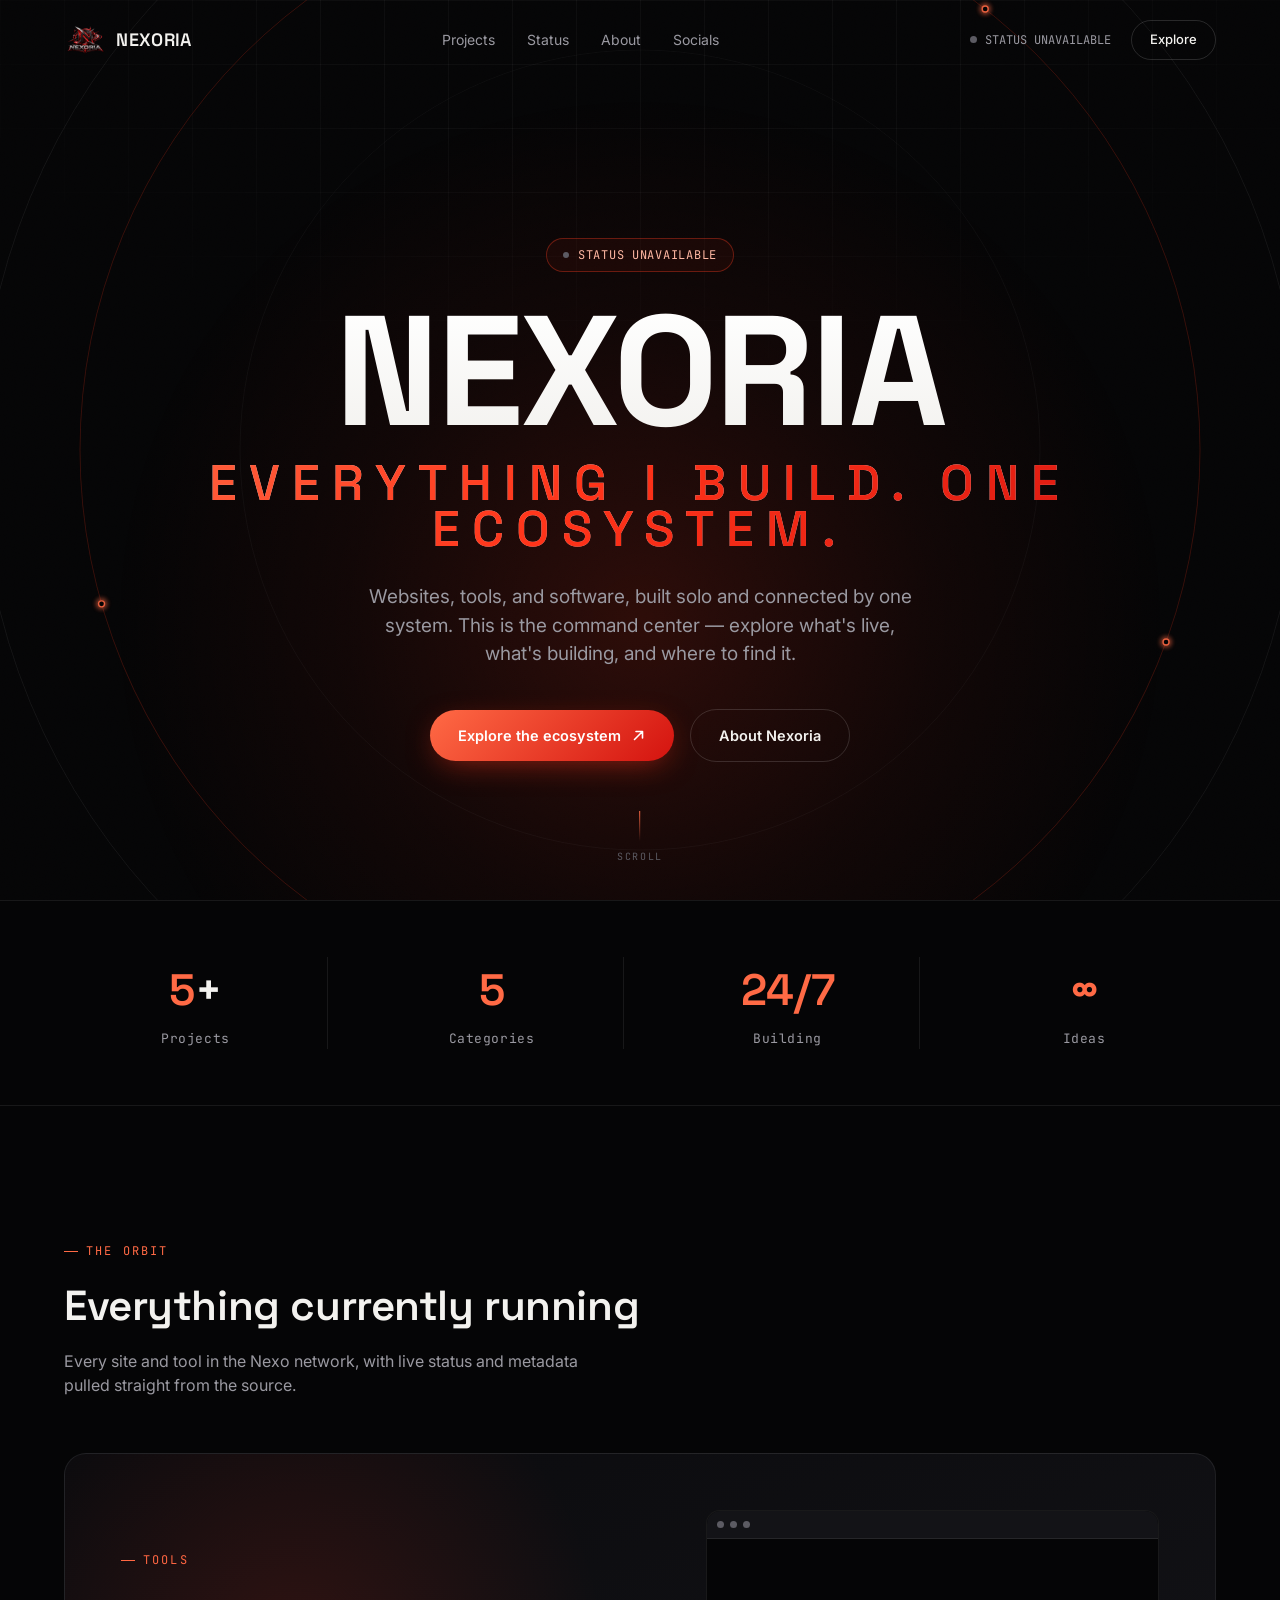
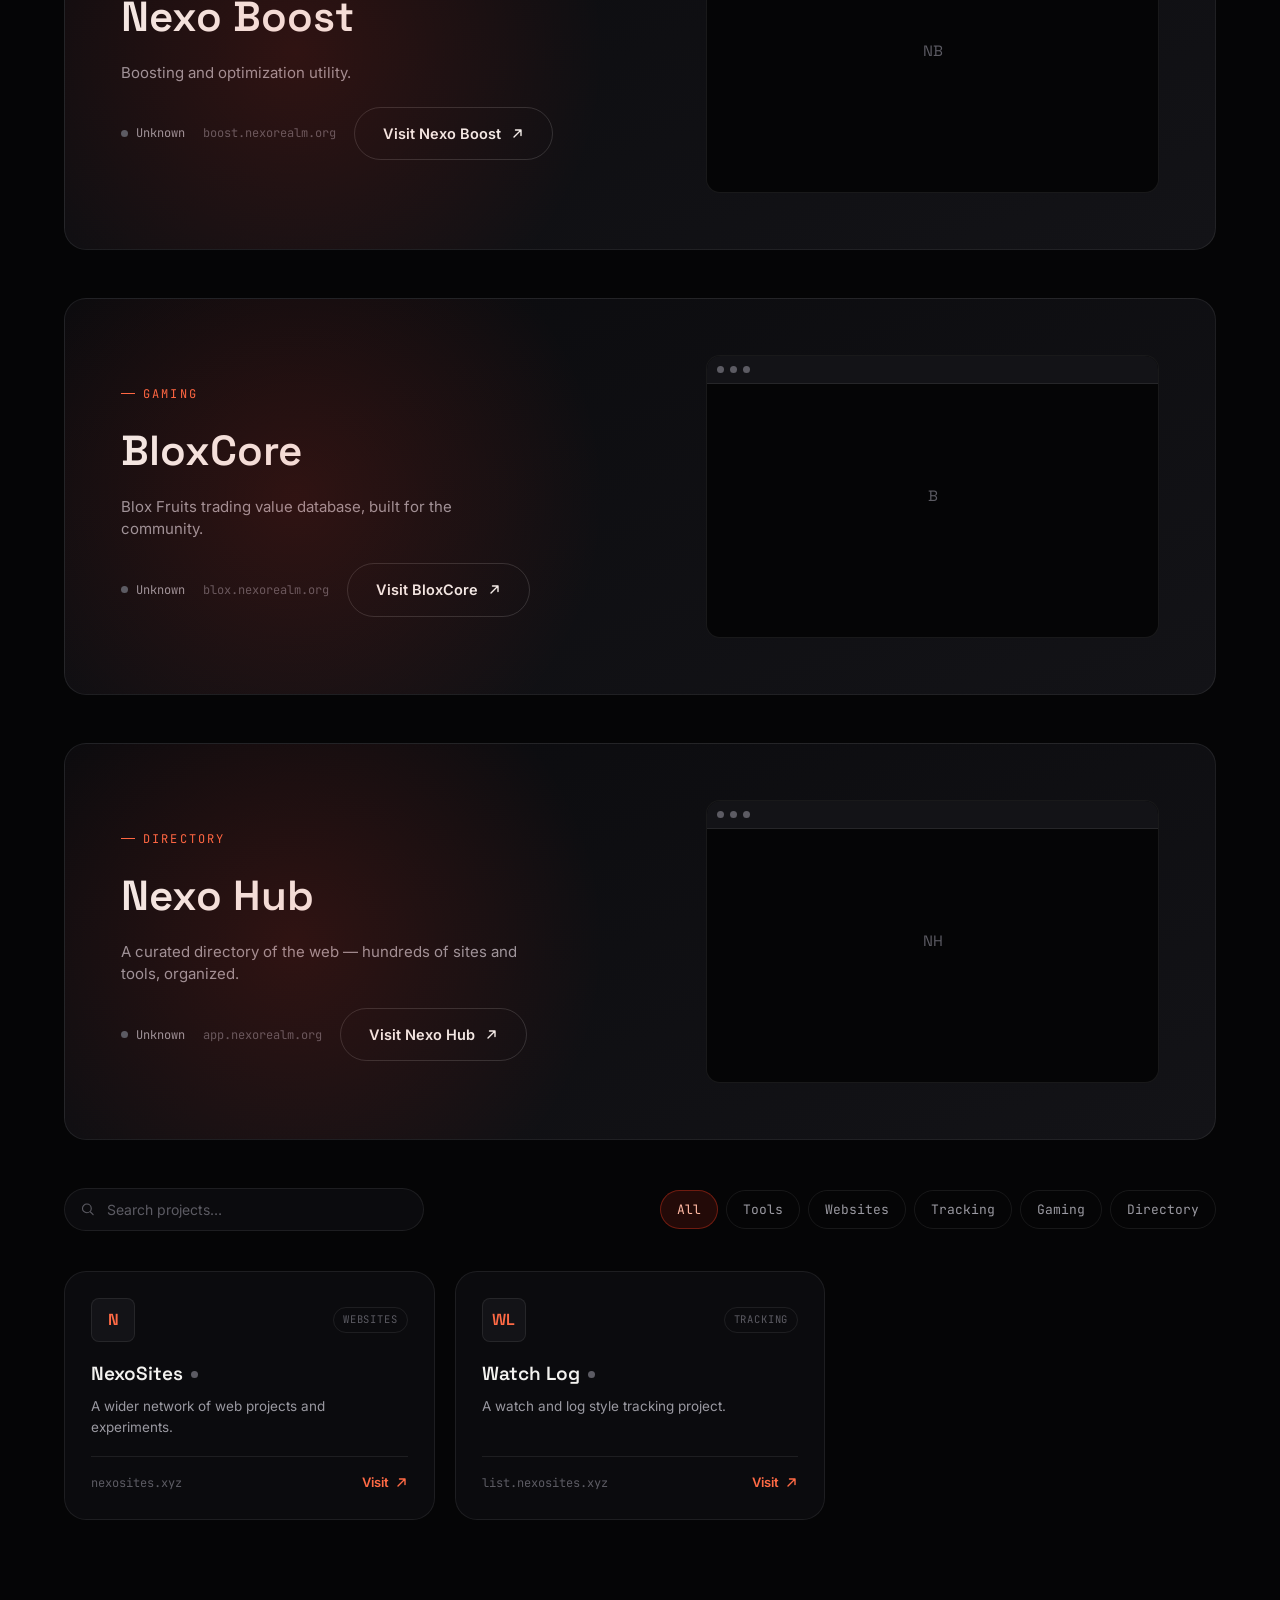
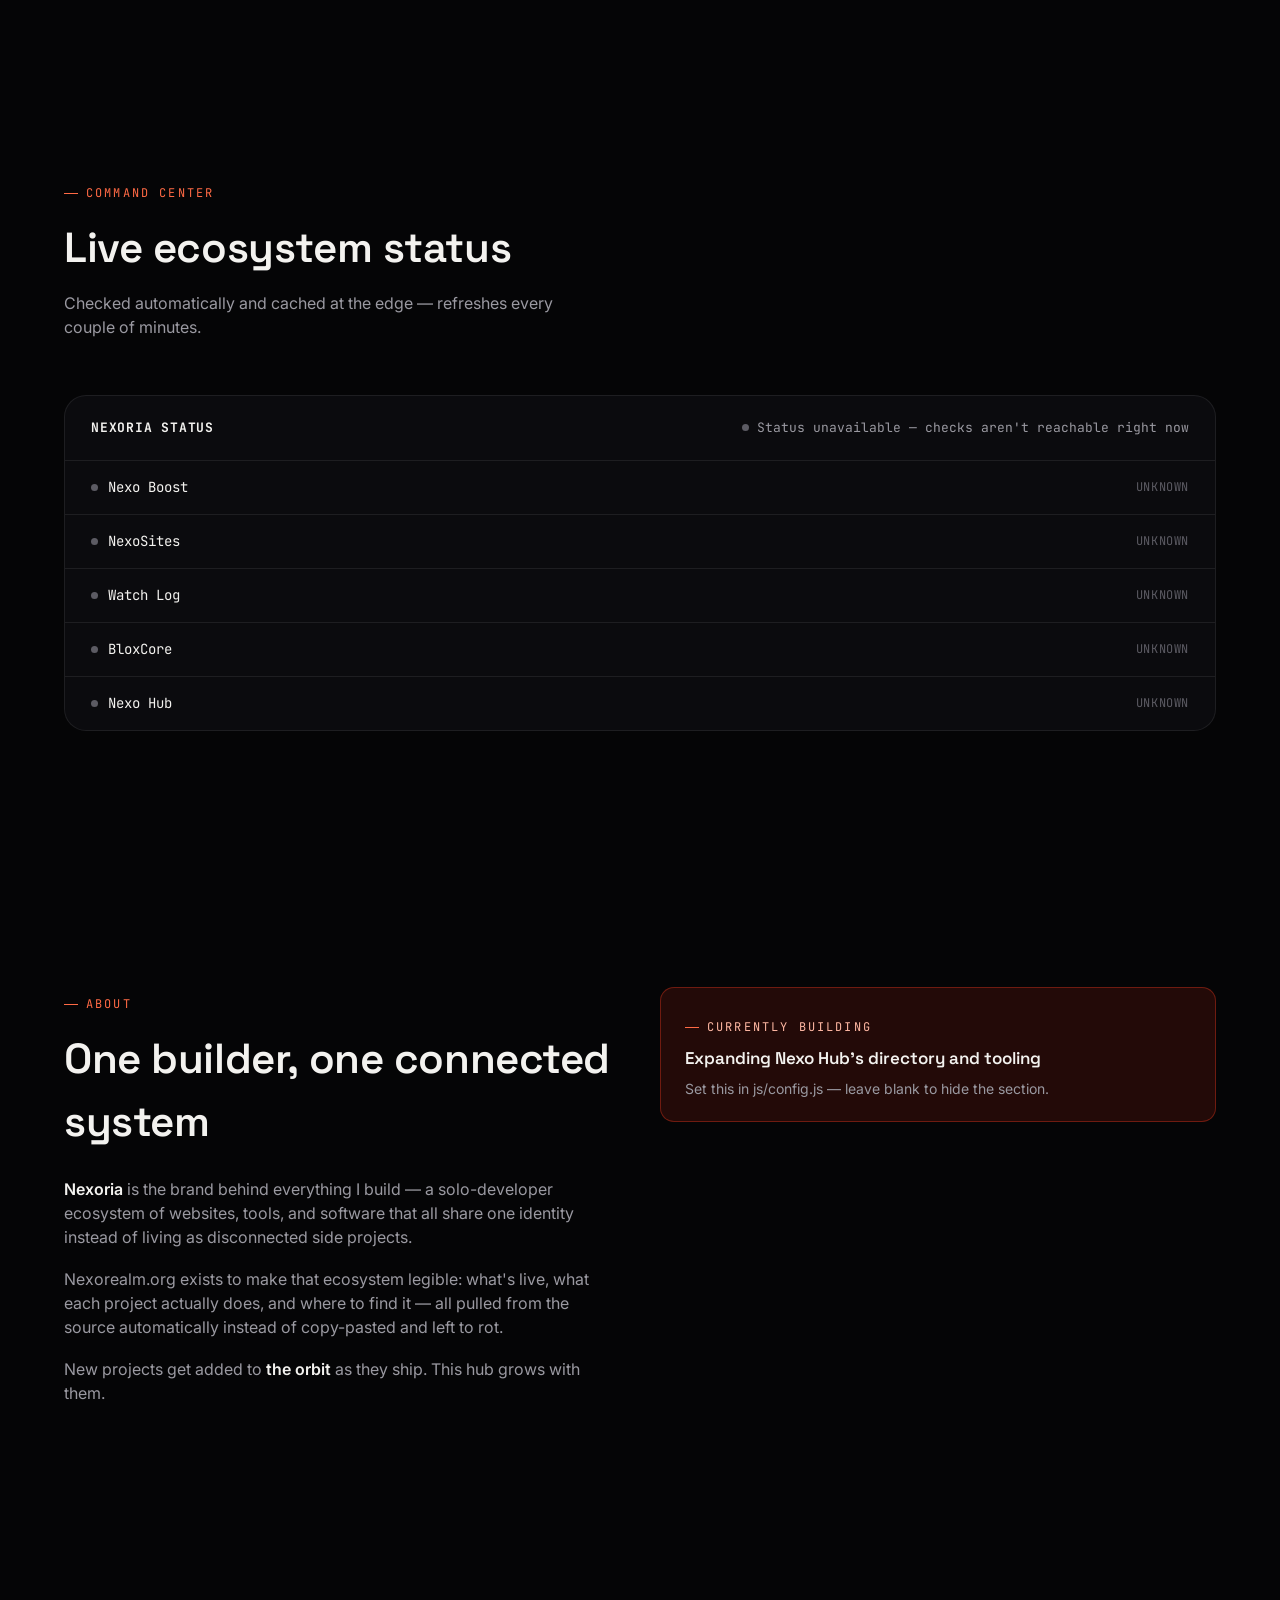
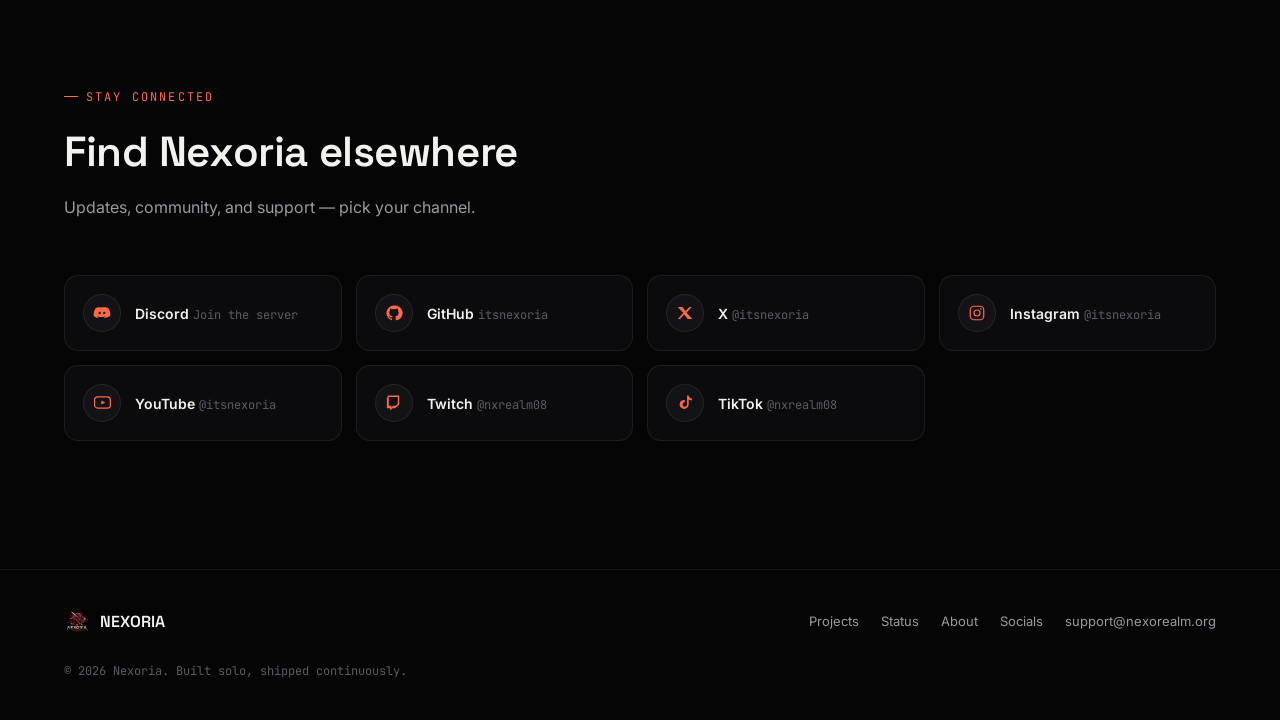
==== commit 7c16d9f5: "bug fix" ====
--- a/index.html
+++ b/index.html
@@ -86,16 +86,14 @@
     <div class="hero-glow" aria-hidden="true"></div>
 
     <svg class="orbit-field" id="orbit-field" viewBox="0 0 1400 1400" aria-hidden="true" focusable="false">
-      <g class="orbit-rotate" style="animation-duration: 140s;">
-        <ellipse class="orbit-ring" cx="700" cy="700" rx="230" ry="230"></ellipse>
-      </g>
+      <ellipse class="orbit-ring" cx="700" cy="700" rx="400" ry="400"></ellipse>
       <g class="orbit-rotate" style="animation-duration: 200s; animation-direction: reverse;">
-        <ellipse class="orbit-ring accent" cx="700" cy="700" rx="340" ry="340"></ellipse>
+        <ellipse class="orbit-ring accent" cx="700" cy="700" rx="560" ry="560"></ellipse>
       </g>
       <g class="orbit-rotate" style="animation-duration: 260s;">
-        <ellipse class="orbit-ring" cx="700" cy="700" rx="460" ry="460"></ellipse>
+        <ellipse class="orbit-ring" cx="700" cy="700" rx="660" ry="660"></ellipse>
       </g>
-      <g id="orbit-nodes"></g>
+      <g class="orbit-rotate" id="orbit-nodes" style="animation-duration: 260s;"></g>
     </svg>
 
     <div class="wrap hero-inner">
--- a/css/styles.css
+++ b/css/styles.css
@@ -357,6 +357,9 @@
   background: var(--checking);
   animation: blink 1.2s infinite;
 }
+.dot.unknown {
+  background: var(--text-faint);
+}
 @keyframes pulse-dot {
   0% {
     box-shadow: 0 0 0 0 rgba(53, 209, 122, 0.45);
@@ -405,6 +408,11 @@
   transform: translate(-50%, -50%);
   z-index: -1;
   opacity: 0.9;
+  pointer-events: none;
+  /* fade the field near the center so it never visually competes with the
+     headline/description/buttons sitting in that column */
+  mask-image: radial-gradient(circle at 50% 50%, transparent 0%, transparent 34%, black 46%, black 100%);
+  -webkit-mask-image: radial-gradient(circle at 50% 50%, transparent 0%, transparent 34%, black 46%, black 100%);
 }
 .orbit-ring {
   fill: none;
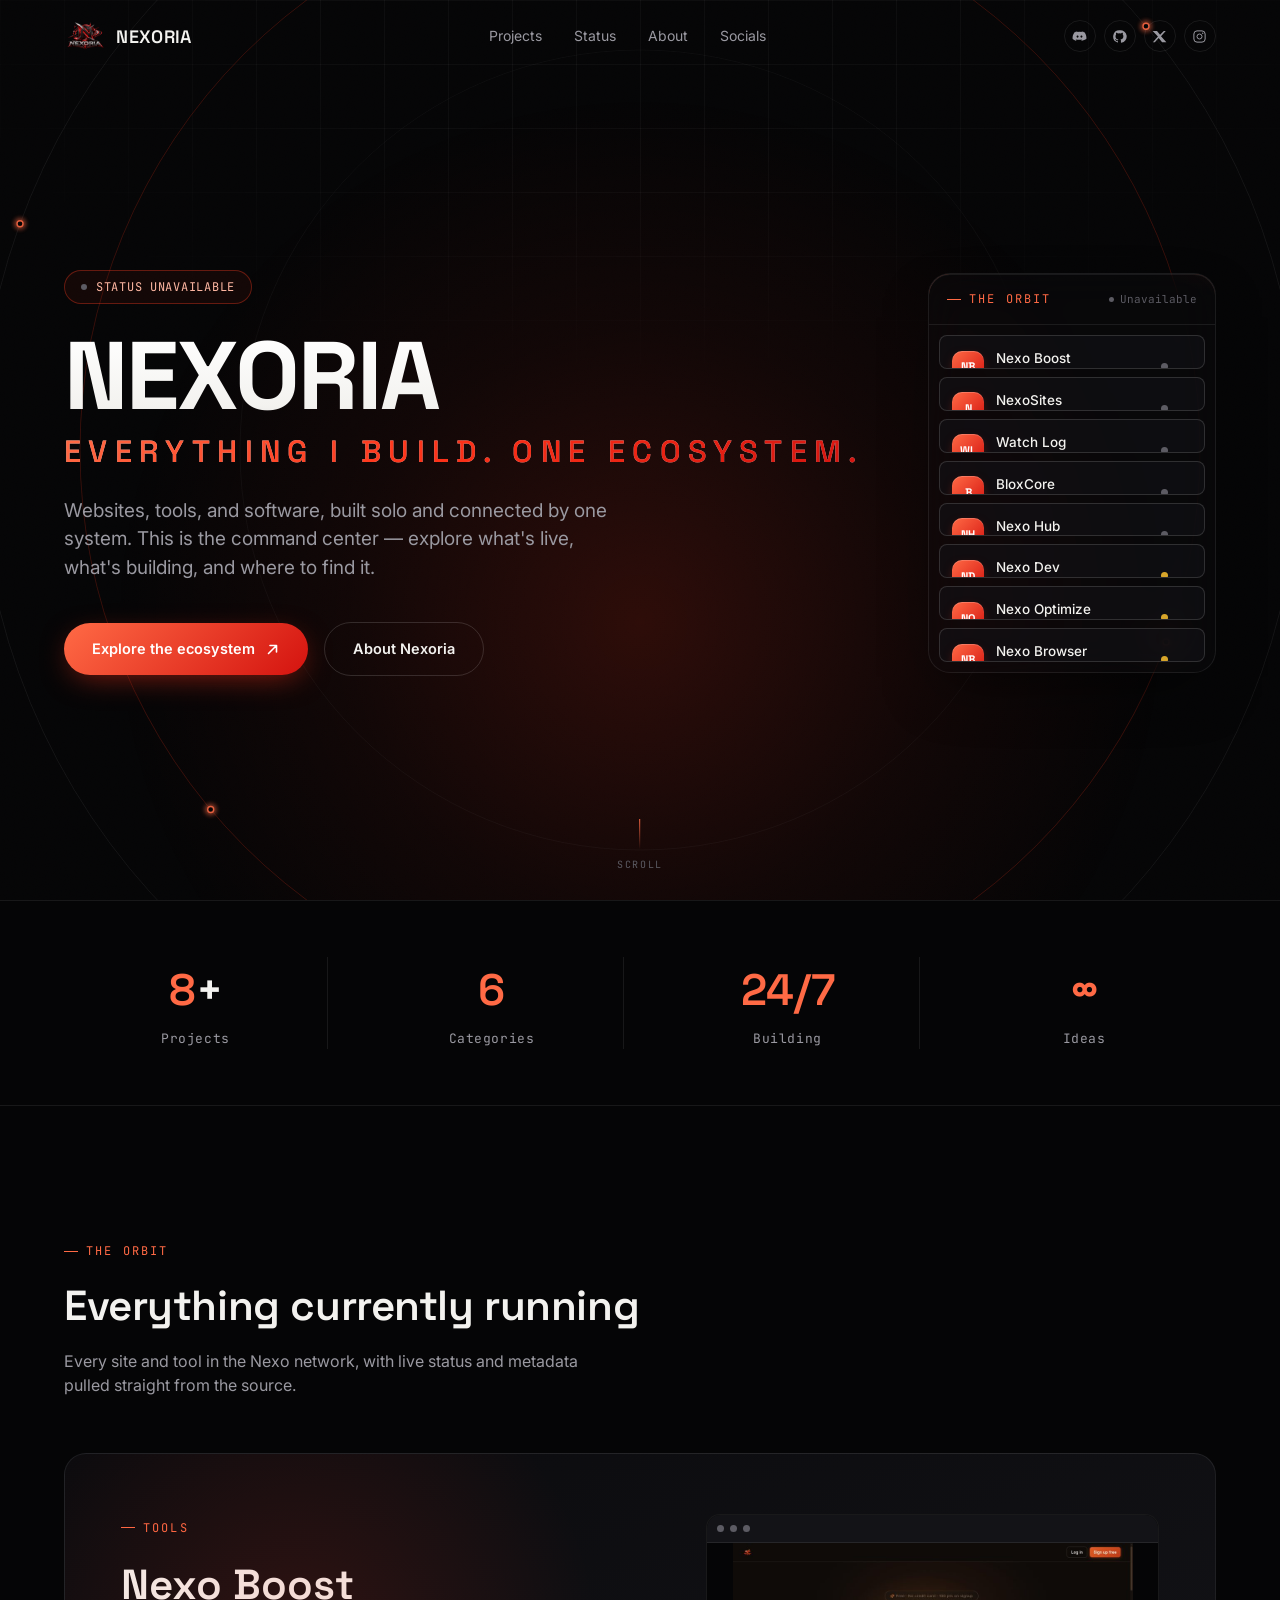
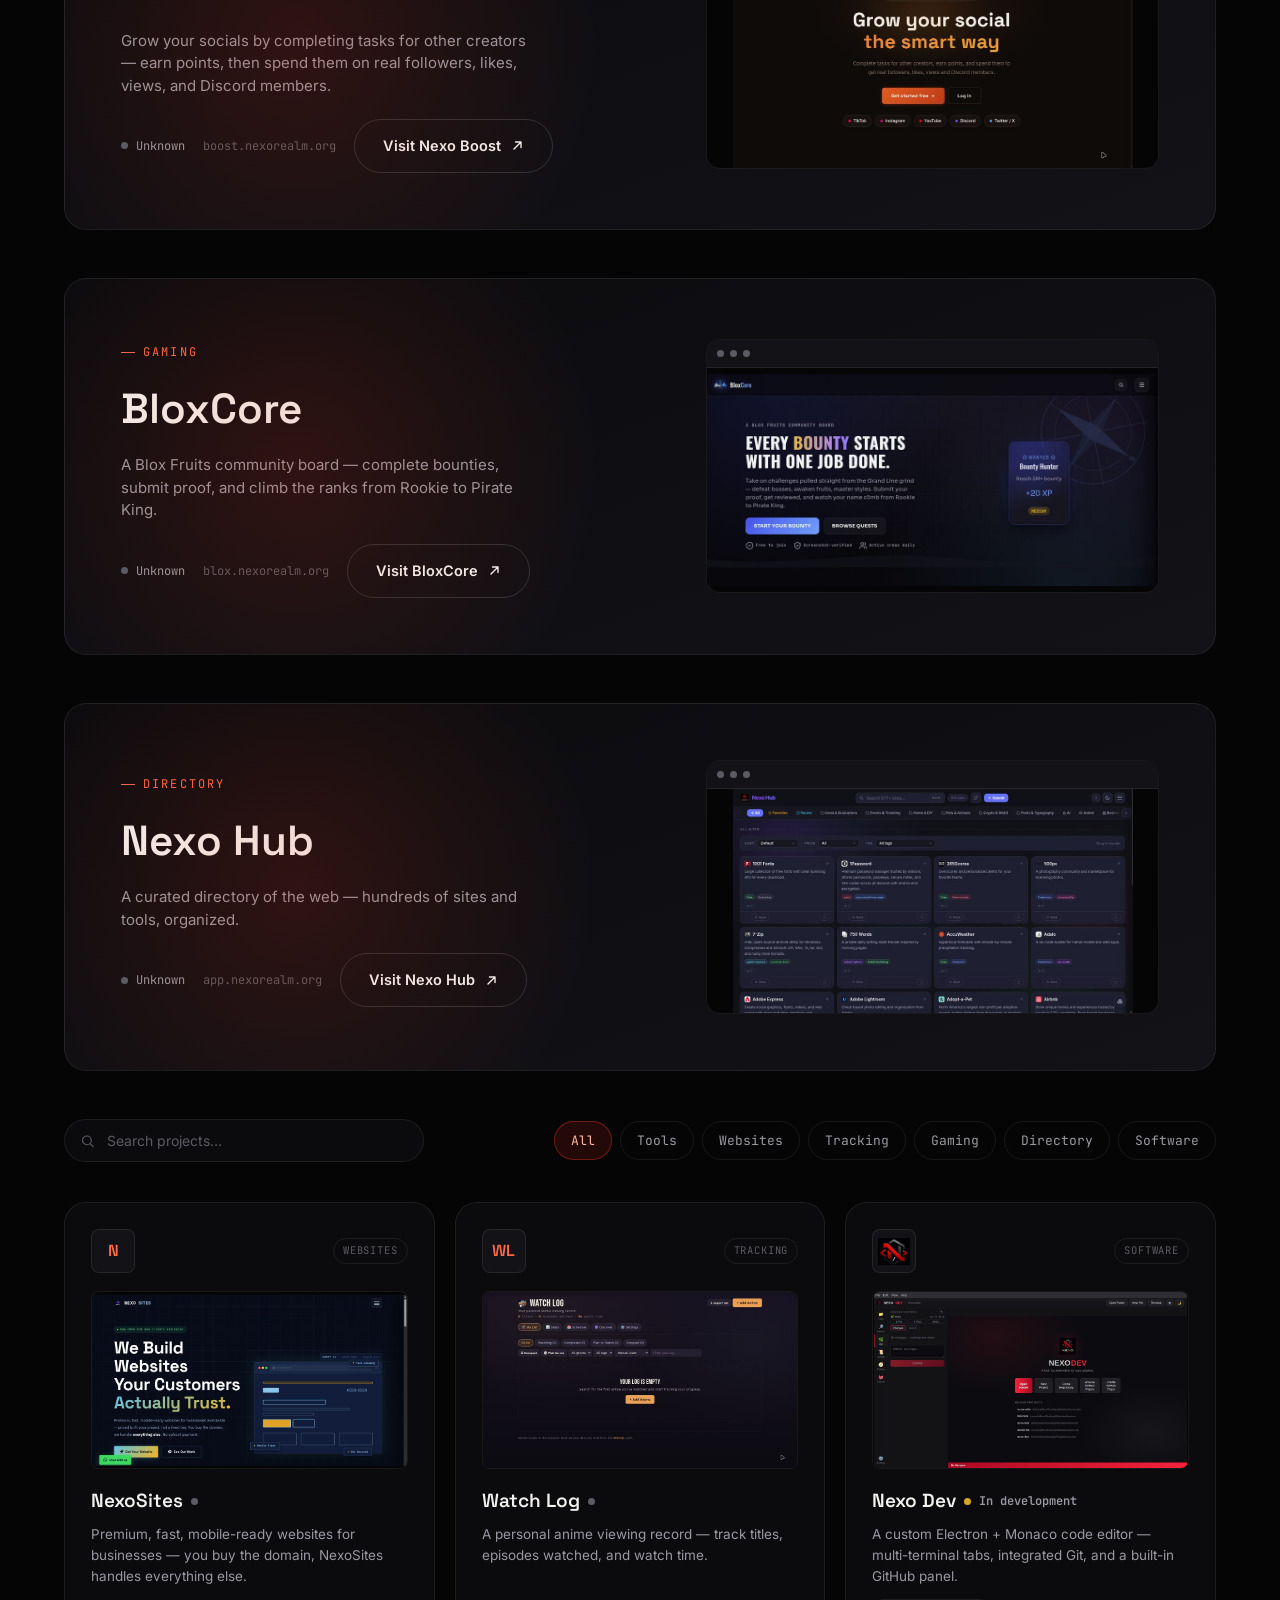
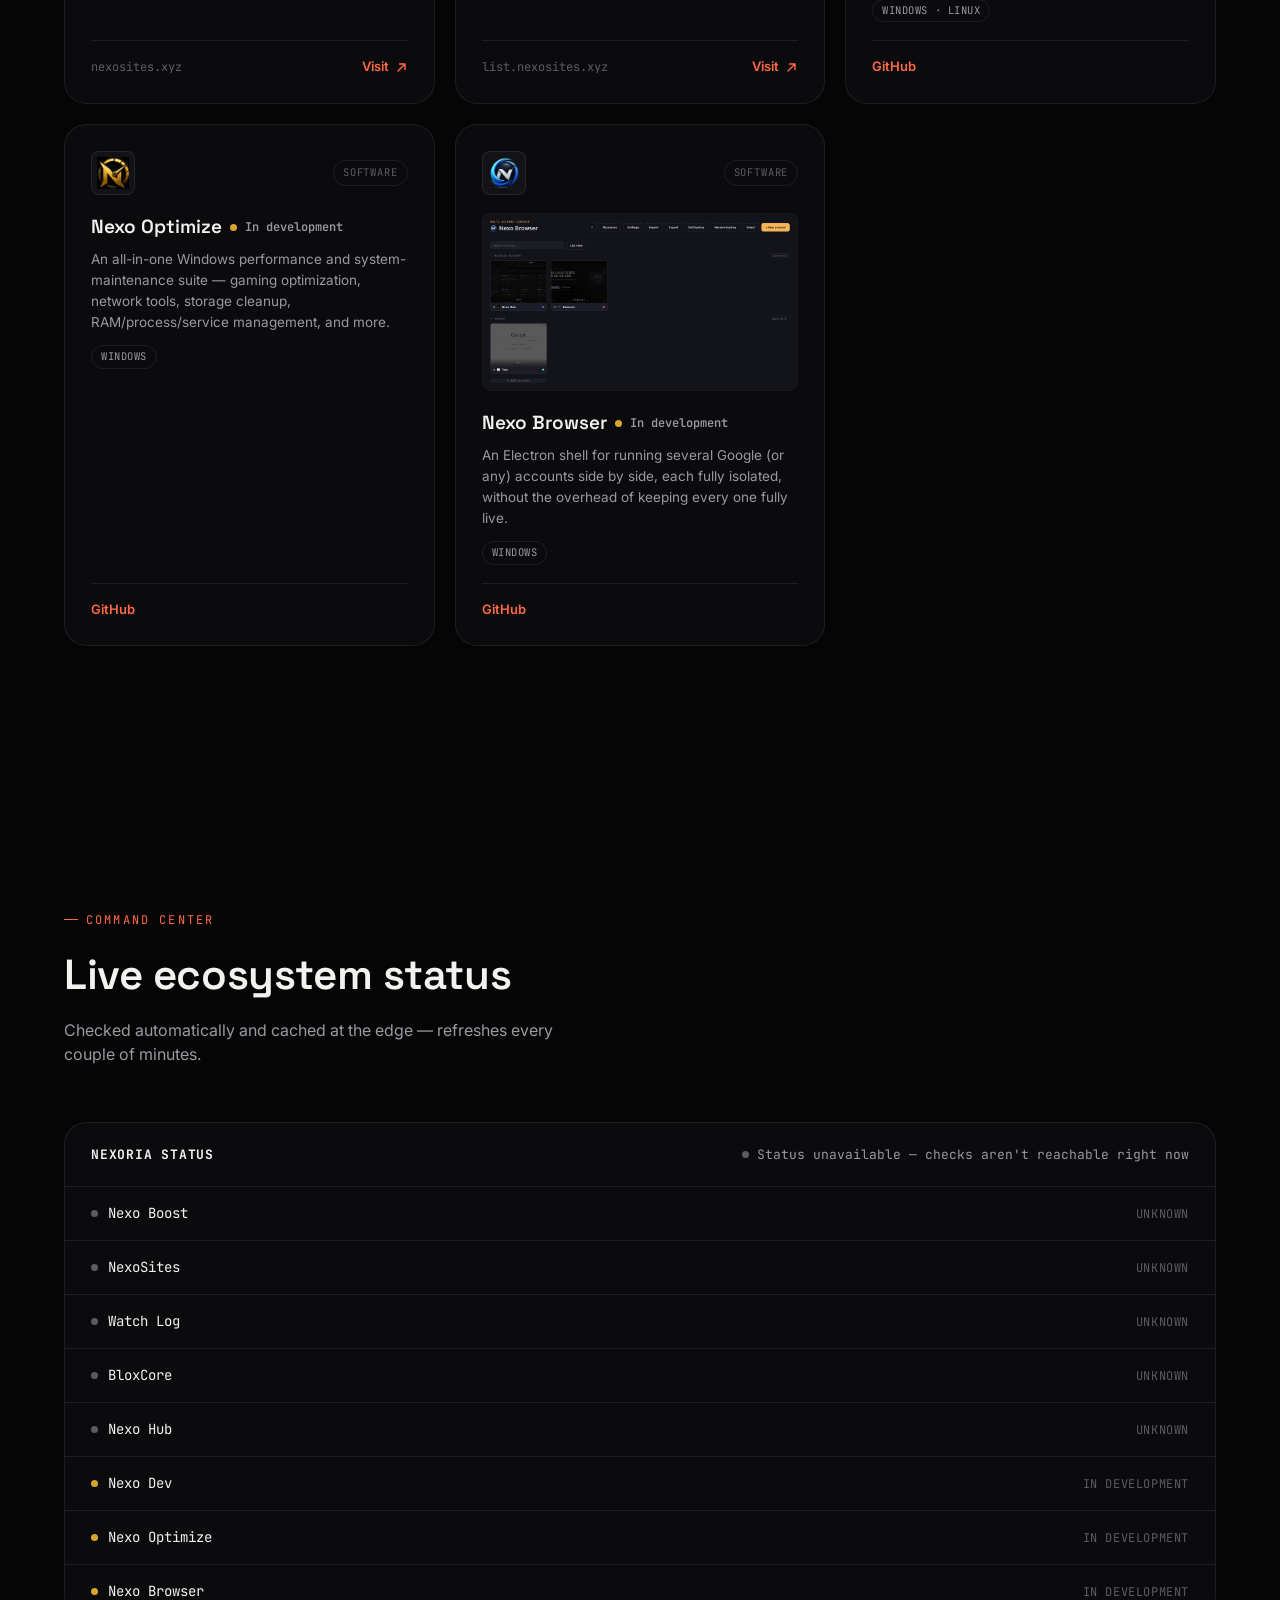
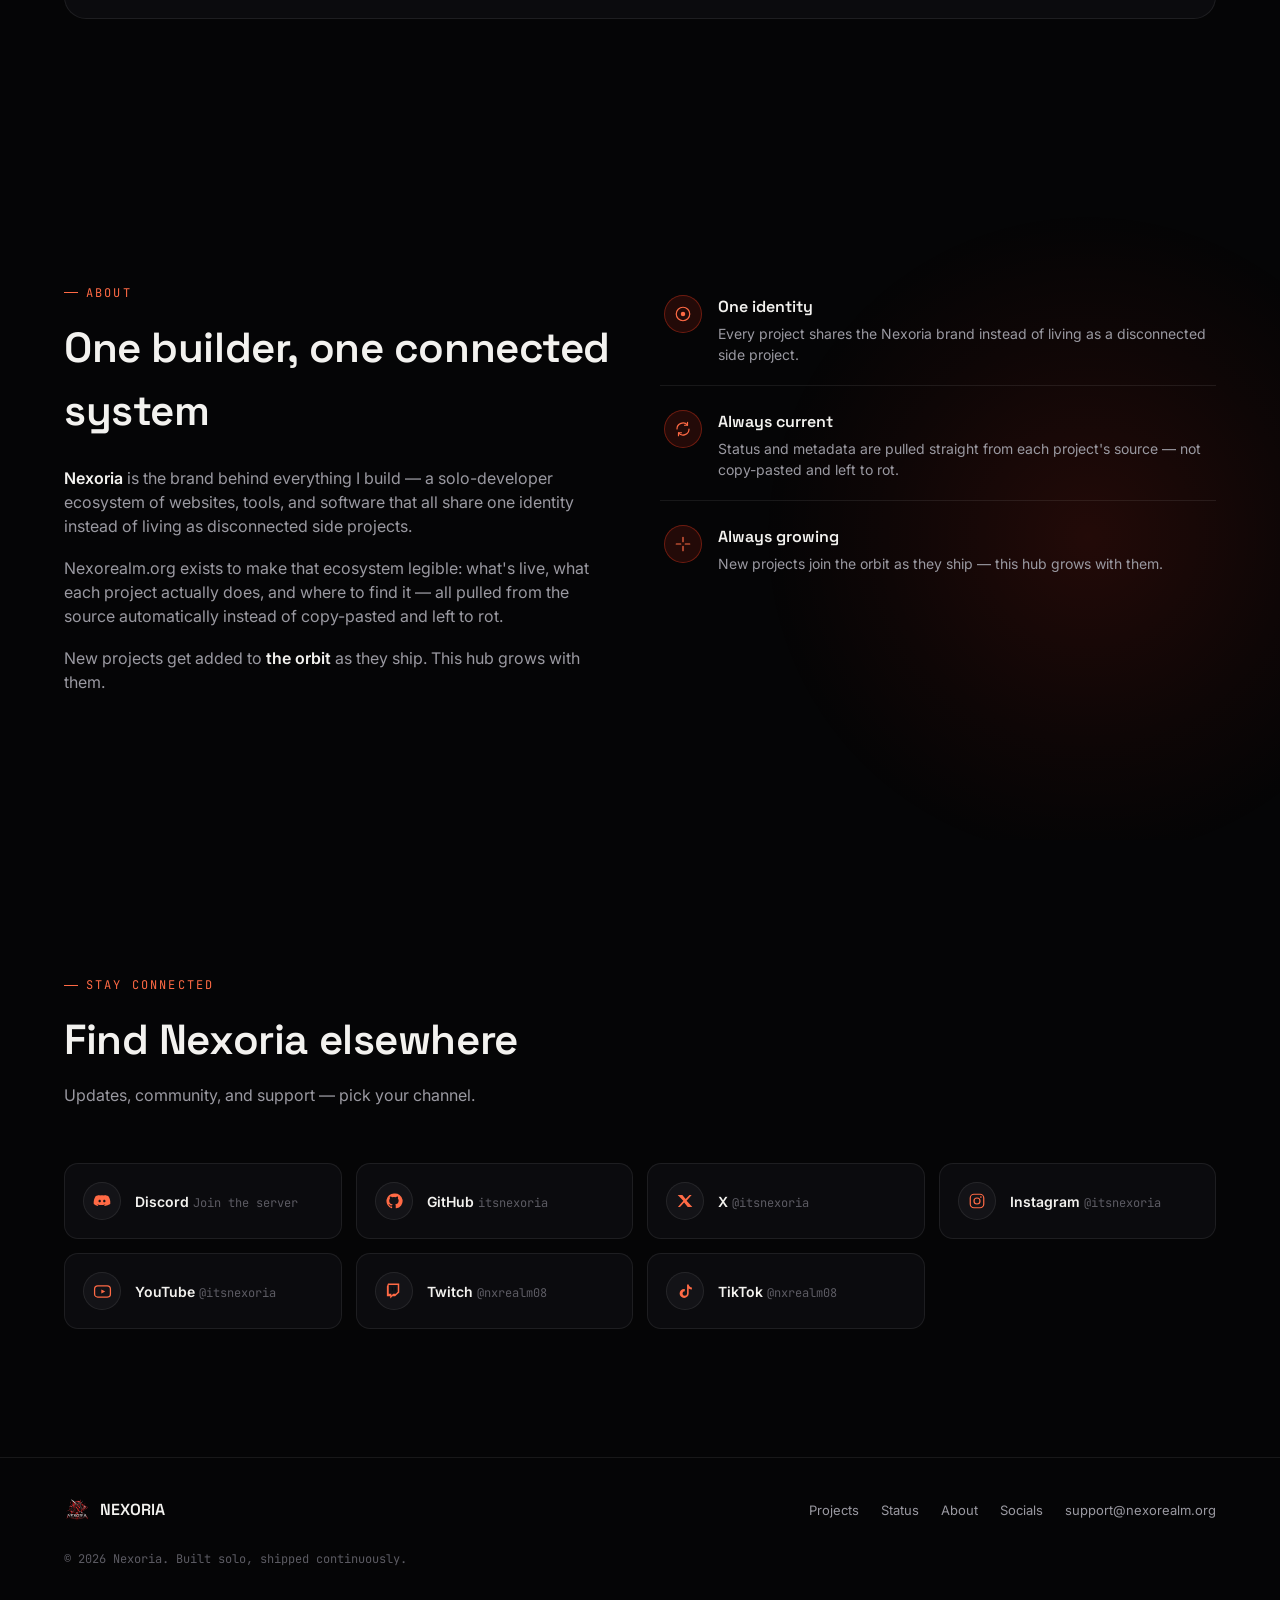
==== commit 39d9e54a: "update" ====
--- a/index.html
+++ b/index.html
@@ -62,10 +62,7 @@
     <a href="#socials">Socials</a>
   </nav>
   <div class="nav-right">
-    <span class="nav-status status-pill" id="nav-status-pill">
-      <span class="dot checking"></span><span data-role="label">CHECKING…</span>
-    </span>
-    <a href="#projects" class="nav-cta">Explore</a>
+    <div class="nav-socials" id="nav-socials" aria-label="Social links"></div>
     <button class="nav-toggle" aria-label="Open menu" aria-expanded="false" aria-controls="mobile-menu">
       <span></span><span></span><span></span>
     </button>
@@ -96,26 +93,39 @@
       <g class="orbit-rotate" id="orbit-nodes" style="animation-duration: 260s;"></g>
     </svg>
 
-    <div class="wrap hero-inner">
-      <span class="hero-badge" id="hero-status-pill">
-        <span class="dot checking" style="width:6px;height:6px;"></span>
-        <span data-role="label">CHECKING ECOSYSTEM…</span>
-      </span>
-      <h1 class="hero-title">
-        NEXORIA
-        <span>Everything I build. One ecosystem.</span>
-      </h1>
-      <p class="hero-desc">
-        Websites, tools, and software, built solo and connected by one system.
-        This is the command center — explore what's live, what's building, and where to find it.
-      </p>
-      <div class="hero-ctas">
-        <a href="#projects" class="btn btn-primary">
-          Explore the ecosystem
-          <svg width="15" height="15" viewBox="0 0 15 15" fill="none" aria-hidden="true"><path d="M3.5 11.5L11.5 3.5M11.5 3.5H5M11.5 3.5V10" stroke="currentColor" stroke-width="1.6" stroke-linecap="round" stroke-linejoin="round"/></svg>
-        </a>
-        <a href="#about" class="btn btn-ghost">About Nexoria</a>
-      </div>
+    <div class="wrap hero-layout">
+      <div class="hero-inner">
+        <span class="hero-badge" id="hero-status-pill">
+          <span class="dot checking" style="width:6px;height:6px;"></span>
+          <span data-role="label">CHECKING ECOSYSTEM…</span>
+        </span>
+        <h1 class="hero-title">
+          NEXORIA
+          <span>Everything I build. One ecosystem.</span>
+        </h1>
+        <p class="hero-desc">
+          Websites, tools, and software, built solo and connected by one system.
+          This is the command center — explore what's live, what's building, and where to find it.
+        </p>
+        <div class="hero-ctas">
+          <a href="#projects" class="btn btn-primary">
+            Explore the ecosystem
+            <svg width="15" height="15" viewBox="0 0 15 15" fill="none" aria-hidden="true"><path d="M3.5 11.5L11.5 3.5M11.5 3.5H5M11.5 3.5V10" stroke="currentColor" stroke-width="1.6" stroke-linecap="round" stroke-linejoin="round"/></svg>
+          </a>
+          <a href="#about" class="btn btn-ghost">About Nexoria</a>
+        </div>
+      </div>
+
+      <aside class="hero-nav-panel" id="hero-nav-panel" aria-label="Quick links to ecosystem projects">
+        <div class="hero-nav-panel-head">
+          <span class="eyebrow" style="margin:0;">The orbit</span>
+          <span class="hero-nav-panel-count" id="hero-nav-count">
+            <span class="dot checking" style="width:5px;height:5px;"></span>
+            <span data-role="label">Checking</span>
+          </span>
+        </div>
+        <div class="hero-nav-panel-list" id="hero-nav-list"></div>
+      </aside>
     </div>
 
     <div class="hero-scroll" aria-hidden="true">
@@ -174,6 +184,7 @@
 
   <!-- ============ ABOUT ============ -->
   <section class="section" id="about">
+    <div class="about-glow" aria-hidden="true"></div>
     <div class="wrap about-grid">
       <div class="reveal">
         <span class="eyebrow">About</span>
@@ -193,6 +204,35 @@
         </div>
       </div>
       <div class="reveal">
+        <div class="principles">
+          <div class="principle">
+            <span class="principle-icon" aria-hidden="true">
+              <svg width="18" height="18" viewBox="0 0 24 24" fill="none"><circle cx="12" cy="12" r="9" stroke="currentColor" stroke-width="1.6"/><circle cx="12" cy="12" r="3" fill="currentColor"/></svg>
+            </span>
+            <div>
+              <strong>One identity</strong>
+              <p>Every project shares the Nexoria brand instead of living as a disconnected side project.</p>
+            </div>
+          </div>
+          <div class="principle">
+            <span class="principle-icon" aria-hidden="true">
+              <svg width="18" height="18" viewBox="0 0 24 24" fill="none"><path d="M4 12a8 8 0 0 1 14-5.3M20 12a8 8 0 0 1-14 5.3" stroke="currentColor" stroke-width="1.6" stroke-linecap="round"/><path d="M18 3v4h-4M6 21v-4h4" stroke="currentColor" stroke-width="1.6" stroke-linecap="round" stroke-linejoin="round"/></svg>
+            </span>
+            <div>
+              <strong>Always current</strong>
+              <p>Status and metadata are pulled straight from each project's source — not copy-pasted and left to rot.</p>
+            </div>
+          </div>
+          <div class="principle">
+            <span class="principle-icon" aria-hidden="true">
+              <svg width="18" height="18" viewBox="0 0 24 24" fill="none"><path d="M12 3v6M12 15v6M3 12h6M15 12h6" stroke="currentColor" stroke-width="1.6" stroke-linecap="round"/></svg>
+            </span>
+            <div>
+              <strong>Always growing</strong>
+              <p>New projects join the orbit as they ship — this hub grows with them.</p>
+            </div>
+          </div>
+        </div>
         <div class="building-card" id="building-card" hidden>
           <span class="eyebrow" style="color:#ffb8a3;">Currently building</span>
           <strong id="building-title"></strong>
@@ -234,6 +274,16 @@
   </div>
 </footer>
 
+<div class="lightbox" id="lightbox" role="dialog" aria-modal="true" aria-label="Enlarged preview" hidden>
+  <button class="lightbox-close" id="lightbox-close" aria-label="Close preview">
+    <svg width="20" height="20" viewBox="0 0 20 20" fill="none" aria-hidden="true"><path d="M4 4l12 12M16 4L4 16" stroke="currentColor" stroke-width="1.8" stroke-linecap="round"/></svg>
+  </button>
+  <figure class="lightbox-figure">
+    <img id="lightbox-img" src="" alt="" />
+    <figcaption id="lightbox-caption"></figcaption>
+  </figure>
+</div>
+
 <script src="/js/config.js"></script>
 <script src="/js/main.js"></script>
 </body>
--- a/css/styles.css
+++ b/css/styles.css
@@ -71,6 +71,30 @@
   -webkit-font-smoothing: antialiased;
   overflow-x: hidden;
 }
+
+/* site-wide custom scrollbar — same red-ember treatment used everywhere
+   else, instead of the default OS scrollbar */
+html {
+  scrollbar-width: thin;
+  scrollbar-color: var(--red-ember) var(--void);
+}
+::-webkit-scrollbar {
+  width: 10px;
+  height: 10px;
+}
+::-webkit-scrollbar-track {
+  background: var(--void);
+}
+::-webkit-scrollbar-thumb {
+  background: linear-gradient(var(--red-ember), var(--red-deep));
+  border-radius: 100px;
+  border: 2px solid var(--void);
+  background-clip: padding-box;
+}
+::-webkit-scrollbar-thumb:hover {
+  background: var(--red-ember);
+  background-clip: padding-box;
+}
 img {
   max-width: 100%;
   display: block;
@@ -244,6 +268,26 @@
   color: var(--text-dim);
   transition: color 0.2s;
   position: relative;
+  padding-bottom: 2px;
+}
+.nav-links a::after {
+  content: "";
+  position: absolute;
+  left: 0;
+  bottom: -2px;
+  height: 1px;
+  width: 100%;
+  background: var(--red-ember);
+  transform: scaleX(0);
+  transform-origin: left;
+  transition: transform 0.3s var(--ease);
+}
+.nav-links a:hover::after,
+.nav-links a:focus-visible::after {
+  transform: scaleX(1);
+}
+.nav-links a[aria-current="true"]::after {
+  transform: scaleX(1);
 }
 .nav-links a:hover {
   color: var(--text);
@@ -253,26 +297,36 @@
   align-items: center;
   gap: 20px;
 }
-.nav-status {
+.nav-socials {
   display: none;
-}
-@media (min-width: 900px) {
-  .nav-status {
+  align-items: center;
+  gap: 8px;
+}
+@media (min-width: 640px) {
+  .nav-socials {
     display: flex;
   }
 }
-.nav-cta {
-  border: 1px solid var(--border-strong);
-  padding: 9px 18px;
-  border-radius: 100px;
-  font-size: 13px;
-  font-weight: 500;
-  transition: border-color 0.2s, background 0.2s, transform 0.2s;
-}
-.nav-cta:hover {
+.nav-socials a {
+  width: 32px;
+  height: 32px;
+  border-radius: 50%;
+  border: 1px solid var(--border);
+  display: flex;
+  align-items: center;
+  justify-content: center;
+  color: var(--text-dim);
+  transition: border-color 0.2s, background 0.2s, color 0.2s, transform 0.2s;
+}
+.nav-socials a:hover {
   border-color: var(--border-red);
   background: var(--red-dim);
+  color: var(--red-ember);
   transform: translateY(-1px);
+}
+.nav-socials svg {
+  width: 15px;
+  height: 15px;
 }
 .nav-toggle {
   display: flex;
@@ -360,6 +414,9 @@
 .dot.unknown {
   background: var(--text-faint);
 }
+.dot.building {
+  background: var(--checking);
+}
 @keyframes pulse-dot {
   0% {
     box-shadow: 0 0 0 0 rgba(53, 209, 122, 0.45);
@@ -386,6 +443,10 @@
   display: flex;
   align-items: center;
   padding-top: 100px;
+  /* guarantees breathing room below the CTAs before the stats divider,
+     even on shorter windows where the content nearly fills the section
+     and centering alone wouldn't leave any gap underneath */
+  padding-bottom: clamp(40px, 6vh, 80px);
   overflow: hidden;
 }
 .hero-glow {
@@ -398,6 +459,15 @@
   background: radial-gradient(circle, rgba(255, 51, 25, 0.16) 0%, rgba(255, 51, 25, 0.05) 38%, transparent 68%);
   pointer-events: none;
   z-index: -1;
+}
+.hero-cursor-glow {
+  position: absolute;
+  inset: 0;
+  z-index: -1;
+  opacity: 0;
+  transition: opacity 0.4s var(--ease);
+  pointer-events: none;
+  background: radial-gradient(500px circle at var(--mx, 50%) var(--my, 50%), rgba(255, 106, 69, 0.1), transparent 60%);
 }
 .orbit-field {
   position: absolute;
@@ -447,6 +517,22 @@
   letter-spacing: 0.04em;
 }
 
+.hero-layout {
+  position: relative;
+  width: 100%;
+  display: flex;
+  flex-direction: column;
+  align-items: center;
+  gap: 44px;
+}
+@media (min-width: 1024px) {
+  .hero-layout {
+    flex-direction: row;
+    align-items: center;
+    justify-content: center;
+    gap: 56px;
+  }
+}
 .hero-inner {
   position: relative;
   width: 100%;
@@ -503,6 +589,28 @@
   gap: 16px;
   margin-top: 40px;
 }
+/* Two-column layout once there's room for the nav panel beside the
+   headline. Placed after the base rules above (same selectors, so
+   source order is what makes this win at matching widths). */
+@media (min-width: 1024px) {
+  .hero-inner {
+    flex: 1 1 auto;
+    min-width: 0;
+    text-align: left;
+  }
+  .hero-desc {
+    margin: 30px 0 0;
+  }
+  .hero-ctas {
+    justify-content: flex-start;
+  }
+  /* the headline gets a bit of room taken by the nav panel now, so it
+     scales down a notch to comfortably fit next to it rather than risk
+     overlapping — still large, just not edge-to-edge large */
+  .hero-title {
+    font-size: clamp(40px, 7.5vw, 128px);
+  }
+}
 .btn {
   display: inline-flex;
   align-items: center;
@@ -538,7 +646,7 @@
 }
 .hero-scroll {
   position: absolute;
-  bottom: 36px;
+  bottom: 28px;
   left: 50%;
   transform: translateX(-50%);
   display: flex;
@@ -550,6 +658,227 @@
   font-size: 10px;
   letter-spacing: 0.16em;
   text-transform: uppercase;
+  pointer-events: none;
+  z-index: -1;
+}
+/* On shorter viewports the hero's own content (badge + title + copy +
+   buttons) can run taller than the visible window, which pushes the CTA
+   row down toward where this cue sits. Rather than risk any overlap,
+   hide it once there isn't comfortably room for it. */
+@media (max-height: 820px) {
+  .hero-scroll {
+    display: none;
+  }
+}
+
+/* In-page quick-launch list card — a normal part of the hero's layout
+   flow, not a slide-out drawer. Stacks full-width below the headline on
+   small/medium screens, sits beside it as a fixed-width card once
+   .hero-layout switches to a row at 1024px (see above). */
+.hero-nav-panel {
+  position: relative;
+  display: flex;
+  flex-direction: column;
+  width: 100%;
+  max-width: 380px;
+  max-height: 400px;
+  /* glassy — see-through enough to hint at the orbit rings behind it */
+  background: rgba(13, 13, 16, 0.32);
+  backdrop-filter: blur(20px) saturate(150%);
+  -webkit-backdrop-filter: blur(20px) saturate(150%);
+  border: 1px solid var(--border);
+  border-radius: var(--radius-l);
+  overflow: hidden;
+  flex-shrink: 0;
+  box-shadow: 0 24px 60px -20px rgba(0, 0, 0, 0.6), inset 0 1px 0 rgba(255, 255, 255, 0.07);
+}
+.hero-nav-panel::before {
+  content: "";
+  position: absolute;
+  inset: -1px;
+  border-radius: inherit;
+  padding: 1px;
+  background: linear-gradient(160deg, rgba(255, 106, 69, 0.4), rgba(255, 106, 69, 0) 45%);
+  -webkit-mask: linear-gradient(#fff 0 0) content-box, linear-gradient(#fff 0 0);
+  -webkit-mask-composite: xor;
+  mask-composite: exclude;
+  pointer-events: none;
+}
+.hero-nav-panel::after {
+  content: "";
+  position: absolute;
+  top: -60%;
+  right: -40%;
+  width: 70%;
+  height: 70%;
+  background: radial-gradient(circle, rgba(255, 51, 25, 0.14), transparent 70%);
+  pointer-events: none;
+}
+@media (min-width: 1024px) {
+  .hero-nav-panel {
+    width: 288px;
+    max-width: none;
+  }
+}
+.hero-nav-panel-head {
+  position: relative;
+  display: flex;
+  align-items: center;
+  justify-content: space-between;
+  gap: 10px;
+  padding: 16px 18px;
+  border-bottom: 1px solid var(--border);
+}
+.hero-nav-panel-count {
+  font-family: var(--font-mono);
+  font-size: 11px;
+  color: var(--text-faint);
+  display: flex;
+  align-items: center;
+  gap: 6px;
+}
+.hero-nav-panel-list {
+  position: relative;
+  display: flex;
+  flex-direction: column;
+  gap: 8px;
+  padding: 10px;
+  overflow-y: auto;
+  /* custom scrollbar — thin, rounded, matches the accent color instead
+     of the default OS scrollbar */
+  scrollbar-width: thin;
+  scrollbar-color: var(--red-ember) transparent;
+}
+.hero-nav-panel-list::-webkit-scrollbar {
+  width: 6px;
+}
+.hero-nav-panel-list::-webkit-scrollbar-track {
+  background: transparent;
+}
+.hero-nav-panel-list::-webkit-scrollbar-thumb {
+  background: linear-gradient(var(--red-ember), var(--red-deep));
+  border-radius: 100px;
+}
+.hero-nav-panel-list::-webkit-scrollbar-thumb:hover {
+  background: var(--red-ember);
+}
+.hero-nav-link {
+  position: relative;
+  display: flex;
+  flex-direction: column;
+  align-items: stretch;
+  padding: 12px;
+  border: 1px solid var(--border-strong);
+  border-radius: var(--radius-s);
+  background: rgba(20, 20, 24, 0.55);
+  transition: background 0.2s, border-color 0.25s var(--ease);
+  overflow: hidden;
+}
+.hero-nav-link::before {
+  content: "";
+  position: absolute;
+  left: 0;
+  top: 0;
+  bottom: 0;
+  width: 2px;
+  background: var(--red-ember);
+  transform: scaleY(0);
+  transition: transform 0.25s var(--ease);
+}
+.hero-nav-link:hover,
+.hero-nav-link:focus-visible {
+  background: var(--red-dim);
+  border-color: var(--border-red);
+}
+.hero-nav-link:hover::before,
+.hero-nav-link:focus-visible::before {
+  transform: scaleY(1);
+}
+.hero-nav-link-row {
+  display: flex;
+  align-items: center;
+  gap: 12px;
+  width: 100%;
+}
+.hero-nav-link-icon {
+  flex-shrink: 0;
+  width: 32px;
+  height: 32px;
+  border-radius: 10px;
+  background: linear-gradient(135deg, var(--red-ember), var(--red-deep));
+  box-shadow: 0 4px 12px -4px rgba(255, 51, 25, 0.55), inset 0 1px 0 rgba(255, 255, 255, 0.2);
+  display: flex;
+  align-items: center;
+  justify-content: center;
+  overflow: hidden;
+}
+.hero-nav-link-icon img {
+  width: 100%;
+  height: 100%;
+  object-fit: contain;
+  padding: 3px;
+}
+.hero-nav-link-icon .fallback {
+  font-family: var(--font-display);
+  font-weight: 700;
+  font-size: 11px;
+  letter-spacing: -0.02em;
+  color: #fff;
+}
+.hero-nav-link-text {
+  min-width: 0;
+  flex: 1;
+}
+.hero-nav-link-text .name {
+  display: block;
+  font-size: 13.5px;
+  font-weight: 500;
+  color: var(--text);
+  overflow: hidden;
+  text-overflow: ellipsis;
+  white-space: nowrap;
+}
+.hero-nav-link-text .category {
+  display: block;
+  font-family: var(--font-mono);
+  font-size: 10.5px;
+  color: var(--text-faint);
+  text-transform: uppercase;
+  letter-spacing: 0.04em;
+  margin-top: 1px;
+}
+.hero-nav-link .dot {
+  flex-shrink: 0;
+}
+.hero-nav-link-arrow {
+  flex-shrink: 0;
+  color: var(--text-faint);
+  opacity: 0;
+  transform: translate(-4px, 4px);
+  transition: opacity 0.25s var(--ease), transform 0.25s var(--ease), color 0.25s;
+}
+.hero-nav-link:hover .hero-nav-link-arrow,
+.hero-nav-link:focus-visible .hero-nav-link-arrow {
+  opacity: 1;
+  transform: translate(0, 0);
+  color: var(--red-ember);
+}
+/* short description — hidden by default, expands in on hover/focus */
+.hero-nav-link-desc {
+  display: block;
+  max-height: 0;
+  opacity: 0;
+  font-size: 11.5px;
+  line-height: 1.4;
+  color: var(--text-dim);
+  overflow: hidden;
+  transition: max-height 0.3s var(--ease), opacity 0.25s var(--ease), margin-top 0.3s var(--ease);
+}
+.hero-nav-link:hover .hero-nav-link-desc,
+.hero-nav-link:focus-visible .hero-nav-link-desc {
+  max-height: 60px;
+  opacity: 1;
+  margin-top: 8px;
 }
 .hero-scroll .line {
   width: 1px;
@@ -779,13 +1108,44 @@
 .card-icon img {
   width: 100%;
   height: 100%;
-  object-fit: cover;
+  object-fit: contain;
+  padding: 5px;
 }
 .card-icon .fallback {
   font-family: var(--font-display);
   font-weight: 600;
   color: var(--red-ember);
   font-size: 16px;
+}
+.card-thumb {
+  position: relative;
+  border-radius: var(--radius-s);
+  overflow: hidden;
+  border: 1px solid var(--border);
+  aspect-ratio: 16 / 9;
+  background: var(--void);
+  transition: border-color 0.35s var(--ease);
+  display: flex;
+  align-items: center;
+  justify-content: center;
+}
+.card:hover .card-thumb,
+.card:focus-within .card-thumb {
+  border-color: var(--border-red);
+}
+.card-thumb img {
+  width: 100%;
+  height: 100%;
+  /* contain, not cover — guarantees the full screenshot is always
+     visible with no cropped text, at the cost of a small letterbox
+     when a screenshot's aspect ratio doesn't exactly match the card */
+  object-fit: contain;
+  display: block;
+  transition: transform 0.5s var(--ease);
+}
+.card:hover .card-thumb img,
+.card:focus-within .card-thumb img {
+  transform: scale(1.04);
 }
 .card-category {
   font-family: var(--font-mono);
@@ -861,6 +1221,47 @@
   position: absolute;
   inset: 0;
   border-radius: inherit;
+  z-index: 1;
+}
+
+/* software card extras — tags + explicit links, layered above the
+   whole-card link-cover so they stay independently clickable */
+.card-tags {
+  display: flex;
+  flex-wrap: wrap;
+  gap: 8px;
+  margin-top: 12px;
+}
+.tag {
+  font-family: var(--font-mono);
+  font-size: 10.5px;
+  letter-spacing: 0.05em;
+  text-transform: uppercase;
+  color: var(--text-dim);
+  border: 1px solid var(--border);
+  padding: 3px 9px;
+  border-radius: 100px;
+}
+.card-extra-links {
+  position: relative;
+  z-index: 2;
+  display: flex;
+  flex-wrap: wrap;
+  gap: 18px;
+}
+.card-extra-links a {
+  position: relative;
+  z-index: 2;
+  font-size: 13px;
+  font-weight: 600;
+  color: var(--red-ember);
+  text-decoration: underline;
+  text-underline-offset: 3px;
+  text-decoration-color: transparent;
+  transition: text-decoration-color 0.2s;
+}
+.card-extra-links a:hover {
+  text-decoration-color: currentColor;
 }
 
 .empty-state {
@@ -932,16 +1333,26 @@
   border-radius: var(--radius-m);
   border: 1px solid var(--border);
   background: var(--void);
-  aspect-ratio: 16/10;
+  aspect-ratio: 16/9;
   overflow: hidden;
   display: flex;
   align-items: center;
   justify-content: center;
 }
 .featured-visual img {
+  /* sits BELOW the fake browser-bar instead of being covered by it, so no
+     part of the real screenshot is hidden behind the chrome decoration */
+  position: absolute;
+  top: 28px;
+  left: 0;
+  right: 0;
+  bottom: 0;
   width: 100%;
-  height: 100%;
-  object-fit: cover;
+  height: calc(100% - 28px);
+  /* contain, not cover — guarantees the full screenshot is always visible
+     with no cropped text, at the cost of a small letterbox when a
+     screenshot's aspect ratio doesn't exactly match the frame */
+  object-fit: contain;
 }
 .featured-visual .browser-bar {
   position: absolute;
@@ -955,6 +1366,7 @@
   align-items: center;
   gap: 6px;
   padding-inline: 10px;
+  z-index: 1;
 }
 .featured-visual .browser-bar span {
   width: 7px;
@@ -1019,7 +1431,23 @@
 /* =========================================================
    about
    ========================================================= */
+#about {
+  position: relative;
+  overflow: hidden;
+}
+.about-glow {
+  position: absolute;
+  top: 10%;
+  right: -10%;
+  width: 640px;
+  height: 640px;
+  background: radial-gradient(circle, rgba(255, 51, 25, 0.12) 0%, rgba(255, 51, 25, 0.04) 45%, transparent 72%);
+  pointer-events: none;
+  z-index: 0;
+}
 .about-grid {
+  position: relative;
+  z-index: 1;
   display: grid;
   gap: 40px;
 }
@@ -1039,11 +1467,55 @@
   color: var(--text);
   font-weight: 600;
 }
+.principles {
+  display: flex;
+  flex-direction: column;
+  gap: 4px;
+}
+.principle {
+  display: flex;
+  gap: 16px;
+  padding: 20px 4px;
+  border-bottom: 1px solid var(--border);
+  transition: padding-left 0.3s var(--ease), border-color 0.3s var(--ease);
+}
+.principle:last-child {
+  border-bottom: none;
+}
+.principle:hover {
+  padding-left: 12px;
+  border-color: var(--border-red);
+}
+.principle-icon {
+  flex-shrink: 0;
+  width: 38px;
+  height: 38px;
+  border-radius: 50%;
+  border: 1px solid var(--border-red);
+  background: var(--red-dim);
+  color: var(--red-ember);
+  display: flex;
+  align-items: center;
+  justify-content: center;
+}
+.principle strong {
+  font-family: var(--font-display);
+  font-size: 16px;
+  font-weight: 600;
+  display: block;
+  margin-bottom: 4px;
+}
+.principle p {
+  color: var(--text-dim);
+  font-size: 14px;
+  line-height: 1.5;
+}
 .building-card {
   border: 1px solid var(--border-red);
   background: var(--red-dim);
   border-radius: var(--radius-m);
   padding: 22px 24px;
+  margin-top: 24px;
 }
 .building-card .eyebrow {
   margin-bottom: 10px;
@@ -1172,3 +1644,115 @@
 .skip-link:focus {
   left: 0;
 }
+
+/* =========================================================
+   preview expand (thumb-expand button + lightbox)
+   ========================================================= */
+.thumb-expand {
+  position: absolute;
+  top: 8px;
+  right: 8px;
+  z-index: 2;
+  width: 30px;
+  height: 30px;
+  border-radius: 50%;
+  background: rgba(5, 5, 6, 0.65);
+  backdrop-filter: blur(6px);
+  -webkit-backdrop-filter: blur(6px);
+  border: 1px solid rgba(255, 255, 255, 0.14);
+  color: #fff;
+  display: flex;
+  align-items: center;
+  justify-content: center;
+  opacity: 0;
+  transform: scale(0.85);
+  transition: opacity 0.2s var(--ease), transform 0.2s var(--ease), border-color 0.2s, background 0.2s;
+}
+.card:hover .thumb-expand,
+.card:focus-within .thumb-expand,
+.featured:hover .thumb-expand,
+.featured:focus-within .thumb-expand {
+  opacity: 1;
+  transform: scale(1);
+}
+.thumb-expand:hover,
+.thumb-expand:focus-visible {
+  border-color: var(--border-red);
+  background: var(--red-deep);
+  opacity: 1;
+  transform: scale(1);
+}
+.featured-visual .thumb-expand {
+  top: 36px; /* clears the fake browser-bar so it doesn't sit on the dots */
+}
+
+.lightbox {
+  position: fixed;
+  inset: 0;
+  z-index: 999;
+  display: flex;
+  align-items: center;
+  justify-content: center;
+  padding: 40px;
+  background: rgba(3, 3, 4, 0.88);
+  backdrop-filter: blur(10px);
+  -webkit-backdrop-filter: blur(10px);
+  opacity: 0;
+  pointer-events: none;
+  transition: opacity 0.25s var(--ease);
+}
+.lightbox.is-open {
+  opacity: 1;
+  pointer-events: auto;
+}
+.lightbox-figure {
+  margin: 0;
+  max-width: min(1100px, 90vw);
+  max-height: 90vh;
+  display: flex;
+  flex-direction: column;
+  align-items: center;
+  gap: 14px;
+  transform: scale(0.96);
+  transition: transform 0.25s var(--ease);
+}
+.lightbox.is-open .lightbox-figure {
+  transform: scale(1);
+}
+.lightbox-figure img {
+  max-width: 100%;
+  max-height: 80vh;
+  border-radius: var(--radius-m);
+  border: 1px solid var(--border-strong);
+  box-shadow: 0 30px 80px -20px rgba(0, 0, 0, 0.7);
+  object-fit: contain;
+}
+.lightbox-figure figcaption {
+  font-family: var(--font-mono);
+  font-size: 12px;
+  color: var(--text-dim);
+  text-align: center;
+}
+.lightbox-figure figcaption:empty {
+  display: none;
+}
+.lightbox-close {
+  position: absolute;
+  top: 24px;
+  right: 24px;
+  width: 42px;
+  height: 42px;
+  border-radius: 50%;
+  border: 1px solid var(--border-strong);
+  background: var(--surface);
+  color: var(--text);
+  display: flex;
+  align-items: center;
+  justify-content: center;
+  transition: border-color 0.2s, background 0.2s, transform 0.2s;
+}
+.lightbox-close:hover {
+  border-color: var(--border-red);
+  background: var(--red-dim);
+  transform: rotate(90deg);
+}
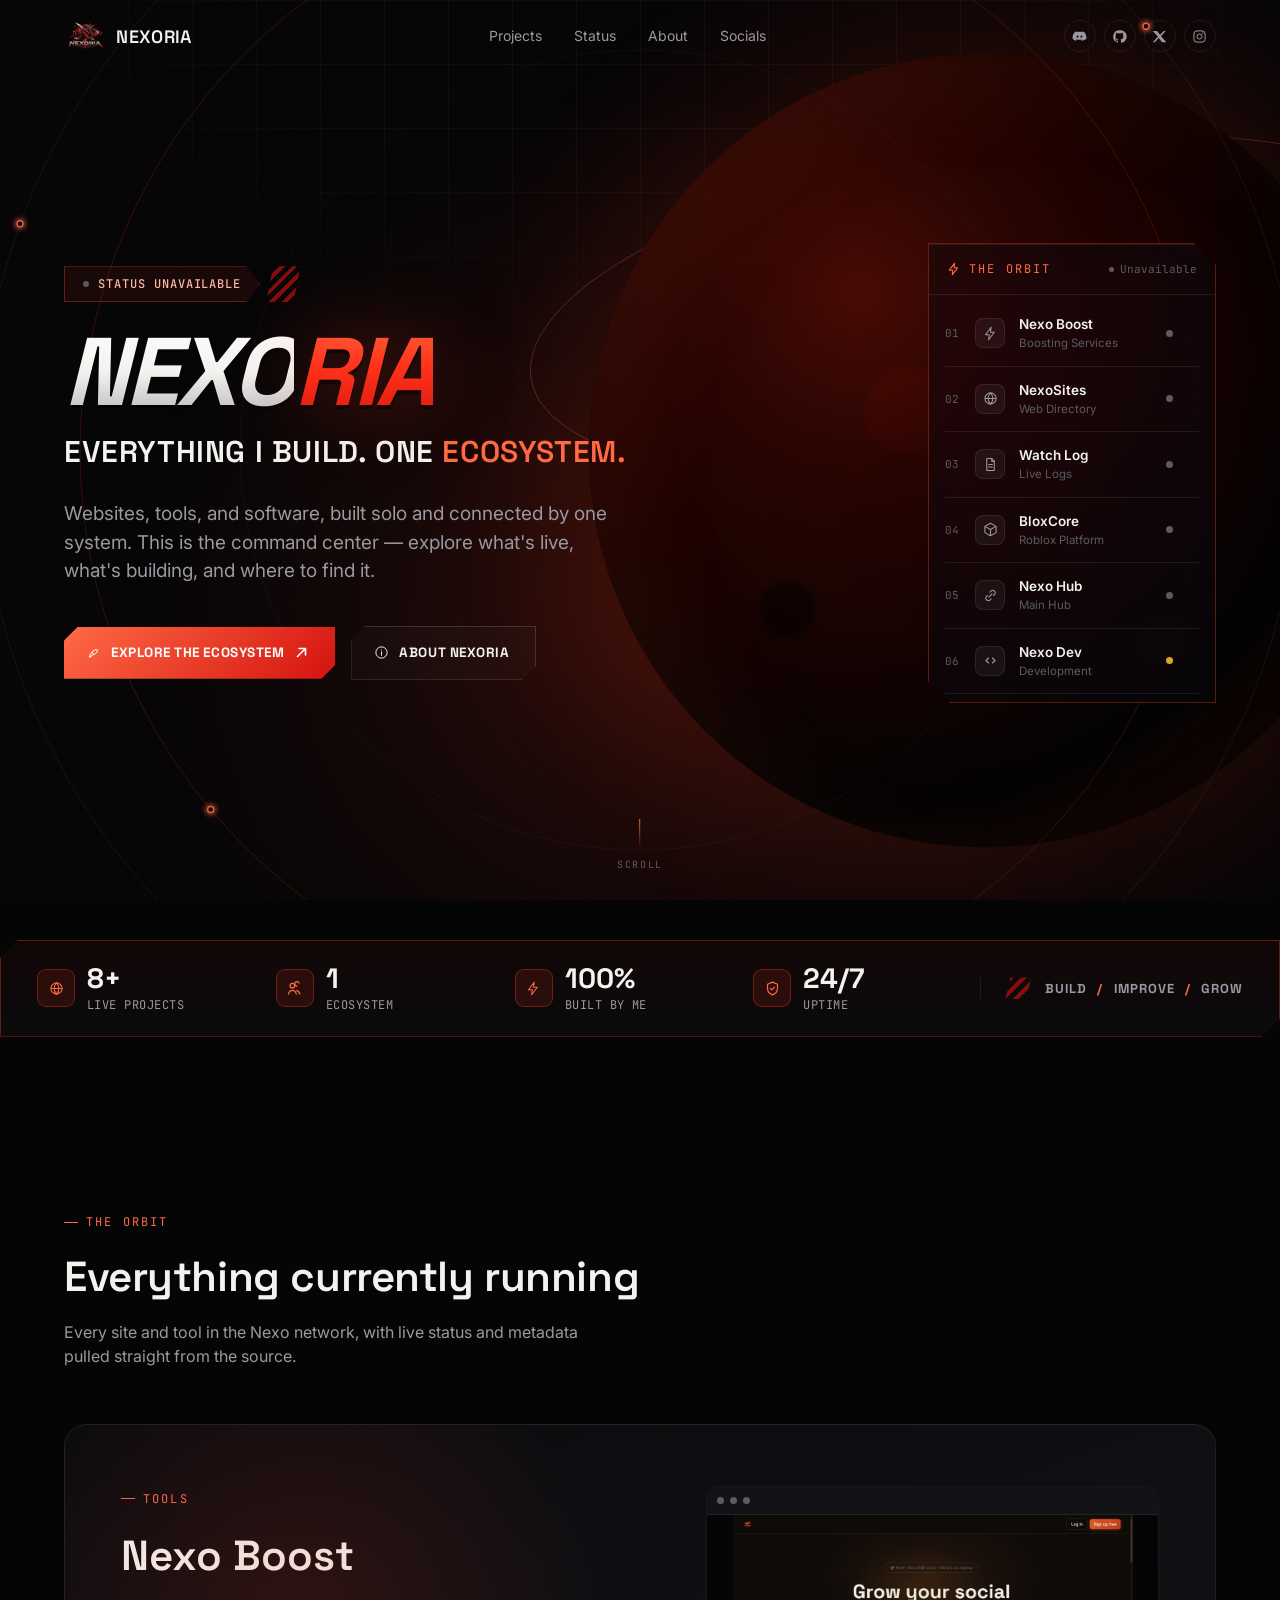
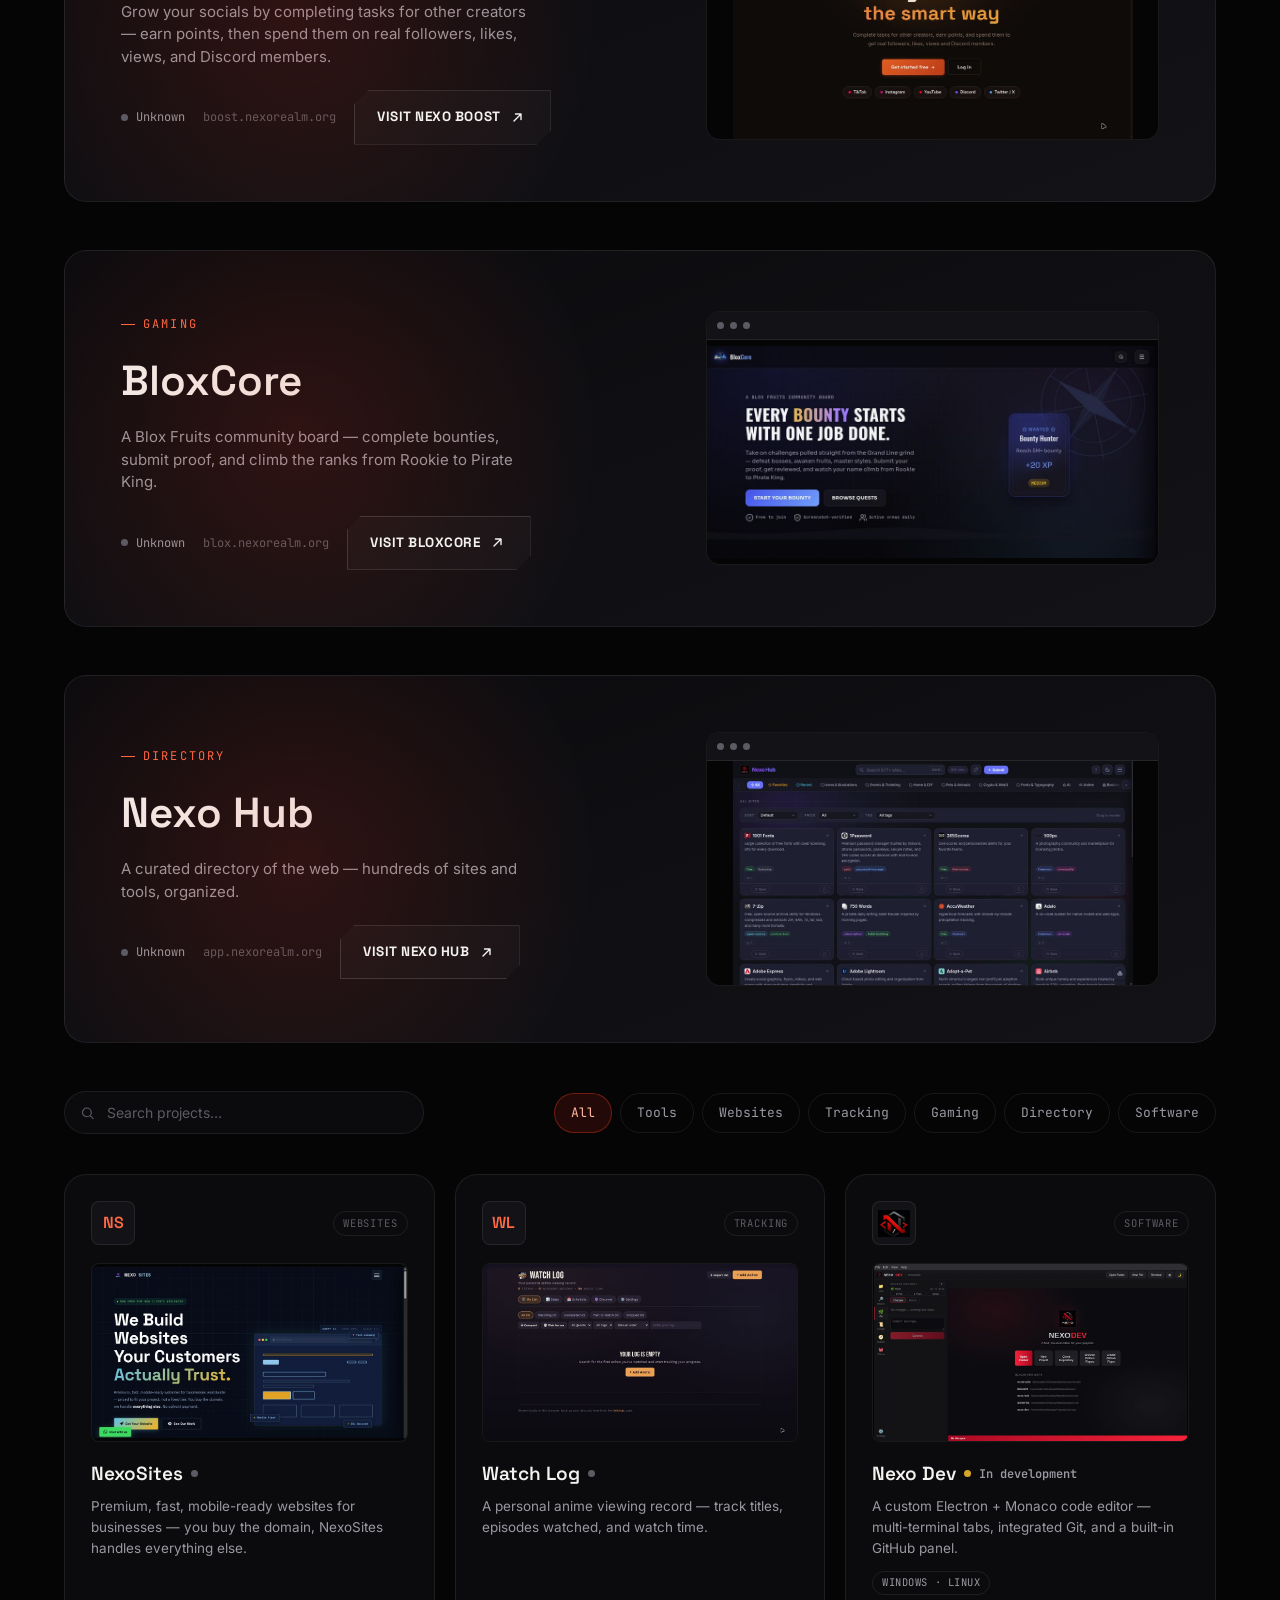
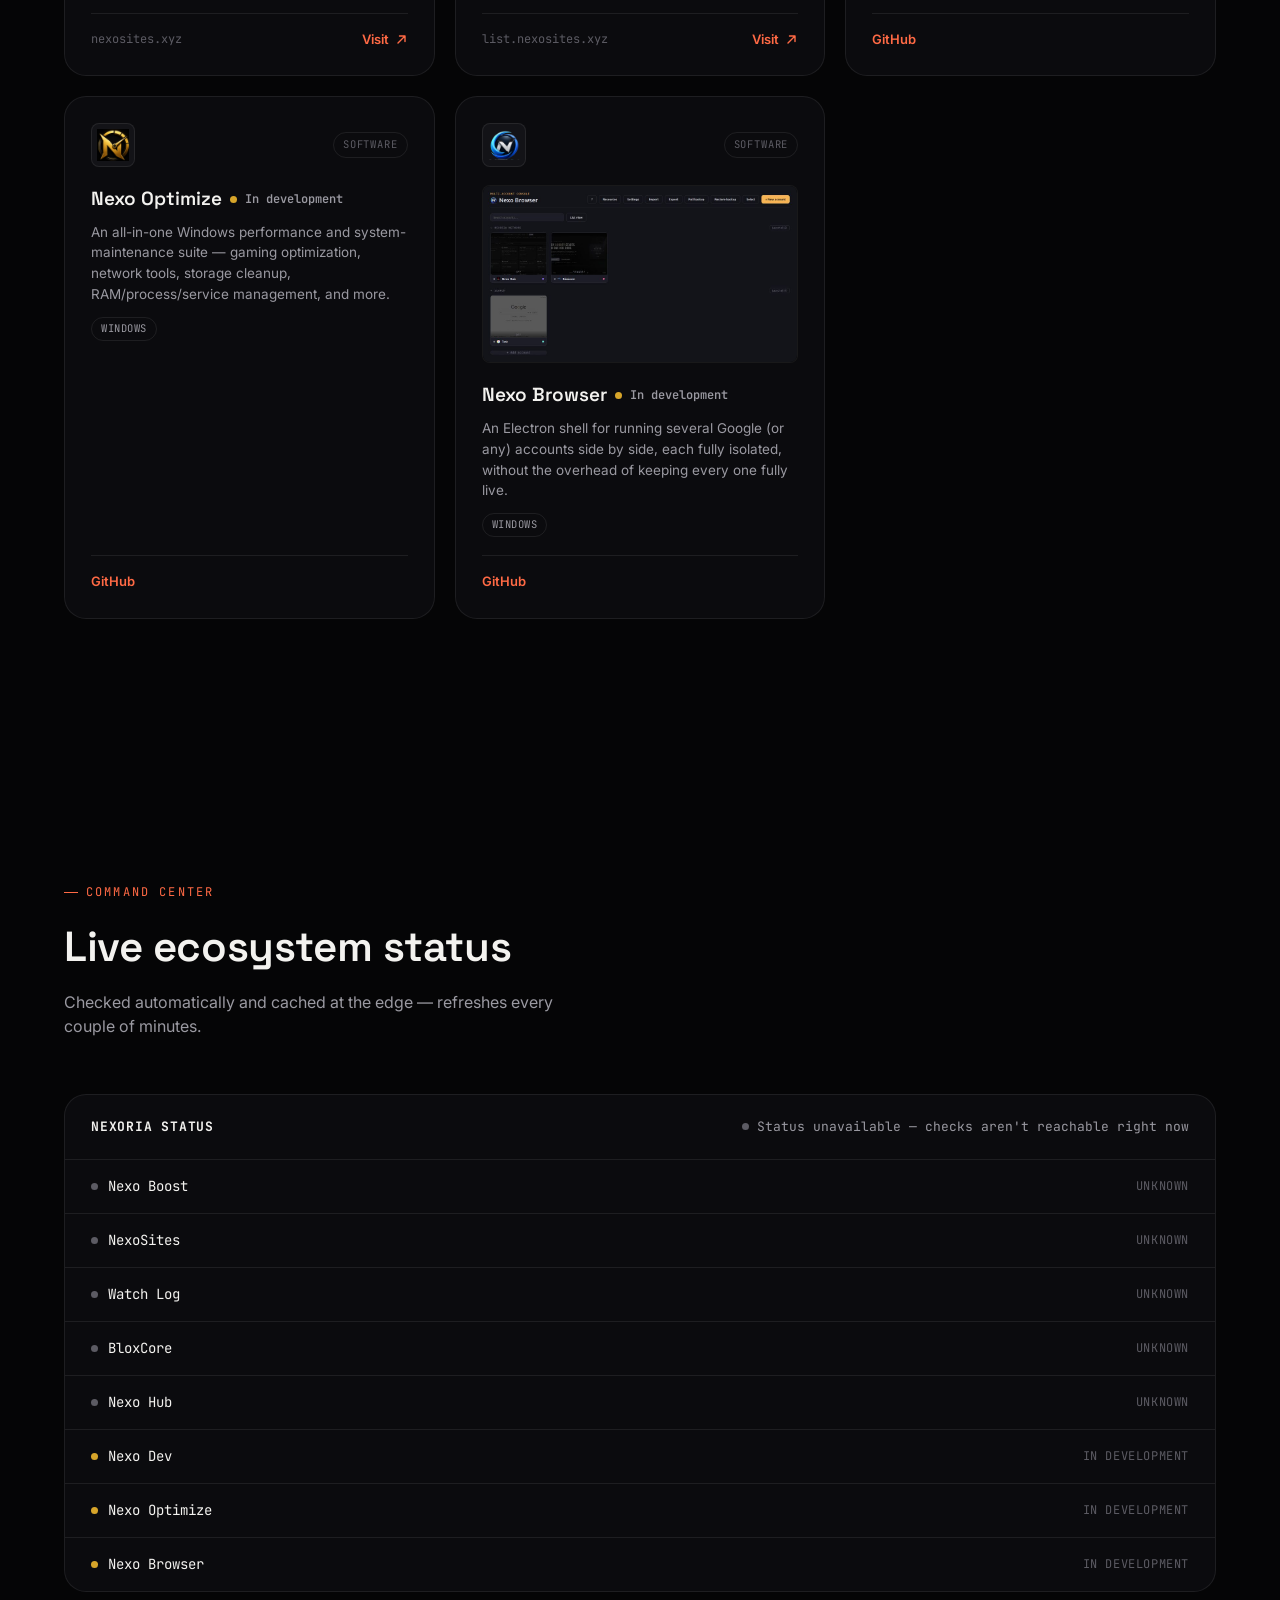
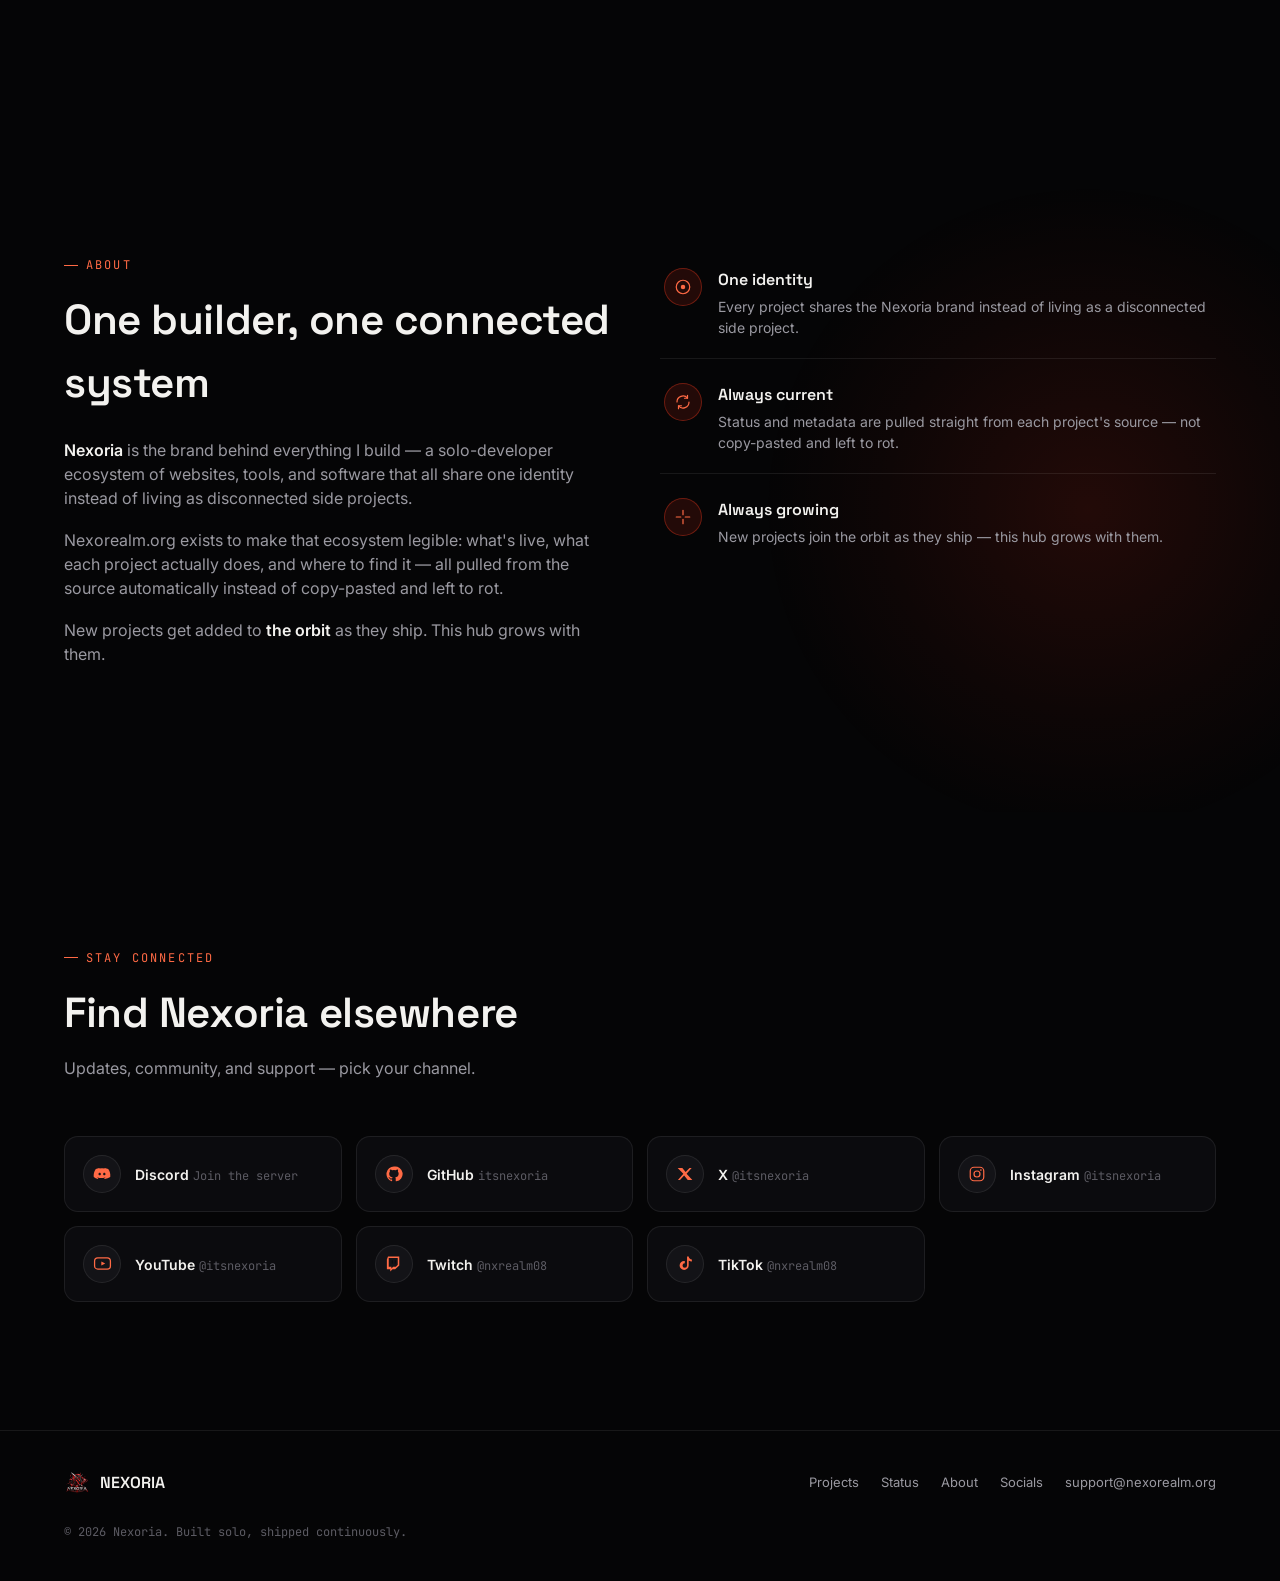
==== commit ad0904b3: "update" ====
--- a/index.html
+++ b/index.html
@@ -81,6 +81,10 @@
   <!-- ============ HERO ============ -->
   <section class="hero" id="top">
     <div class="hero-glow" aria-hidden="true"></div>
+    <div class="hero-planet" aria-hidden="true">
+      <span class="hero-planet-ring"></span>
+      <span class="hero-planet-body"></span>
+    </div>
 
     <svg class="orbit-field" id="orbit-field" viewBox="0 0 1400 1400" aria-hidden="true" focusable="false">
       <ellipse class="orbit-ring" cx="700" cy="700" rx="400" ry="400"></ellipse>
@@ -95,30 +99,40 @@
 
     <div class="wrap hero-layout">
       <div class="hero-inner">
-        <span class="hero-badge" id="hero-status-pill">
-          <span class="dot checking" style="width:6px;height:6px;"></span>
-          <span data-role="label">CHECKING ECOSYSTEM…</span>
+        <span class="hero-badge-wrap">
+          <span class="hero-badge" id="hero-status-pill">
+            <span class="dot checking" style="width:6px;height:6px;"></span>
+            <span data-role="label">CHECKING ECOSYSTEM…</span>
+          </span>
+          <span class="hero-badge-stripes" aria-hidden="true"></span>
         </span>
         <h1 class="hero-title">
-          NEXORIA
-          <span>Everything I build. One ecosystem.</span>
+          <span class="w">NEXO</span><span class="r">RIA</span>
         </h1>
+        <p class="hero-tagline"><span class="w">Everything I build. One</span> <span class="r">ecosystem.</span></p>
         <p class="hero-desc">
           Websites, tools, and software, built solo and connected by one system.
           This is the command center — explore what's live, what's building, and where to find it.
         </p>
         <div class="hero-ctas">
           <a href="#projects" class="btn btn-primary">
+            <svg width="15" height="15" viewBox="0 0 24 24" fill="none" aria-hidden="true"><path d="M12 15c3 0 5.5-2 6.8-6.8C15 6.9 11 8.5 9 12M12 15c-1.2 2-3 3-6 3.4C6.4 15.4 7.4 13.6 9.4 12M12 15c-1-1-1.5-2-1.5-3M6.2 17.4c-.7.7-1 2.4-1 2.4s1.7-.3 2.4-1" stroke="currentColor" stroke-width="1.6" stroke-linecap="round" stroke-linejoin="round"/></svg>
             Explore the ecosystem
             <svg width="15" height="15" viewBox="0 0 15 15" fill="none" aria-hidden="true"><path d="M3.5 11.5L11.5 3.5M11.5 3.5H5M11.5 3.5V10" stroke="currentColor" stroke-width="1.6" stroke-linecap="round" stroke-linejoin="round"/></svg>
           </a>
-          <a href="#about" class="btn btn-ghost">About Nexoria</a>
+          <a href="#about" class="btn btn-ghost">
+            <svg width="15" height="15" viewBox="0 0 24 24" fill="none" aria-hidden="true"><circle cx="12" cy="12" r="9" stroke="currentColor" stroke-width="1.6"/><path d="M12 11v5.5M12 8v.01" stroke="currentColor" stroke-width="1.6" stroke-linecap="round"/></svg>
+            About Nexoria
+          </a>
         </div>
       </div>
 
       <aside class="hero-nav-panel" id="hero-nav-panel" aria-label="Quick links to ecosystem projects">
         <div class="hero-nav-panel-head">
-          <span class="eyebrow" style="margin:0;">The orbit</span>
+          <span class="hero-nav-panel-title">
+            <svg width="14" height="14" viewBox="0 0 24 24" fill="none" aria-hidden="true"><path d="M13 2 4 14h6l-1 8 9-12h-6l1-8Z" stroke="currentColor" stroke-width="1.8" stroke-linecap="round" stroke-linejoin="round"/></svg>
+            <span class="eyebrow" style="margin:0;">The orbit</span>
+          </span>
           <span class="hero-nav-panel-count" id="hero-nav-count">
             <span class="dot checking" style="width:5px;height:5px;"></span>
             <span data-role="label">Checking</span>
@@ -136,7 +150,17 @@
 
   <!-- ============ STATS ============ -->
   <section class="stats">
-    <div class="wrap stats-grid" id="stats-grid"></div>
+    <div class="wrap stats-bar">
+      <div class="stats-grid" id="stats-grid"></div>
+      <div class="stats-tags" aria-hidden="true">
+        <span class="stats-stripes"></span>
+        <span>BUILD</span>
+        <span class="slash">/</span>
+        <span>IMPROVE</span>
+        <span class="slash">/</span>
+        <span>GROW</span>
+      </div>
+    </div>
   </section>
 
   <!-- ============ PROJECTS ============ -->
--- a/css/styles.css
+++ b/css/styles.css
@@ -469,6 +469,62 @@
   pointer-events: none;
   background: radial-gradient(500px circle at var(--mx, 50%) var(--my, 50%), rgba(255, 106, 69, 0.1), transparent 60%);
 }
+/* glowing red/black planet — pure CSS, layered radial-gradients standing
+   in for a rendered sphere, plus a thin tilted ring like the reference
+   composition. Purely decorative, sits behind the hero content/panel. */
+.hero-planet {
+  position: absolute;
+  top: 50%;
+  right: clamp(-260px, -8vw, -60px);
+  transform: translateY(-50%);
+  width: clamp(560px, 62vw, 980px);
+  height: clamp(560px, 62vw, 980px);
+  z-index: -1;
+  pointer-events: none;
+  opacity: 0.9;
+}
+.hero-planet-body {
+  position: absolute;
+  inset: 0;
+  border-radius: 50%;
+  background: radial-gradient(circle at 34% 30%, #4a0d08 0%, #2a0704 22%, #150302 46%, #050506 68%, transparent 78%),
+    radial-gradient(circle at 60% 65%, rgba(255, 61, 34, 0.35), transparent 55%),
+    radial-gradient(circle at 70% 20%, rgba(255, 106, 69, 0.25), transparent 40%);
+  box-shadow: 0 0 160px 40px rgba(255, 51, 25, 0.14), inset -60px -40px 120px rgba(0, 0, 0, 0.75),
+    inset 40px 30px 90px rgba(255, 90, 60, 0.12);
+  filter: saturate(1.1);
+}
+.hero-planet-body::before {
+  content: "";
+  position: absolute;
+  inset: 0;
+  border-radius: 50%;
+  background-image: radial-gradient(circle at 25% 70%, rgba(0, 0, 0, 0.5) 0 3%, transparent 4%),
+    radial-gradient(circle at 55% 80%, rgba(0, 0, 0, 0.4) 0 2%, transparent 3%),
+    radial-gradient(circle at 40% 45%, rgba(255, 120, 90, 0.18) 0 6%, transparent 7%),
+    radial-gradient(circle at 70% 55%, rgba(0, 0, 0, 0.35) 0 2.4%, transparent 3%);
+  mix-blend-mode: overlay;
+}
+.hero-planet-ring {
+  position: absolute;
+  top: 12%;
+  left: -8%;
+  width: 116%;
+  height: 40%;
+  border: 1px solid rgba(255, 106, 69, 0.3);
+  border-radius: 50%;
+  transform: rotate(-9deg);
+}
+@media (max-width: 900px) {
+  .hero-planet {
+    opacity: 0.5;
+  }
+}
+@media (max-width: 640px) {
+  .hero-planet {
+    display: none;
+  }
+}
 .orbit-field {
   position: absolute;
   top: 50%;
@@ -538,46 +594,83 @@
   width: 100%;
   text-align: center;
 }
+.hero-badge-wrap {
+  display: inline-flex;
+  align-items: stretch;
+  margin-bottom: 28px;
+}
 .hero-badge {
   display: inline-flex;
   align-items: center;
   gap: 9px;
-  padding: 7px 16px;
+  padding: 8px 18px;
   border: 1px solid var(--border-red);
-  background: rgba(255, 51, 25, 0.06);
-  border-radius: 100px;
+  background: rgba(255, 51, 25, 0.08);
+  clip-path: polygon(0 0, calc(100% - 14px) 0, 100% 50%, calc(100% - 14px) 100%, 0 100%);
   font-family: var(--font-mono);
   font-size: 12px;
-  letter-spacing: 0.06em;
+  font-weight: 500;
+  letter-spacing: 0.08em;
   color: #ffb8a3;
-  margin-bottom: 28px;
+}
+.hero-badge-stripes {
+  width: 34px;
+  margin-left: 6px;
+  background: repeating-linear-gradient(-45deg, var(--red-deep) 0 4px, transparent 4px 9px);
+  opacity: 0.6;
+  clip-path: polygon(20% 0, 100% 0, 80% 100%, 0 100%);
+}
+@media (min-width: 1024px) {
+  .hero-badge-wrap {
+    display: inline-flex;
+  }
 }
 .hero-title {
   font-family: var(--font-display);
   font-weight: 700;
-  font-size: clamp(56px, 13vw, 156px);
-  line-height: 0.92;
-  letter-spacing: -0.02em;
-  background: linear-gradient(180deg, #ffffff 0%, #f3f2ef 55%, #b9b8bd 100%);
+  font-style: italic;
+  font-size: clamp(56px, 12vw, 148px);
+  line-height: 0.88;
+  letter-spacing: -0.03em;
+  white-space: nowrap;
+}
+.hero-title .w {
+  background: linear-gradient(180deg, #ffffff 0%, #f3f2ef 50%, #a8a7ac 100%);
   -webkit-background-clip: text;
   background-clip: text;
   color: transparent;
-}
-.hero-title span {
-  display: block;
-  background: linear-gradient(135deg, var(--red-ember) 0%, var(--red) 45%, var(--red-deep) 100%);
+  filter: drop-shadow(0 4px 0 rgba(0, 0, 0, 0.35));
+}
+.hero-title .r {
+  background: linear-gradient(180deg, var(--red-ember) 0%, var(--red) 45%, var(--red-deep) 100%);
   -webkit-background-clip: text;
   background-clip: text;
   color: transparent;
-  font-size: 0.32em;
-  font-weight: 500;
-  letter-spacing: 0.24em;
-  margin-top: 18px;
+  filter: drop-shadow(0 4px 0 rgba(0, 0, 0, 0.45)) drop-shadow(0 0 40px rgba(255, 51, 25, 0.35));
+}
+@media (max-width: 640px) {
+  .hero-title {
+    white-space: normal;
+  }
+}
+.hero-tagline {
+  margin: 18px 0 0;
+  font-family: var(--font-display);
+  font-weight: 600;
+  font-size: clamp(19px, 2.6vw, 30px);
+  letter-spacing: 0.02em;
   text-transform: uppercase;
+  line-height: 1.25;
+}
+.hero-tagline .w {
+  color: var(--text);
+}
+.hero-tagline .r {
+  color: var(--red-ember);
 }
 .hero-desc {
   max-width: 46ch;
-  margin: 30px auto 0;
+  margin: 22px auto 0;
   font-size: clamp(16px, 1.6vw, 19px);
   color: var(--text-dim);
 }
@@ -615,10 +708,13 @@
   display: inline-flex;
   align-items: center;
   gap: 10px;
-  padding: 15px 28px;
-  border-radius: 100px;
-  font-size: 14.5px;
-  font-weight: 600;
+  padding: 16px 26px 16px 22px;
+  clip-path: polygon(14px 0, 100% 0, 100% calc(100% - 14px), calc(100% - 14px) 100%, 0 100%, 0 14px);
+  font-family: var(--font-display);
+  font-size: 13.5px;
+  font-weight: 700;
+  letter-spacing: 0.04em;
+  text-transform: uppercase;
   transition: transform 0.25s var(--ease), box-shadow 0.25s var(--ease), background 0.25s;
 }
 .btn-primary {
@@ -633,15 +729,16 @@
 .btn-primary svg {
   transition: transform 0.25s var(--ease);
 }
-.btn-primary:hover svg {
+.btn-primary:hover svg:last-child {
   transform: translateX(3px);
 }
 .btn-ghost {
   border: 1px solid var(--border-strong);
+  background: rgba(255, 255, 255, 0.02);
   color: var(--text);
 }
 .btn-ghost:hover {
-  background: rgba(255, 255, 255, 0.05);
+  background: rgba(255, 255, 255, 0.06);
   transform: translateY(-2px);
 }
 .hero-scroll {
@@ -681,16 +778,16 @@
   flex-direction: column;
   width: 100%;
   max-width: 380px;
-  max-height: 400px;
+  max-height: 460px;
   /* glassy — see-through enough to hint at the orbit rings behind it */
-  background: rgba(13, 13, 16, 0.32);
+  background: rgba(10, 10, 13, 0.55);
   backdrop-filter: blur(20px) saturate(150%);
   -webkit-backdrop-filter: blur(20px) saturate(150%);
-  border: 1px solid var(--border);
-  border-radius: var(--radius-l);
+  border: 1px solid var(--border-red);
+  clip-path: polygon(0 0, calc(100% - 22px) 0, 100% 22px, 100% 100%, 22px 100%, 0 calc(100% - 22px));
   overflow: hidden;
   flex-shrink: 0;
-  box-shadow: 0 24px 60px -20px rgba(0, 0, 0, 0.6), inset 0 1px 0 rgba(255, 255, 255, 0.07);
+  box-shadow: 0 24px 60px -20px rgba(0, 0, 0, 0.7), inset 0 1px 0 rgba(255, 255, 255, 0.07);
 }
 .hero-nav-panel::before {
   content: "";
@@ -729,6 +826,15 @@
   padding: 16px 18px;
   border-bottom: 1px solid var(--border);
 }
+.hero-nav-panel-title {
+  display: flex;
+  align-items: center;
+  gap: 8px;
+  color: var(--red-ember);
+}
+.hero-nav-panel-title .eyebrow::before {
+  display: none;
+}
 .hero-nav-panel-count {
   font-family: var(--font-mono);
   font-size: 11px;
@@ -741,8 +847,7 @@
   position: relative;
   display: flex;
   flex-direction: column;
-  gap: 8px;
-  padding: 10px;
+  padding: 6px;
   overflow-y: auto;
   /* custom scrollbar — thin, rounded, matches the accent color instead
      of the default OS scrollbar */
@@ -765,65 +870,62 @@
 .hero-nav-link {
   position: relative;
   display: flex;
-  flex-direction: column;
-  align-items: stretch;
-  padding: 12px;
-  border: 1px solid var(--border-strong);
-  border-radius: var(--radius-s);
-  background: rgba(20, 20, 24, 0.55);
-  transition: background 0.2s, border-color 0.25s var(--ease);
-  overflow: hidden;
-}
-.hero-nav-link::before {
+  align-items: center;
+  gap: 14px;
+  padding: 13px 10px;
+  border-radius: 10px;
+  color: inherit;
+  text-decoration: none;
+  transition: background 0.2s var(--ease);
+}
+.hero-nav-link + .hero-nav-link {
+  margin-top: 1px;
+}
+.hero-nav-link::after {
   content: "";
   position: absolute;
-  left: 0;
-  top: 0;
-  bottom: 0;
-  width: 2px;
-  background: var(--red-ember);
-  transform: scaleY(0);
-  transition: transform 0.25s var(--ease);
+  left: 10px;
+  right: 10px;
+  bottom: -1px;
+  height: 1px;
+  background: var(--border);
+}
+.hero-nav-link:last-child::after {
+  display: none;
 }
 .hero-nav-link:hover,
 .hero-nav-link:focus-visible {
   background: var(--red-dim);
-  border-color: var(--border-red);
-}
-.hero-nav-link:hover::before,
-.hero-nav-link:focus-visible::before {
-  transform: scaleY(1);
-}
-.hero-nav-link-row {
-  display: flex;
-  align-items: center;
-  gap: 12px;
-  width: 100%;
+}
+.hero-nav-link-index {
+  flex-shrink: 0;
+  width: 16px;
+  font-family: var(--font-mono);
+  font-size: 11px;
+  color: var(--text-faint);
+  transition: color 0.2s var(--ease);
+}
+.hero-nav-link:hover .hero-nav-link-index,
+.hero-nav-link:focus-visible .hero-nav-link-index {
+  color: var(--red-ember);
 }
 .hero-nav-link-icon {
   flex-shrink: 0;
-  width: 32px;
-  height: 32px;
-  border-radius: 10px;
-  background: linear-gradient(135deg, var(--red-ember), var(--red-deep));
-  box-shadow: 0 4px 12px -4px rgba(255, 51, 25, 0.55), inset 0 1px 0 rgba(255, 255, 255, 0.2);
   display: flex;
   align-items: center;
   justify-content: center;
-  overflow: hidden;
-}
-.hero-nav-link-icon img {
-  width: 100%;
-  height: 100%;
-  object-fit: contain;
-  padding: 3px;
-}
-.hero-nav-link-icon .fallback {
-  font-family: var(--font-display);
-  font-weight: 700;
-  font-size: 11px;
-  letter-spacing: -0.02em;
-  color: #fff;
+  width: 30px;
+  height: 30px;
+  border-radius: 8px;
+  background: rgba(255, 255, 255, 0.05);
+  border: 1px solid var(--border);
+  color: var(--text-dim);
+  transition: color 0.2s var(--ease), border-color 0.2s var(--ease);
+}
+.hero-nav-link:hover .hero-nav-link-icon,
+.hero-nav-link:focus-visible .hero-nav-link-icon {
+  color: var(--red-ember);
+  border-color: var(--border-red);
 }
 .hero-nav-link-text {
   min-width: 0;
@@ -832,19 +934,19 @@
 .hero-nav-link-text .name {
   display: block;
   font-size: 13.5px;
-  font-weight: 500;
+  font-weight: 600;
   color: var(--text);
   overflow: hidden;
   text-overflow: ellipsis;
   white-space: nowrap;
 }
-.hero-nav-link-text .category {
+.hero-nav-link-text .sub {
   display: block;
-  font-family: var(--font-mono);
-  font-size: 10.5px;
+  font-size: 11.5px;
   color: var(--text-faint);
-  text-transform: uppercase;
-  letter-spacing: 0.04em;
+  overflow: hidden;
+  text-overflow: ellipsis;
+  white-space: nowrap;
   margin-top: 1px;
 }
 .hero-nav-link .dot {
@@ -854,7 +956,7 @@
   flex-shrink: 0;
   color: var(--text-faint);
   opacity: 0;
-  transform: translate(-4px, 4px);
+  transform: translate(-4px, 0);
   transition: opacity 0.25s var(--ease), transform 0.25s var(--ease), color 0.25s;
 }
 .hero-nav-link:hover .hero-nav-link-arrow,
@@ -863,23 +965,6 @@
   transform: translate(0, 0);
   color: var(--red-ember);
 }
-/* short description — hidden by default, expands in on hover/focus */
-.hero-nav-link-desc {
-  display: block;
-  max-height: 0;
-  opacity: 0;
-  font-size: 11.5px;
-  line-height: 1.4;
-  color: var(--text-dim);
-  overflow: hidden;
-  transition: max-height 0.3s var(--ease), opacity 0.25s var(--ease), margin-top 0.3s var(--ease);
-}
-.hero-nav-link:hover .hero-nav-link-desc,
-.hero-nav-link:focus-visible .hero-nav-link-desc {
-  max-height: 60px;
-  opacity: 1;
-  margin-top: 8px;
-}
 .hero-scroll .line {
   width: 1px;
   height: 30px;
@@ -900,14 +985,25 @@
    stats
    ========================================================= */
 .stats {
-  padding-block: 56px;
-  border-top: 1px solid var(--border);
-  border-bottom: 1px solid var(--border);
+  padding-block: clamp(28px, 4vw, 40px);
+}
+.stats-bar {
+  position: relative;
+  display: flex;
+  flex-wrap: wrap;
+  align-items: center;
+  justify-content: space-between;
+  gap: 20px;
+  padding: 22px clamp(20px, 4vw, 36px);
+  border: 1px solid var(--border-red);
+  background: linear-gradient(180deg, rgba(255, 51, 25, 0.05), rgba(19, 19, 23, 0.4));
+  clip-path: polygon(18px 0, 100% 0, 100% calc(100% - 18px), calc(100% - 18px) 100%, 0 100%, 0 18px);
 }
 .stats-grid {
   display: grid;
   grid-template-columns: repeat(2, 1fr);
-  gap: 32px;
+  gap: 24px 32px;
+  flex: 1 1 auto;
 }
 @media (min-width: 720px) {
   .stats-grid {
@@ -915,36 +1011,68 @@
   }
 }
 .stat {
-  text-align: center;
-  border-right: 1px solid var(--border);
-}
-.stat:last-child,
-.stats-grid > .stat:nth-child(2n) {
-  border-right: none;
-}
-@media (min-width: 720px) {
-  .stats-grid > .stat:nth-child(2n) {
-    border-right: 1px solid var(--border);
-  }
-  .stats-grid > .stat:nth-child(4n) {
-    border-right: none;
-  }
+  display: flex;
+  align-items: center;
+  gap: 12px;
+  text-align: left;
+}
+.stat-icon {
+  flex-shrink: 0;
+  display: flex;
+  align-items: center;
+  justify-content: center;
+  width: 38px;
+  height: 38px;
+  border-radius: 9px;
+  color: var(--red-ember);
+  background: var(--red-dim);
+  border: 1px solid var(--border-red);
 }
 .stat-value {
   font-family: var(--font-display);
-  font-size: clamp(30px, 4vw, 44px);
-  font-weight: 600;
+  font-size: clamp(22px, 2.6vw, 28px);
+  font-weight: 700;
   color: var(--text);
+  line-height: 1.1;
 }
 .stat-value .accent {
-  color: var(--red-ember);
+  color: var(--text);
 }
 .stat-label {
-  margin-top: 6px;
-  font-size: 13px;
+  margin-top: 2px;
+  font-size: 12px;
   color: var(--text-dim);
   font-family: var(--font-mono);
   letter-spacing: 0.04em;
+  text-transform: uppercase;
+}
+.stats-tags {
+  display: none;
+  align-items: center;
+  gap: 10px;
+  font-family: var(--font-display);
+  font-weight: 700;
+  font-size: 13px;
+  letter-spacing: 0.08em;
+  color: var(--text-dim);
+  padding-left: 24px;
+  border-left: 1px solid var(--border);
+}
+.stats-tags .slash {
+  color: var(--red-ember);
+}
+.stats-stripes {
+  width: 26px;
+  height: 22px;
+  margin-right: 4px;
+  background: repeating-linear-gradient(-45deg, var(--red-deep) 0 4px, transparent 4px 9px);
+  opacity: 0.6;
+  clip-path: polygon(20% 0, 100% 0, 80% 100%, 0 100%);
+}
+@media (min-width: 900px) {
+  .stats-tags {
+    display: flex;
+  }
 }
 
 /* =========================================================
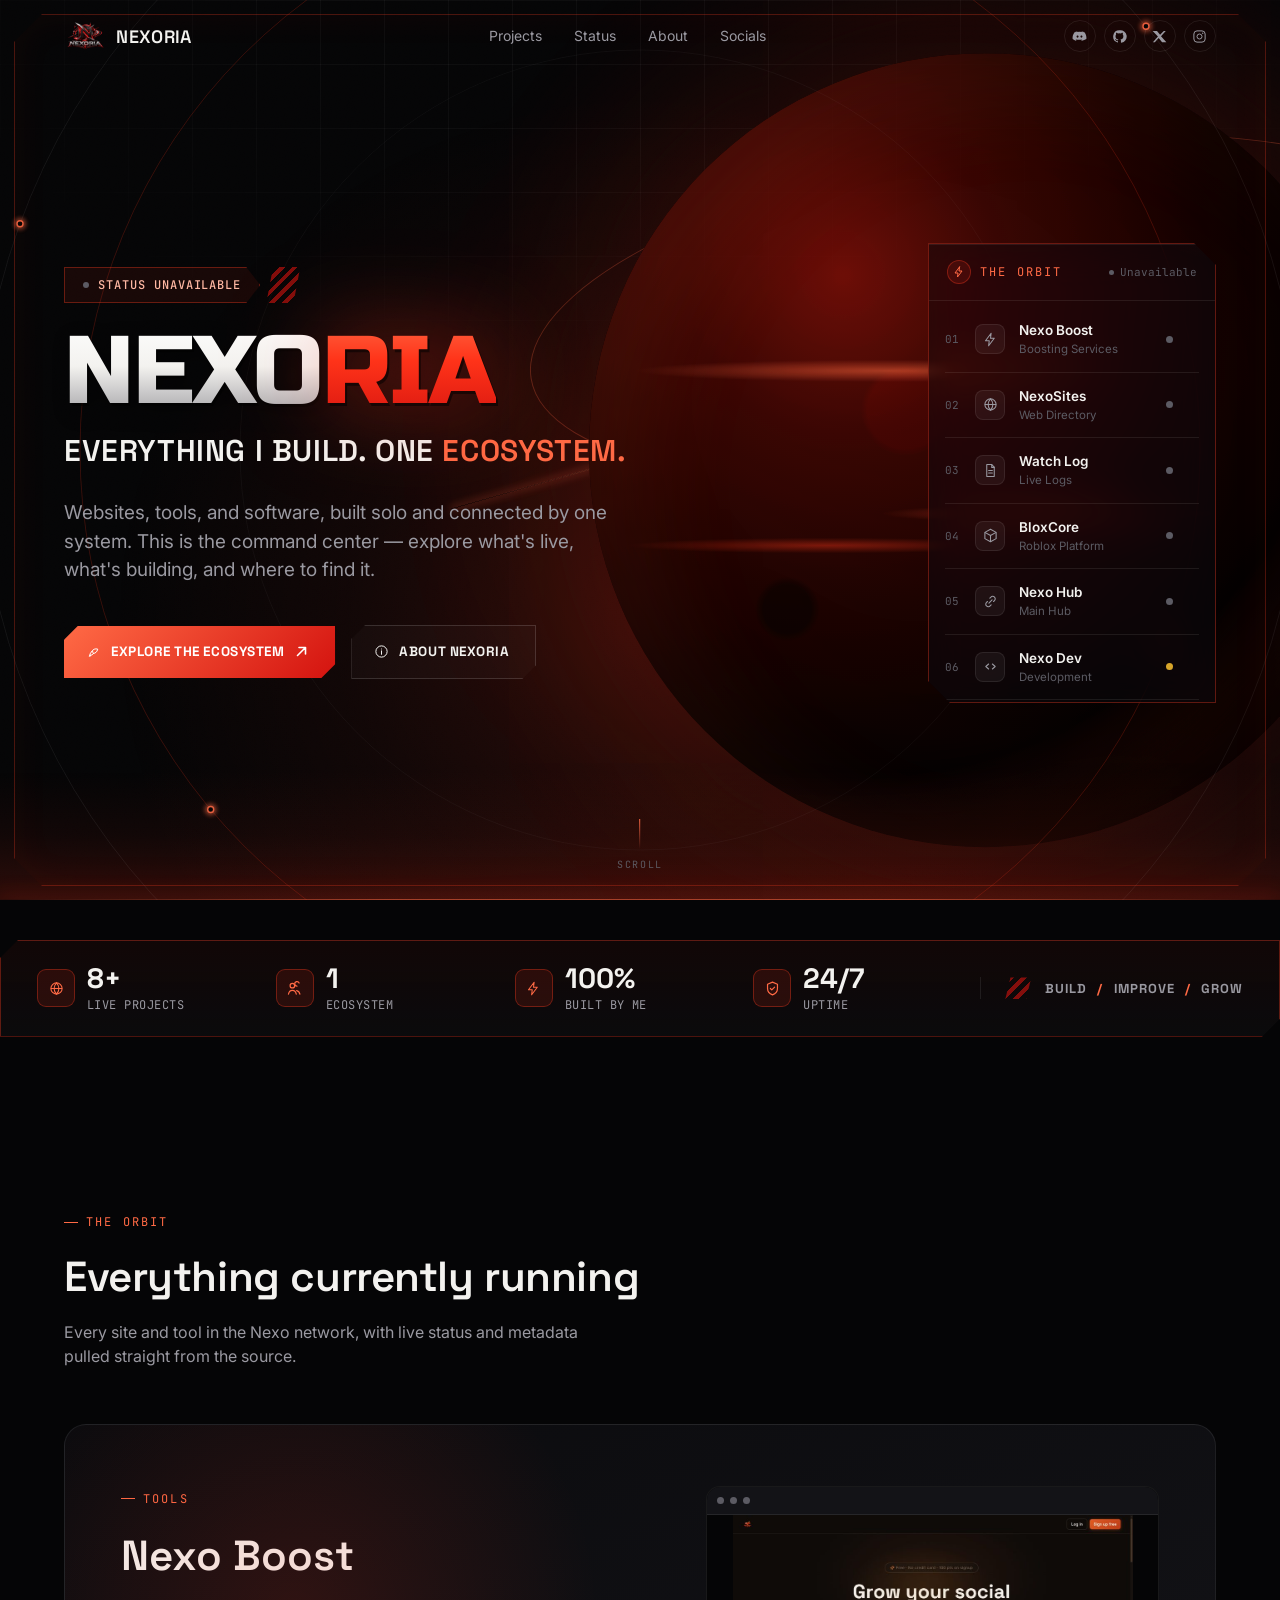
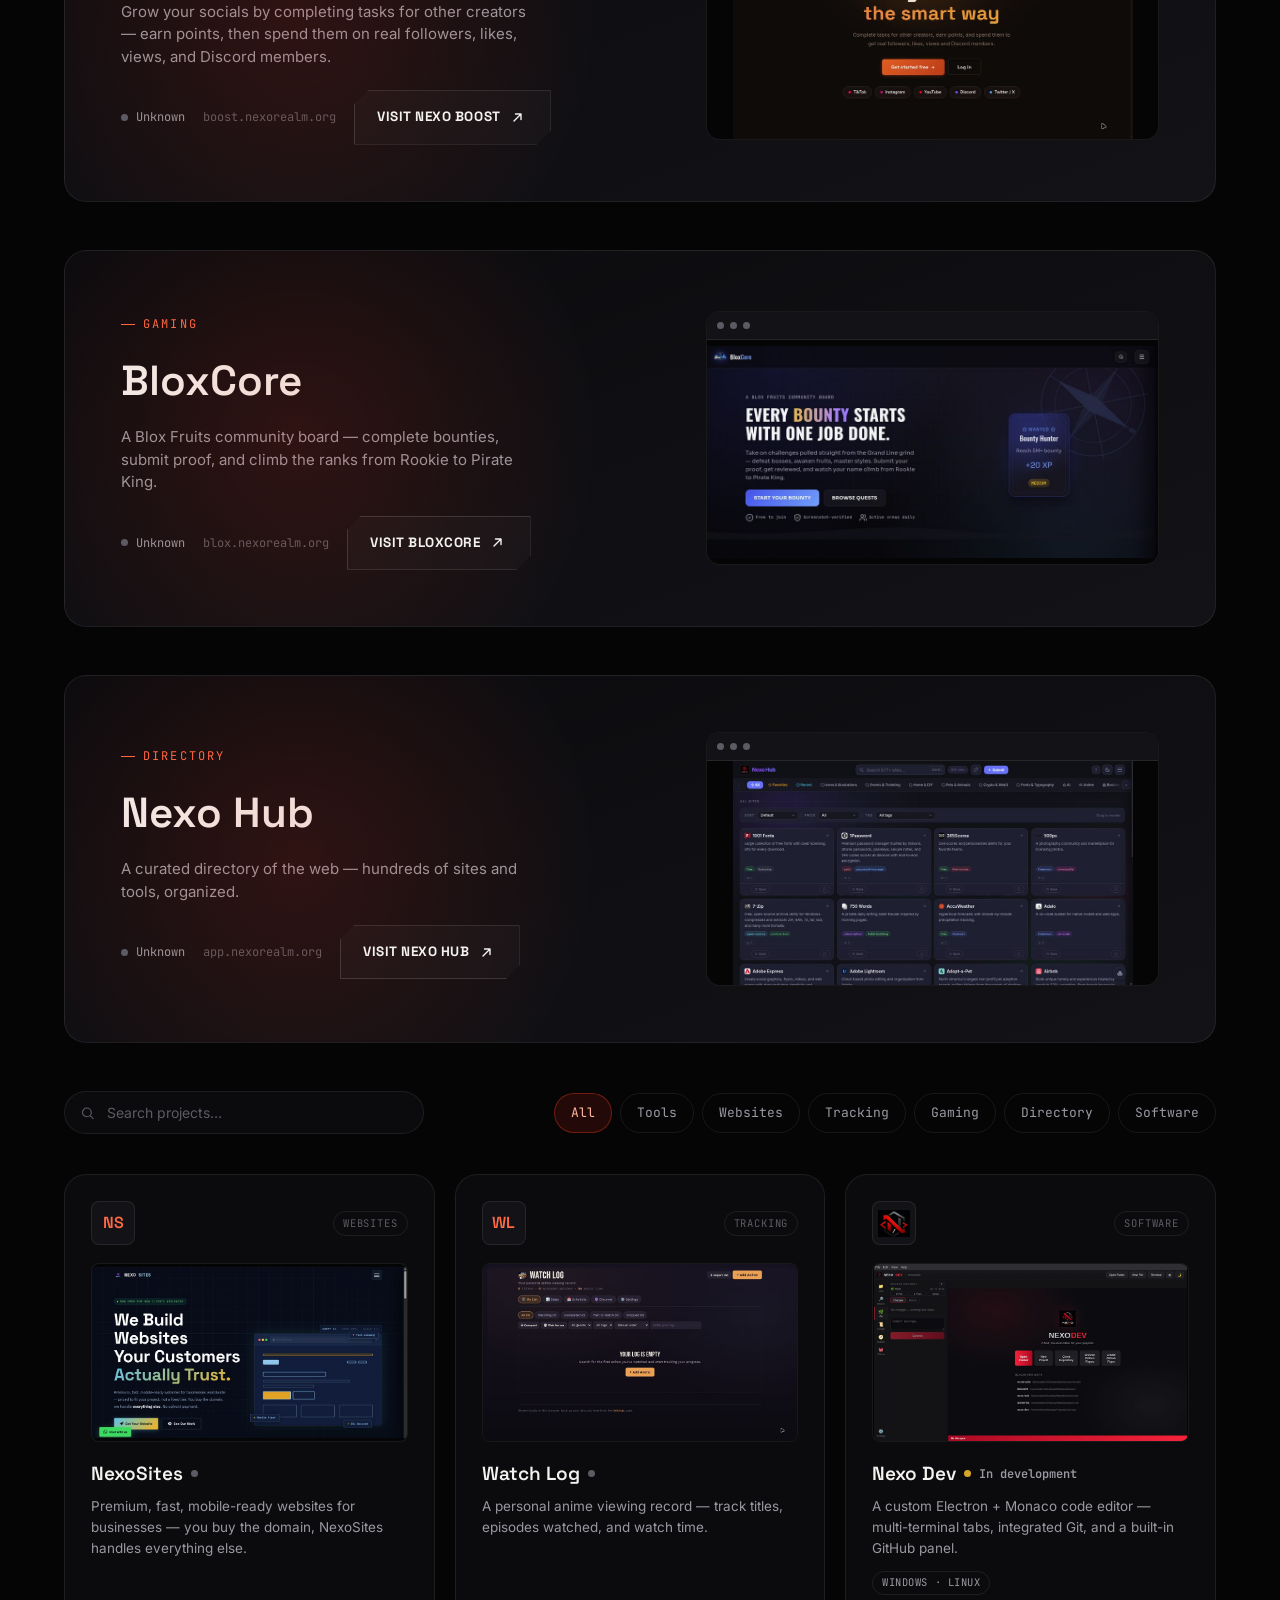
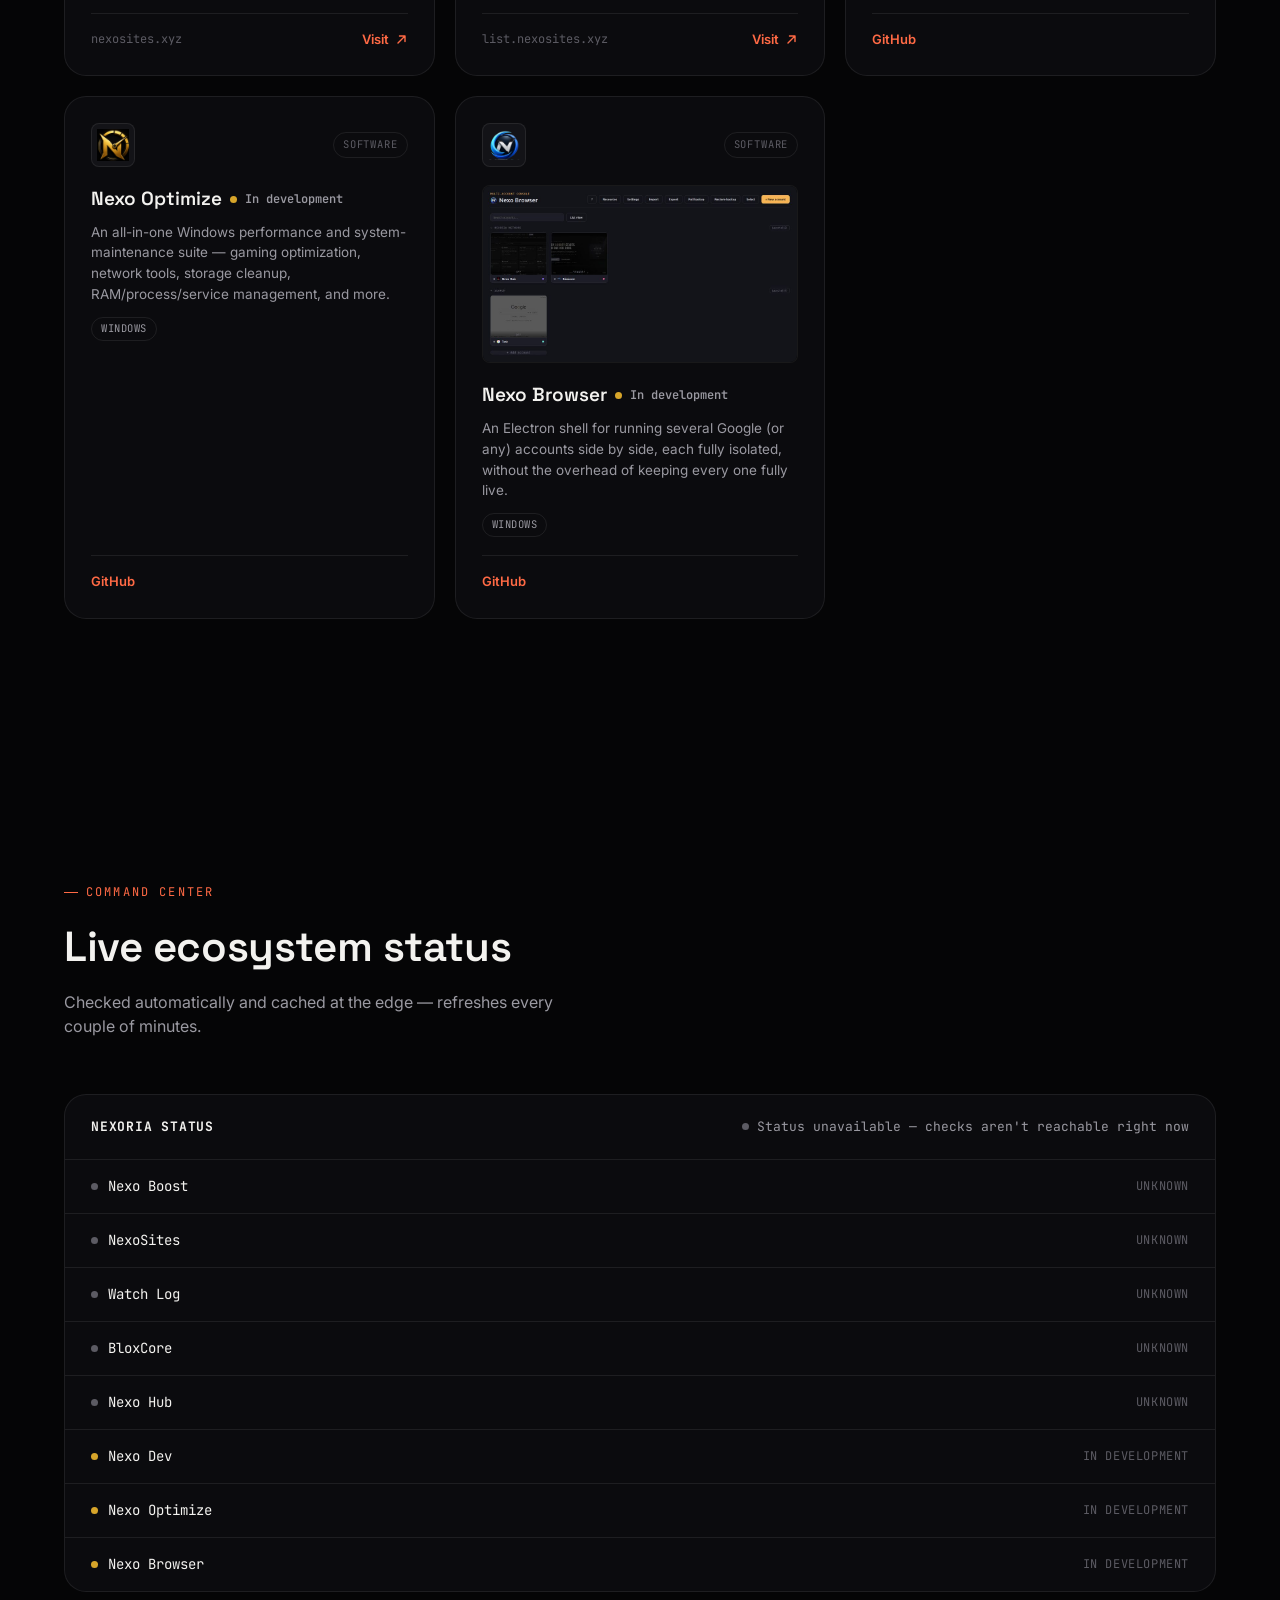
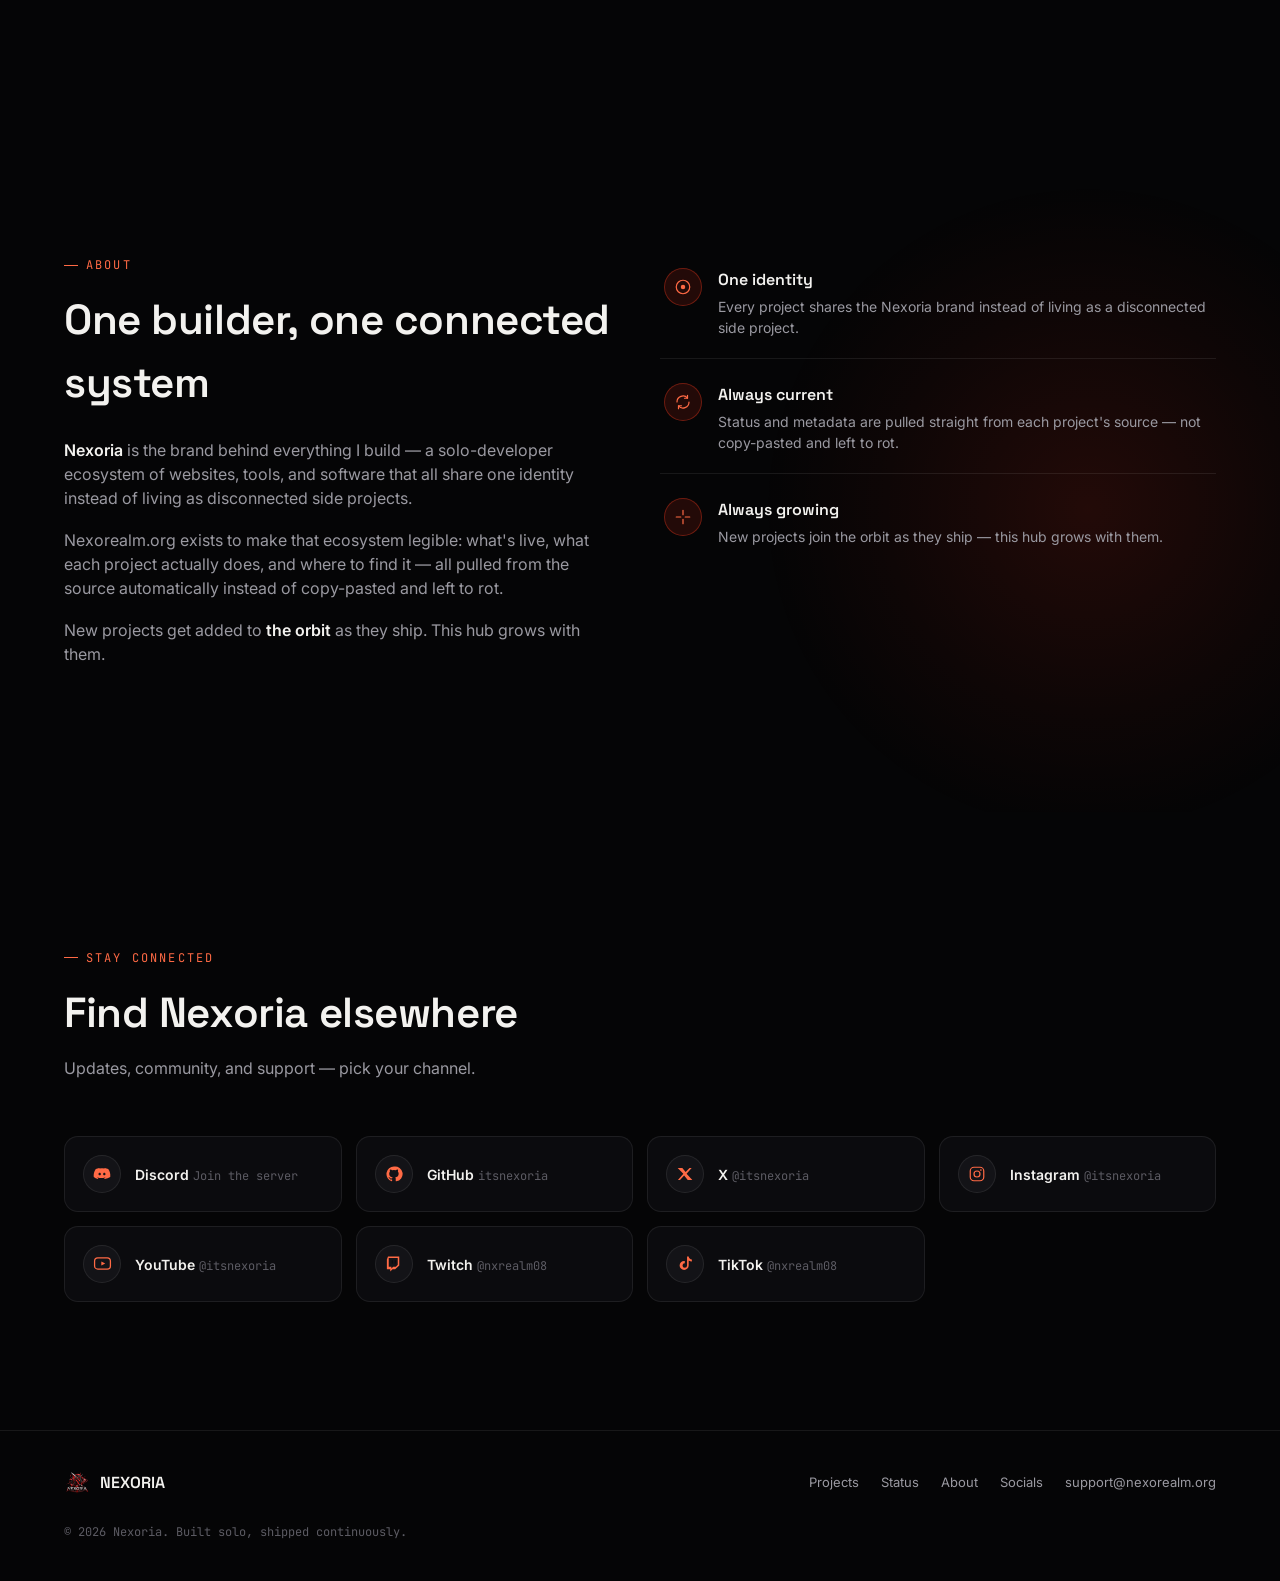
==== commit 1515d0c3: "upd" ====
--- a/index.html
+++ b/index.html
@@ -30,7 +30,7 @@
 <!-- fonts -->
 <link rel="preconnect" href="https://fonts.googleapis.com" />
 <link rel="preconnect" href="https://fonts.gstatic.com" crossorigin />
-<link href="https://fonts.googleapis.com/css2?family=Space+Grotesk:wght@500;600;700&family=Inter:wght@400;500;600&family=JetBrains+Mono:wght@400;500&display=swap" rel="stylesheet" />
+<link href="https://fonts.googleapis.com/css2?family=Russo+One&family=Space+Grotesk:wght@500;600;700&family=Inter:wght@400;500;600&family=JetBrains+Mono:wght@400;500&display=swap" rel="stylesheet" />
 
 <link rel="stylesheet" href="/css/styles.css" />
 
@@ -48,6 +48,7 @@
 <a class="skip-link" href="#main">Skip to content</a>
 
 <div class="bg-fixed"><div class="bg-grid"></div><div class="bg-noise"></div></div>
+<div class="hud-frame" aria-hidden="true"></div>
 
 <!-- ============ NAV ============ -->
 <header class="nav" id="site-nav">
@@ -83,8 +84,10 @@
     <div class="hero-glow" aria-hidden="true"></div>
     <div class="hero-planet" aria-hidden="true">
       <span class="hero-planet-ring"></span>
+      <span class="hero-planet-streak"></span>
       <span class="hero-planet-body"></span>
     </div>
+    <div class="hero-horizon" aria-hidden="true"></div>
 
     <svg class="orbit-field" id="orbit-field" viewBox="0 0 1400 1400" aria-hidden="true" focusable="false">
       <ellipse class="orbit-ring" cx="700" cy="700" rx="400" ry="400"></ellipse>
@@ -130,7 +133,9 @@
       <aside class="hero-nav-panel" id="hero-nav-panel" aria-label="Quick links to ecosystem projects">
         <div class="hero-nav-panel-head">
           <span class="hero-nav-panel-title">
-            <svg width="14" height="14" viewBox="0 0 24 24" fill="none" aria-hidden="true"><path d="M13 2 4 14h6l-1 8 9-12h-6l1-8Z" stroke="currentColor" stroke-width="1.8" stroke-linecap="round" stroke-linejoin="round"/></svg>
+            <span class="icon-badge">
+              <svg width="12" height="12" viewBox="0 0 24 24" fill="none" aria-hidden="true"><path d="M13 2 4 14h6l-1 8 9-12h-6l1-8Z" stroke="currentColor" stroke-width="2" stroke-linecap="round" stroke-linejoin="round"/></svg>
+            </span>
             <span class="eyebrow" style="margin:0;">The orbit</span>
           </span>
           <span class="hero-nav-panel-count" id="hero-nav-count">
--- a/css/styles.css
+++ b/css/styles.css
@@ -23,6 +23,7 @@
 
   /* type */
   --font-display: "Space Grotesk", "Inter", sans-serif;
+  --font-hero: "Russo One", "Space Grotesk", sans-serif;
   --font-body: "Inter", -apple-system, BlinkMacSystemFont, sans-serif;
   --font-mono: "JetBrains Mono", ui-monospace, SFMono-Regular, monospace;
 
@@ -225,6 +226,28 @@
 /* =========================================================
    nav
    ========================================================= */
+/* HUD-style frame — a thin glowing chamfered border pinned to the
+   viewport, echoing the "screen bezel" look of the reference design.
+   Purely decorative, sits above the background but below all real
+   content, and never intercepts clicks. */
+.hud-frame {
+  position: fixed;
+  inset: 14px;
+  z-index: 40;
+  pointer-events: none;
+  border: 1px solid rgba(255, 61, 34, 0.28);
+  clip-path: polygon(
+    28px 0, calc(100% - 28px) 0, 100% 28px, 100% calc(100% - 28px),
+    calc(100% - 28px) 100%, 28px 100%, 0 calc(100% - 28px), 0 28px
+  );
+  box-shadow: 0 0 30px rgba(255, 51, 25, 0.08), inset 0 0 40px rgba(255, 51, 25, 0.05);
+}
+@media (max-width: 640px) {
+  .hud-frame {
+    display: none;
+  }
+}
+
 .nav {
   position: fixed;
   top: 0;
@@ -286,6 +309,9 @@
 .nav-links a:focus-visible::after {
   transform: scaleX(1);
 }
+.nav-links a[aria-current="true"] {
+  color: var(--red-ember);
+}
 .nav-links a[aria-current="true"]::after {
   transform: scaleX(1);
 }
@@ -487,14 +513,16 @@
   position: absolute;
   inset: 0;
   border-radius: 50%;
-  background: radial-gradient(circle at 34% 30%, #4a0d08 0%, #2a0704 22%, #150302 46%, #050506 68%, transparent 78%),
-    radial-gradient(circle at 60% 65%, rgba(255, 61, 34, 0.35), transparent 55%),
-    radial-gradient(circle at 70% 20%, rgba(255, 106, 69, 0.25), transparent 40%);
-  box-shadow: 0 0 160px 40px rgba(255, 51, 25, 0.14), inset -60px -40px 120px rgba(0, 0, 0, 0.75),
-    inset 40px 30px 90px rgba(255, 90, 60, 0.12);
-  filter: saturate(1.1);
+  background: radial-gradient(circle at 32% 28%, #6e130c 0%, #3a0906 20%, #1c0402 42%, #070202 64%, transparent 76%),
+    radial-gradient(circle at 66% 70%, rgba(255, 61, 34, 0.32), transparent 52%),
+    radial-gradient(circle at 74% 18%, rgba(255, 106, 69, 0.28), transparent 38%),
+    radial-gradient(circle at 78% 82%, rgba(0, 0, 0, 0.9), transparent 46%);
+  box-shadow: 0 0 180px 50px rgba(255, 51, 25, 0.16), inset -70px -50px 140px rgba(0, 0, 0, 0.82),
+    inset 46px 34px 100px rgba(255, 90, 60, 0.14);
+  filter: saturate(1.15);
 }
 .hero-planet-body::before {
+  /* craters */
   content: "";
   position: absolute;
   inset: 0;
@@ -505,6 +533,19 @@
     radial-gradient(circle at 70% 55%, rgba(0, 0, 0, 0.35) 0 2.4%, transparent 3%);
   mix-blend-mode: overlay;
 }
+.hero-planet-body::after {
+  /* glowing fissure lines across the surface */
+  content: "";
+  position: absolute;
+  inset: 0;
+  border-radius: 50%;
+  background-image:
+    radial-gradient(ellipse 46% 2% at 38% 40%, rgba(255, 106, 69, 0.55), transparent 70%),
+    radial-gradient(ellipse 30% 1.6% at 58% 58%, rgba(255, 80, 50, 0.5), transparent 70%),
+    radial-gradient(ellipse 36% 1.4% at 30% 62%, rgba(255, 60, 34, 0.4), transparent 70%);
+  filter: blur(0.4px);
+  mix-blend-mode: screen;
+}
 .hero-planet-ring {
   position: absolute;
   top: 12%;
@@ -514,6 +555,36 @@
   border: 1px solid rgba(255, 106, 69, 0.3);
   border-radius: 50%;
   transform: rotate(-9deg);
+}
+.hero-planet-streak {
+  position: absolute;
+  top: 38%;
+  left: -20%;
+  width: 140%;
+  height: 1px;
+  background: linear-gradient(90deg, transparent, rgba(255, 140, 100, 0.7) 45%, rgba(255, 140, 100, 0.9) 55%, transparent);
+  box-shadow: 0 0 8px 1px rgba(255, 106, 69, 0.5);
+  transform: rotate(-16deg);
+}
+.hero-horizon {
+  position: absolute;
+  left: 0;
+  right: 0;
+  bottom: 0;
+  height: clamp(120px, 18vh, 220px);
+  z-index: -1;
+  pointer-events: none;
+  background: linear-gradient(0deg, rgba(255, 51, 25, 0.16) 0%, rgba(255, 51, 25, 0.05) 40%, transparent 80%);
+}
+.hero-horizon::before {
+  content: "";
+  position: absolute;
+  left: 0;
+  right: 0;
+  bottom: 0;
+  height: 1px;
+  background: linear-gradient(90deg, transparent, rgba(255, 106, 69, 0.55) 30%, rgba(255, 106, 69, 0.55) 70%, transparent);
+  box-shadow: 0 0 20px 2px rgba(255, 61, 34, 0.35);
 }
 @media (max-width: 900px) {
   .hero-planet {
@@ -626,27 +697,27 @@
   }
 }
 .hero-title {
-  font-family: var(--font-display);
-  font-weight: 700;
-  font-style: italic;
-  font-size: clamp(56px, 12vw, 148px);
-  line-height: 0.88;
-  letter-spacing: -0.03em;
+  font-family: var(--font-hero);
+  font-weight: 400;
+  font-style: normal;
+  font-size: clamp(52px, 11.5vw, 138px);
+  line-height: 0.86;
+  letter-spacing: -0.01em;
   white-space: nowrap;
 }
 .hero-title .w {
-  background: linear-gradient(180deg, #ffffff 0%, #f3f2ef 50%, #a8a7ac 100%);
+  background: linear-gradient(180deg, #ffffff 0%, #f3f2ef 45%, #8f8e94 100%);
   -webkit-background-clip: text;
   background-clip: text;
   color: transparent;
-  filter: drop-shadow(0 4px 0 rgba(0, 0, 0, 0.35));
+  filter: drop-shadow(2px 3px 0 rgba(0, 0, 0, 0.5)) drop-shadow(4px 6px 10px rgba(0, 0, 0, 0.4));
 }
 .hero-title .r {
-  background: linear-gradient(180deg, var(--red-ember) 0%, var(--red) 45%, var(--red-deep) 100%);
+  background: linear-gradient(180deg, var(--red-ember) 0%, var(--red) 40%, var(--red-deep) 100%);
   -webkit-background-clip: text;
   background-clip: text;
   color: transparent;
-  filter: drop-shadow(0 4px 0 rgba(0, 0, 0, 0.45)) drop-shadow(0 0 40px rgba(255, 51, 25, 0.35));
+  filter: drop-shadow(2px 3px 0 rgba(0, 0, 0, 0.5)) drop-shadow(0 0 46px rgba(255, 51, 25, 0.55));
 }
 @media (max-width: 640px) {
   .hero-title {
@@ -829,8 +900,19 @@
 .hero-nav-panel-title {
   display: flex;
   align-items: center;
-  gap: 8px;
+  gap: 9px;
   color: var(--red-ember);
+}
+.hero-nav-panel-title .icon-badge {
+  display: flex;
+  align-items: center;
+  justify-content: center;
+  width: 24px;
+  height: 24px;
+  border-radius: 50%;
+  border: 1px solid var(--border-red);
+  background: var(--red-dim);
+  flex-shrink: 0;
 }
 .hero-nav-panel-title .eyebrow::before {
   display: none;
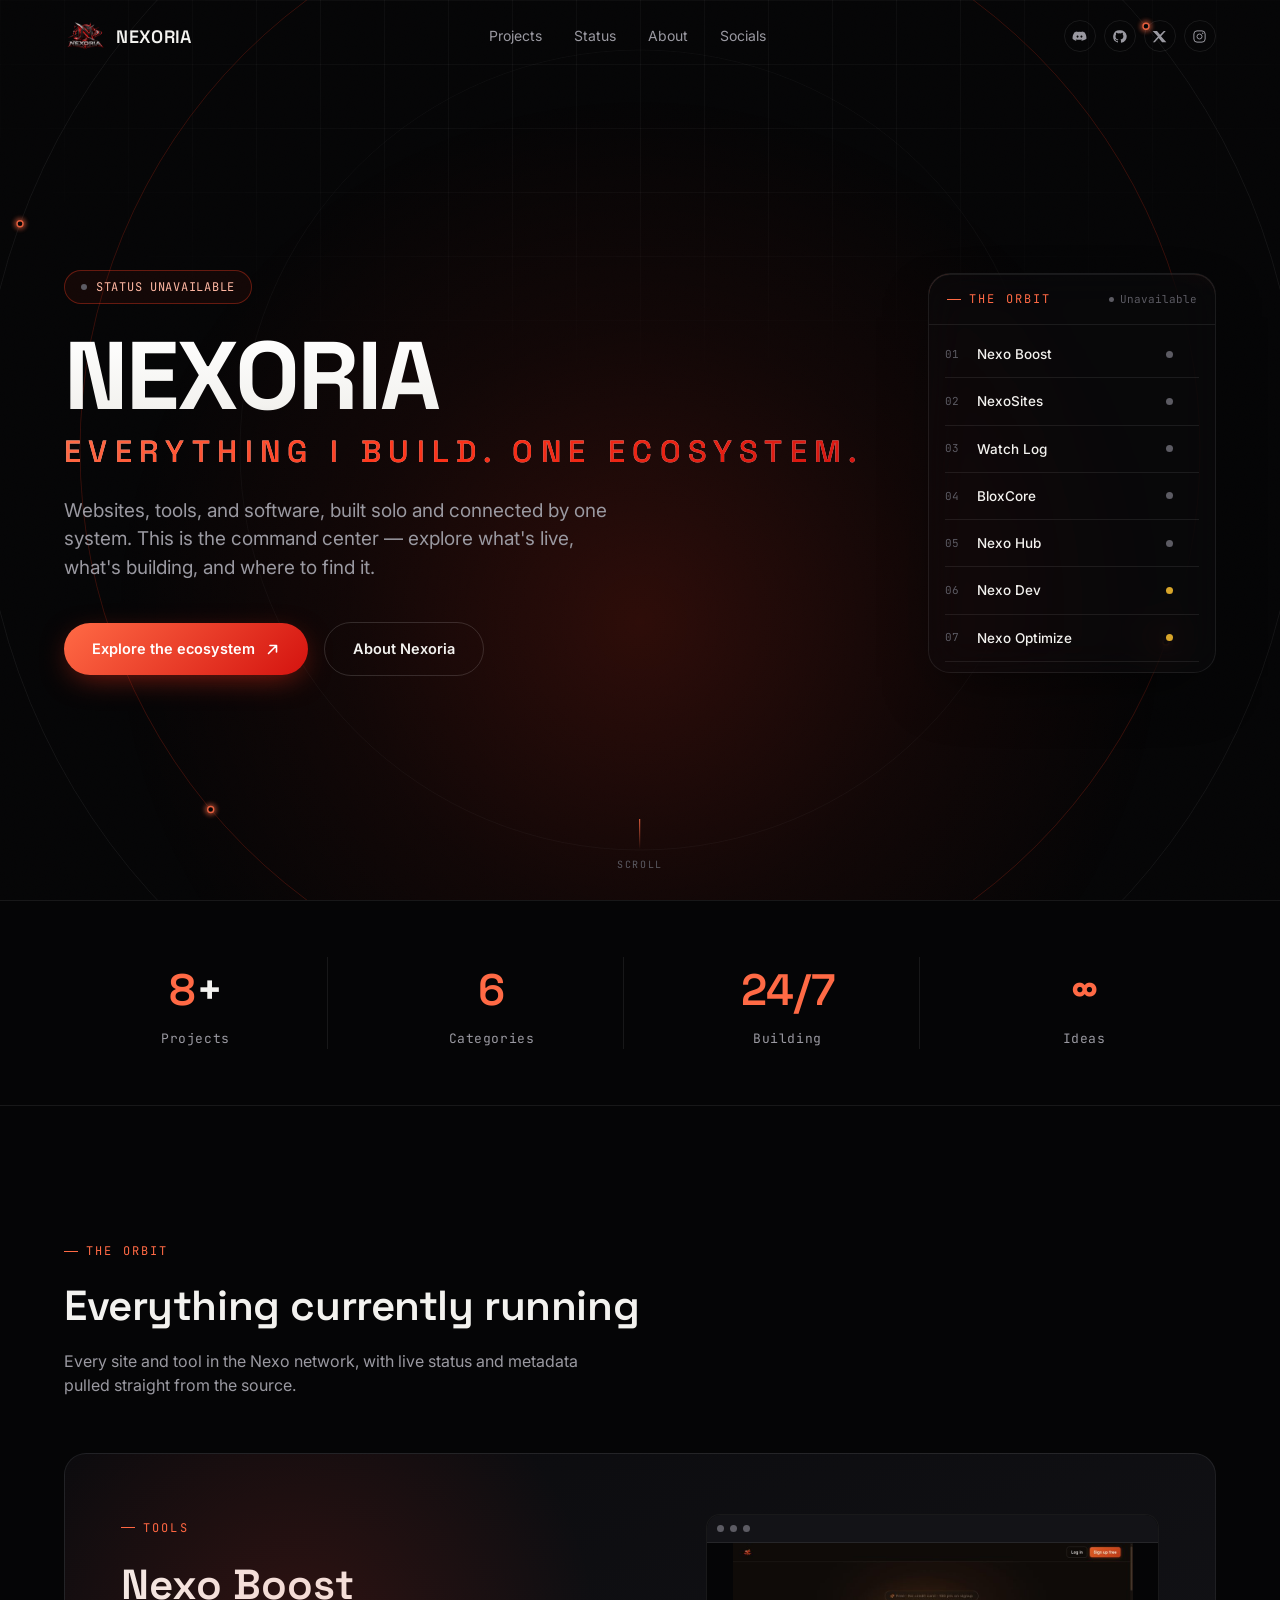
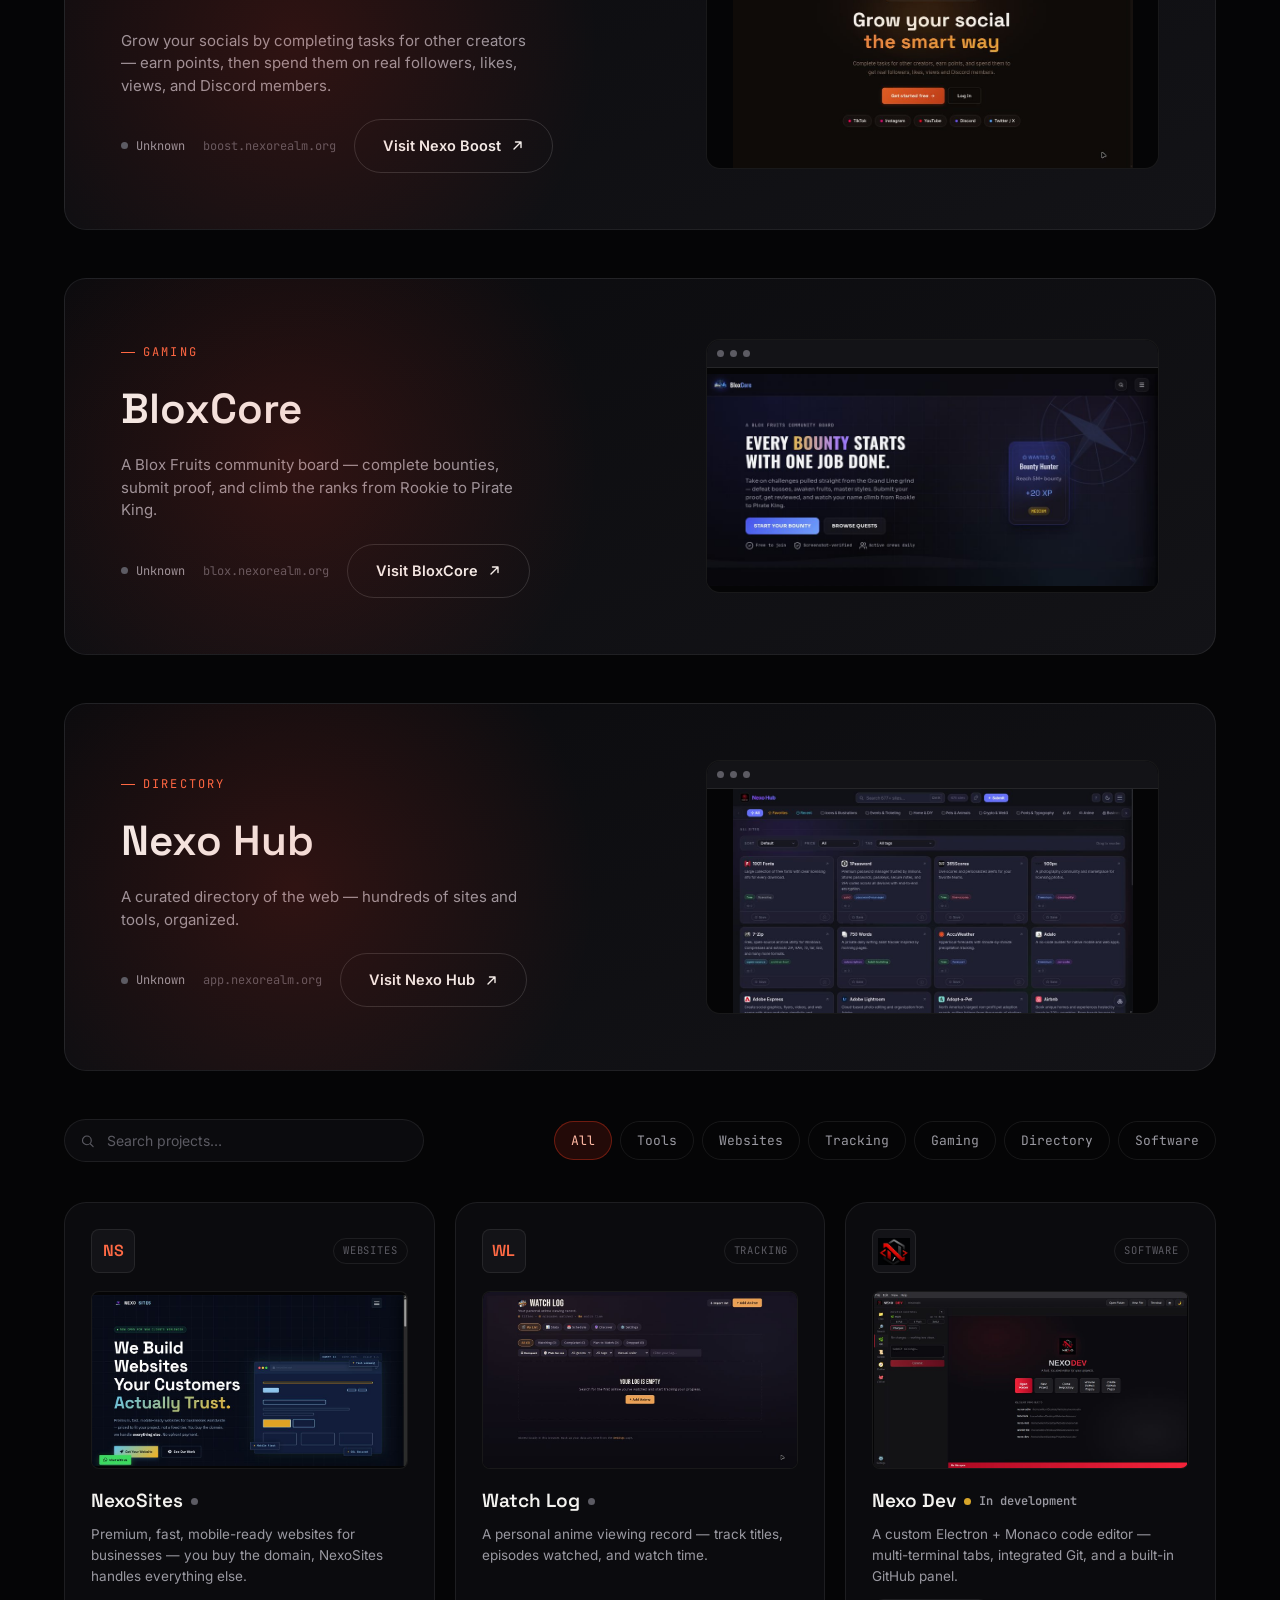
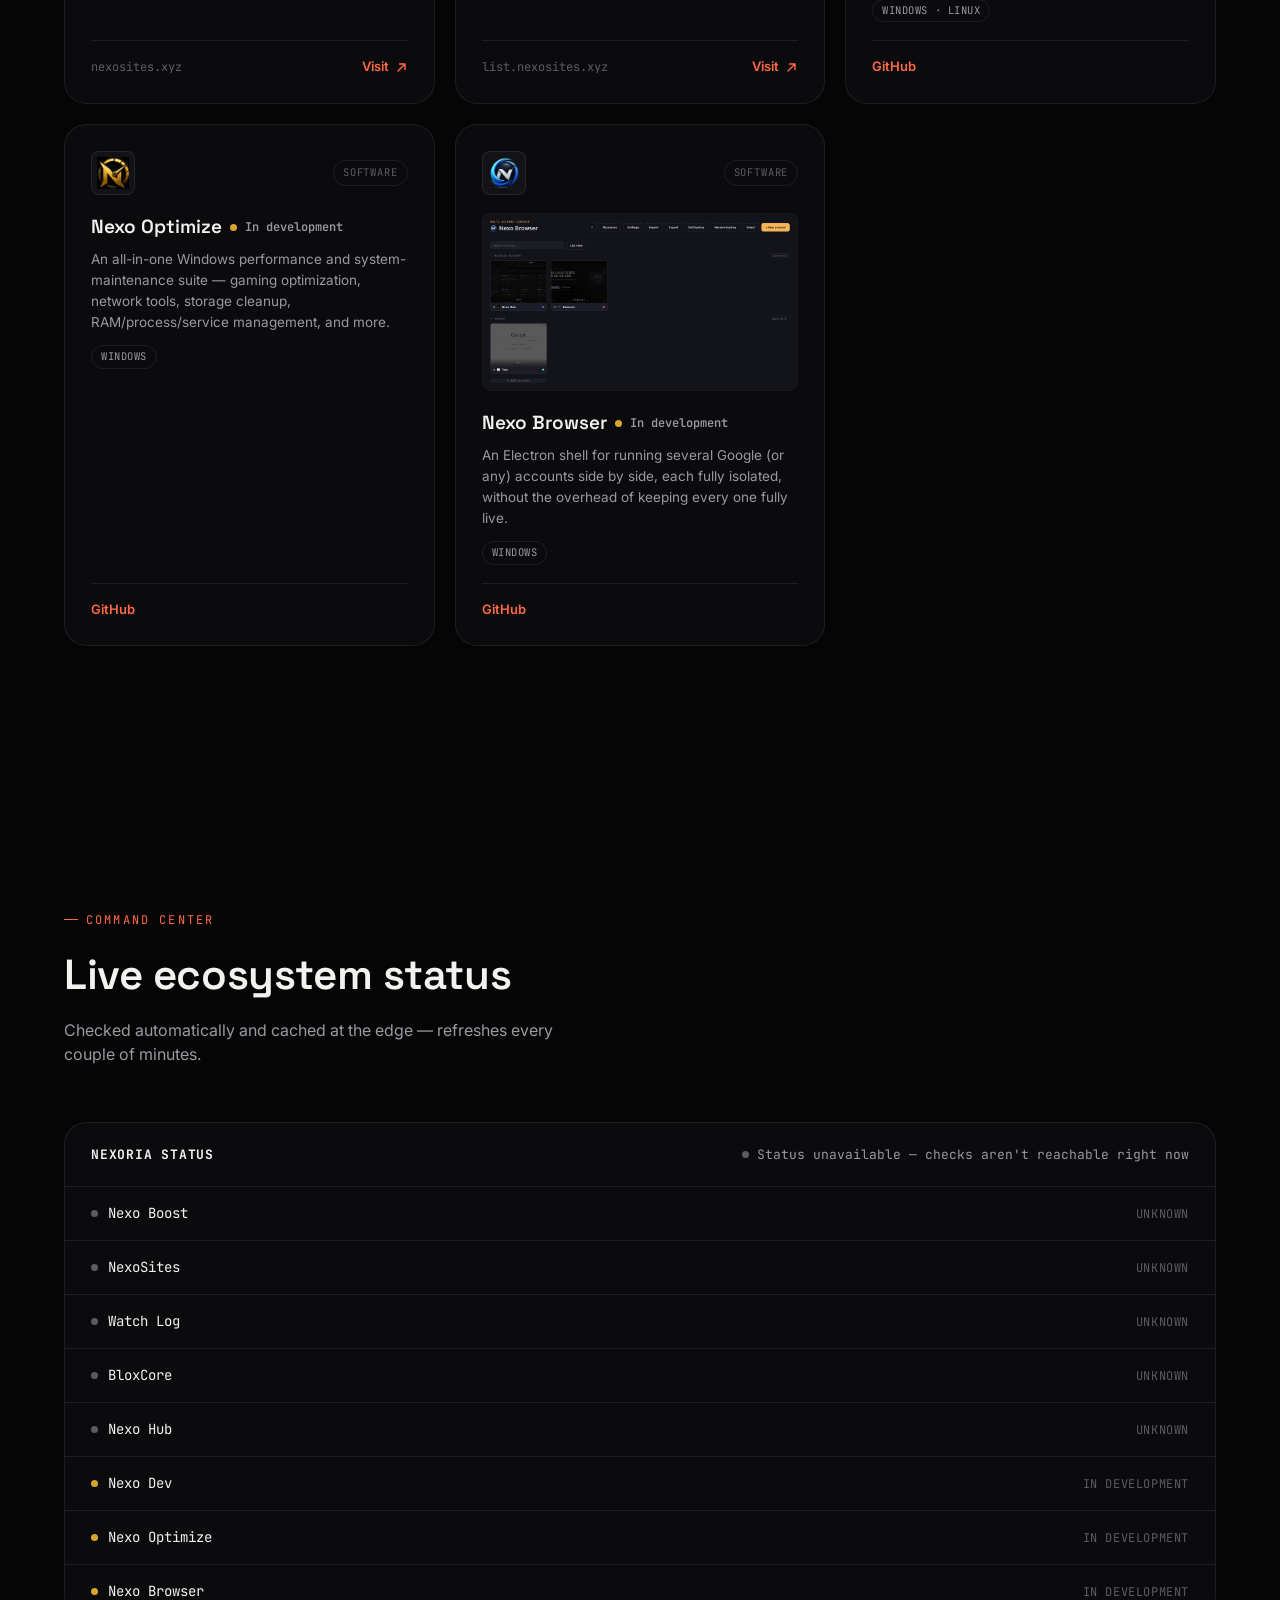
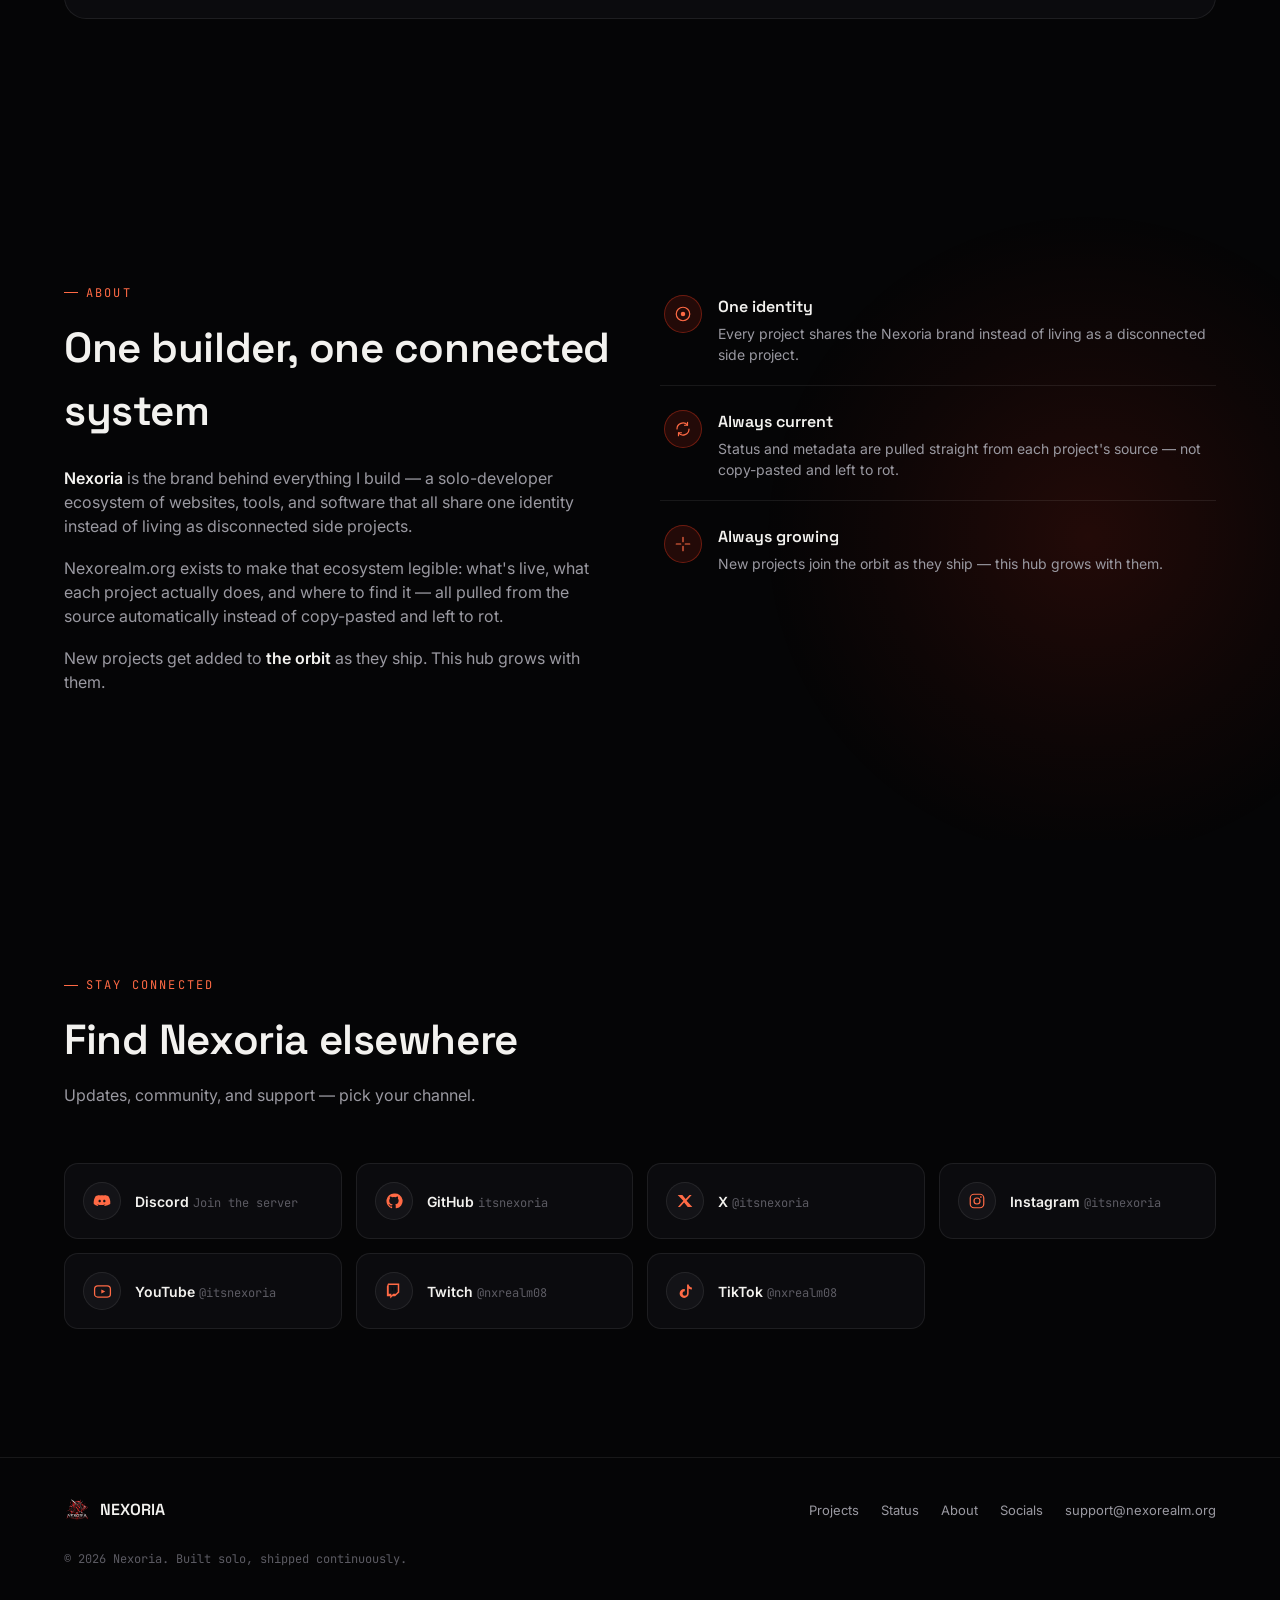
==== commit ce99da1b: "update" ====
--- a/index.html
+++ b/index.html
@@ -30,7 +30,7 @@
 <!-- fonts -->
 <link rel="preconnect" href="https://fonts.googleapis.com" />
 <link rel="preconnect" href="https://fonts.gstatic.com" crossorigin />
-<link href="https://fonts.googleapis.com/css2?family=Russo+One&family=Space+Grotesk:wght@500;600;700&family=Inter:wght@400;500;600&family=JetBrains+Mono:wght@400;500&display=swap" rel="stylesheet" />
+<link href="https://fonts.googleapis.com/css2?family=Space+Grotesk:wght@500;600;700&family=Inter:wght@400;500;600&family=JetBrains+Mono:wght@400;500&display=swap" rel="stylesheet" />
 
 <link rel="stylesheet" href="/css/styles.css" />
 
@@ -48,7 +48,6 @@
 <a class="skip-link" href="#main">Skip to content</a>
 
 <div class="bg-fixed"><div class="bg-grid"></div><div class="bg-noise"></div></div>
-<div class="hud-frame" aria-hidden="true"></div>
 
 <!-- ============ NAV ============ -->
 <header class="nav" id="site-nav">
@@ -82,12 +81,6 @@
   <!-- ============ HERO ============ -->
   <section class="hero" id="top">
     <div class="hero-glow" aria-hidden="true"></div>
-    <div class="hero-planet" aria-hidden="true">
-      <span class="hero-planet-ring"></span>
-      <span class="hero-planet-streak"></span>
-      <span class="hero-planet-body"></span>
-    </div>
-    <div class="hero-horizon" aria-hidden="true"></div>
 
     <svg class="orbit-field" id="orbit-field" viewBox="0 0 1400 1400" aria-hidden="true" focusable="false">
       <ellipse class="orbit-ring" cx="700" cy="700" rx="400" ry="400"></ellipse>
@@ -102,42 +95,30 @@
 
     <div class="wrap hero-layout">
       <div class="hero-inner">
-        <span class="hero-badge-wrap">
-          <span class="hero-badge" id="hero-status-pill">
-            <span class="dot checking" style="width:6px;height:6px;"></span>
-            <span data-role="label">CHECKING ECOSYSTEM…</span>
-          </span>
-          <span class="hero-badge-stripes" aria-hidden="true"></span>
+        <span class="hero-badge" id="hero-status-pill">
+          <span class="dot checking" style="width:6px;height:6px;"></span>
+          <span data-role="label">CHECKING ECOSYSTEM…</span>
         </span>
         <h1 class="hero-title">
-          <span class="w">NEXO</span><span class="r">RIA</span>
+          NEXORIA
+          <span>Everything I build. One ecosystem.</span>
         </h1>
-        <p class="hero-tagline"><span class="w">Everything I build. One</span> <span class="r">ecosystem.</span></p>
         <p class="hero-desc">
           Websites, tools, and software, built solo and connected by one system.
           This is the command center — explore what's live, what's building, and where to find it.
         </p>
         <div class="hero-ctas">
           <a href="#projects" class="btn btn-primary">
-            <svg width="15" height="15" viewBox="0 0 24 24" fill="none" aria-hidden="true"><path d="M12 15c3 0 5.5-2 6.8-6.8C15 6.9 11 8.5 9 12M12 15c-1.2 2-3 3-6 3.4C6.4 15.4 7.4 13.6 9.4 12M12 15c-1-1-1.5-2-1.5-3M6.2 17.4c-.7.7-1 2.4-1 2.4s1.7-.3 2.4-1" stroke="currentColor" stroke-width="1.6" stroke-linecap="round" stroke-linejoin="round"/></svg>
             Explore the ecosystem
             <svg width="15" height="15" viewBox="0 0 15 15" fill="none" aria-hidden="true"><path d="M3.5 11.5L11.5 3.5M11.5 3.5H5M11.5 3.5V10" stroke="currentColor" stroke-width="1.6" stroke-linecap="round" stroke-linejoin="round"/></svg>
           </a>
-          <a href="#about" class="btn btn-ghost">
-            <svg width="15" height="15" viewBox="0 0 24 24" fill="none" aria-hidden="true"><circle cx="12" cy="12" r="9" stroke="currentColor" stroke-width="1.6"/><path d="M12 11v5.5M12 8v.01" stroke="currentColor" stroke-width="1.6" stroke-linecap="round"/></svg>
-            About Nexoria
-          </a>
+          <a href="#about" class="btn btn-ghost">About Nexoria</a>
         </div>
       </div>
 
       <aside class="hero-nav-panel" id="hero-nav-panel" aria-label="Quick links to ecosystem projects">
         <div class="hero-nav-panel-head">
-          <span class="hero-nav-panel-title">
-            <span class="icon-badge">
-              <svg width="12" height="12" viewBox="0 0 24 24" fill="none" aria-hidden="true"><path d="M13 2 4 14h6l-1 8 9-12h-6l1-8Z" stroke="currentColor" stroke-width="2" stroke-linecap="round" stroke-linejoin="round"/></svg>
-            </span>
-            <span class="eyebrow" style="margin:0;">The orbit</span>
-          </span>
+          <span class="eyebrow" style="margin:0;">The orbit</span>
           <span class="hero-nav-panel-count" id="hero-nav-count">
             <span class="dot checking" style="width:5px;height:5px;"></span>
             <span data-role="label">Checking</span>
@@ -155,17 +136,7 @@
 
   <!-- ============ STATS ============ -->
   <section class="stats">
-    <div class="wrap stats-bar">
-      <div class="stats-grid" id="stats-grid"></div>
-      <div class="stats-tags" aria-hidden="true">
-        <span class="stats-stripes"></span>
-        <span>BUILD</span>
-        <span class="slash">/</span>
-        <span>IMPROVE</span>
-        <span class="slash">/</span>
-        <span>GROW</span>
-      </div>
-    </div>
+    <div class="wrap stats-grid" id="stats-grid"></div>
   </section>
 
   <!-- ============ PROJECTS ============ -->
--- a/css/styles.css
+++ b/css/styles.css
@@ -23,7 +23,6 @@
 
   /* type */
   --font-display: "Space Grotesk", "Inter", sans-serif;
-  --font-hero: "Russo One", "Space Grotesk", sans-serif;
   --font-body: "Inter", -apple-system, BlinkMacSystemFont, sans-serif;
   --font-mono: "JetBrains Mono", ui-monospace, SFMono-Regular, monospace;
 
@@ -226,28 +225,6 @@
 /* =========================================================
    nav
    ========================================================= */
-/* HUD-style frame — a thin glowing chamfered border pinned to the
-   viewport, echoing the "screen bezel" look of the reference design.
-   Purely decorative, sits above the background but below all real
-   content, and never intercepts clicks. */
-.hud-frame {
-  position: fixed;
-  inset: 14px;
-  z-index: 40;
-  pointer-events: none;
-  border: 1px solid rgba(255, 61, 34, 0.28);
-  clip-path: polygon(
-    28px 0, calc(100% - 28px) 0, 100% 28px, 100% calc(100% - 28px),
-    calc(100% - 28px) 100%, 28px 100%, 0 calc(100% - 28px), 0 28px
-  );
-  box-shadow: 0 0 30px rgba(255, 51, 25, 0.08), inset 0 0 40px rgba(255, 51, 25, 0.05);
-}
-@media (max-width: 640px) {
-  .hud-frame {
-    display: none;
-  }
-}
-
 .nav {
   position: fixed;
   top: 0;
@@ -309,9 +286,6 @@
 .nav-links a:focus-visible::after {
   transform: scaleX(1);
 }
-.nav-links a[aria-current="true"] {
-  color: var(--red-ember);
-}
 .nav-links a[aria-current="true"]::after {
   transform: scaleX(1);
 }
@@ -494,107 +468,6 @@
   transition: opacity 0.4s var(--ease);
   pointer-events: none;
   background: radial-gradient(500px circle at var(--mx, 50%) var(--my, 50%), rgba(255, 106, 69, 0.1), transparent 60%);
-}
-/* glowing red/black planet — pure CSS, layered radial-gradients standing
-   in for a rendered sphere, plus a thin tilted ring like the reference
-   composition. Purely decorative, sits behind the hero content/panel. */
-.hero-planet {
-  position: absolute;
-  top: 50%;
-  right: clamp(-260px, -8vw, -60px);
-  transform: translateY(-50%);
-  width: clamp(560px, 62vw, 980px);
-  height: clamp(560px, 62vw, 980px);
-  z-index: -1;
-  pointer-events: none;
-  opacity: 0.9;
-}
-.hero-planet-body {
-  position: absolute;
-  inset: 0;
-  border-radius: 50%;
-  background: radial-gradient(circle at 32% 28%, #6e130c 0%, #3a0906 20%, #1c0402 42%, #070202 64%, transparent 76%),
-    radial-gradient(circle at 66% 70%, rgba(255, 61, 34, 0.32), transparent 52%),
-    radial-gradient(circle at 74% 18%, rgba(255, 106, 69, 0.28), transparent 38%),
-    radial-gradient(circle at 78% 82%, rgba(0, 0, 0, 0.9), transparent 46%);
-  box-shadow: 0 0 180px 50px rgba(255, 51, 25, 0.16), inset -70px -50px 140px rgba(0, 0, 0, 0.82),
-    inset 46px 34px 100px rgba(255, 90, 60, 0.14);
-  filter: saturate(1.15);
-}
-.hero-planet-body::before {
-  /* craters */
-  content: "";
-  position: absolute;
-  inset: 0;
-  border-radius: 50%;
-  background-image: radial-gradient(circle at 25% 70%, rgba(0, 0, 0, 0.5) 0 3%, transparent 4%),
-    radial-gradient(circle at 55% 80%, rgba(0, 0, 0, 0.4) 0 2%, transparent 3%),
-    radial-gradient(circle at 40% 45%, rgba(255, 120, 90, 0.18) 0 6%, transparent 7%),
-    radial-gradient(circle at 70% 55%, rgba(0, 0, 0, 0.35) 0 2.4%, transparent 3%);
-  mix-blend-mode: overlay;
-}
-.hero-planet-body::after {
-  /* glowing fissure lines across the surface */
-  content: "";
-  position: absolute;
-  inset: 0;
-  border-radius: 50%;
-  background-image:
-    radial-gradient(ellipse 46% 2% at 38% 40%, rgba(255, 106, 69, 0.55), transparent 70%),
-    radial-gradient(ellipse 30% 1.6% at 58% 58%, rgba(255, 80, 50, 0.5), transparent 70%),
-    radial-gradient(ellipse 36% 1.4% at 30% 62%, rgba(255, 60, 34, 0.4), transparent 70%);
-  filter: blur(0.4px);
-  mix-blend-mode: screen;
-}
-.hero-planet-ring {
-  position: absolute;
-  top: 12%;
-  left: -8%;
-  width: 116%;
-  height: 40%;
-  border: 1px solid rgba(255, 106, 69, 0.3);
-  border-radius: 50%;
-  transform: rotate(-9deg);
-}
-.hero-planet-streak {
-  position: absolute;
-  top: 38%;
-  left: -20%;
-  width: 140%;
-  height: 1px;
-  background: linear-gradient(90deg, transparent, rgba(255, 140, 100, 0.7) 45%, rgba(255, 140, 100, 0.9) 55%, transparent);
-  box-shadow: 0 0 8px 1px rgba(255, 106, 69, 0.5);
-  transform: rotate(-16deg);
-}
-.hero-horizon {
-  position: absolute;
-  left: 0;
-  right: 0;
-  bottom: 0;
-  height: clamp(120px, 18vh, 220px);
-  z-index: -1;
-  pointer-events: none;
-  background: linear-gradient(0deg, rgba(255, 51, 25, 0.16) 0%, rgba(255, 51, 25, 0.05) 40%, transparent 80%);
-}
-.hero-horizon::before {
-  content: "";
-  position: absolute;
-  left: 0;
-  right: 0;
-  bottom: 0;
-  height: 1px;
-  background: linear-gradient(90deg, transparent, rgba(255, 106, 69, 0.55) 30%, rgba(255, 106, 69, 0.55) 70%, transparent);
-  box-shadow: 0 0 20px 2px rgba(255, 61, 34, 0.35);
-}
-@media (max-width: 900px) {
-  .hero-planet {
-    opacity: 0.5;
-  }
-}
-@media (max-width: 640px) {
-  .hero-planet {
-    display: none;
-  }
 }
 .orbit-field {
   position: absolute;
@@ -665,83 +538,46 @@
   width: 100%;
   text-align: center;
 }
-.hero-badge-wrap {
-  display: inline-flex;
-  align-items: stretch;
-  margin-bottom: 28px;
-}
 .hero-badge {
   display: inline-flex;
   align-items: center;
   gap: 9px;
-  padding: 8px 18px;
+  padding: 7px 16px;
   border: 1px solid var(--border-red);
-  background: rgba(255, 51, 25, 0.08);
-  clip-path: polygon(0 0, calc(100% - 14px) 0, 100% 50%, calc(100% - 14px) 100%, 0 100%);
+  background: rgba(255, 51, 25, 0.06);
+  border-radius: 100px;
   font-family: var(--font-mono);
   font-size: 12px;
-  font-weight: 500;
-  letter-spacing: 0.08em;
+  letter-spacing: 0.06em;
   color: #ffb8a3;
-}
-.hero-badge-stripes {
-  width: 34px;
-  margin-left: 6px;
-  background: repeating-linear-gradient(-45deg, var(--red-deep) 0 4px, transparent 4px 9px);
-  opacity: 0.6;
-  clip-path: polygon(20% 0, 100% 0, 80% 100%, 0 100%);
-}
-@media (min-width: 1024px) {
-  .hero-badge-wrap {
-    display: inline-flex;
-  }
+  margin-bottom: 28px;
 }
 .hero-title {
-  font-family: var(--font-hero);
-  font-weight: 400;
-  font-style: normal;
-  font-size: clamp(52px, 11.5vw, 138px);
-  line-height: 0.86;
-  letter-spacing: -0.01em;
-  white-space: nowrap;
-}
-.hero-title .w {
-  background: linear-gradient(180deg, #ffffff 0%, #f3f2ef 45%, #8f8e94 100%);
+  font-family: var(--font-display);
+  font-weight: 700;
+  font-size: clamp(56px, 13vw, 156px);
+  line-height: 0.92;
+  letter-spacing: -0.02em;
+  background: linear-gradient(180deg, #ffffff 0%, #f3f2ef 55%, #b9b8bd 100%);
   -webkit-background-clip: text;
   background-clip: text;
   color: transparent;
-  filter: drop-shadow(2px 3px 0 rgba(0, 0, 0, 0.5)) drop-shadow(4px 6px 10px rgba(0, 0, 0, 0.4));
-}
-.hero-title .r {
-  background: linear-gradient(180deg, var(--red-ember) 0%, var(--red) 40%, var(--red-deep) 100%);
+}
+.hero-title span {
+  display: block;
+  background: linear-gradient(135deg, var(--red-ember) 0%, var(--red) 45%, var(--red-deep) 100%);
   -webkit-background-clip: text;
   background-clip: text;
   color: transparent;
-  filter: drop-shadow(2px 3px 0 rgba(0, 0, 0, 0.5)) drop-shadow(0 0 46px rgba(255, 51, 25, 0.55));
-}
-@media (max-width: 640px) {
-  .hero-title {
-    white-space: normal;
-  }
-}
-.hero-tagline {
-  margin: 18px 0 0;
-  font-family: var(--font-display);
-  font-weight: 600;
-  font-size: clamp(19px, 2.6vw, 30px);
-  letter-spacing: 0.02em;
+  font-size: 0.32em;
+  font-weight: 500;
+  letter-spacing: 0.24em;
+  margin-top: 18px;
   text-transform: uppercase;
-  line-height: 1.25;
-}
-.hero-tagline .w {
-  color: var(--text);
-}
-.hero-tagline .r {
-  color: var(--red-ember);
 }
 .hero-desc {
   max-width: 46ch;
-  margin: 22px auto 0;
+  margin: 30px auto 0;
   font-size: clamp(16px, 1.6vw, 19px);
   color: var(--text-dim);
 }
@@ -779,13 +615,10 @@
   display: inline-flex;
   align-items: center;
   gap: 10px;
-  padding: 16px 26px 16px 22px;
-  clip-path: polygon(14px 0, 100% 0, 100% calc(100% - 14px), calc(100% - 14px) 100%, 0 100%, 0 14px);
-  font-family: var(--font-display);
-  font-size: 13.5px;
-  font-weight: 700;
-  letter-spacing: 0.04em;
-  text-transform: uppercase;
+  padding: 15px 28px;
+  border-radius: 100px;
+  font-size: 14.5px;
+  font-weight: 600;
   transition: transform 0.25s var(--ease), box-shadow 0.25s var(--ease), background 0.25s;
 }
 .btn-primary {
@@ -800,16 +633,15 @@
 .btn-primary svg {
   transition: transform 0.25s var(--ease);
 }
-.btn-primary:hover svg:last-child {
+.btn-primary:hover svg {
   transform: translateX(3px);
 }
 .btn-ghost {
   border: 1px solid var(--border-strong);
-  background: rgba(255, 255, 255, 0.02);
   color: var(--text);
 }
 .btn-ghost:hover {
-  background: rgba(255, 255, 255, 0.06);
+  background: rgba(255, 255, 255, 0.05);
   transform: translateY(-2px);
 }
 .hero-scroll {
@@ -849,16 +681,16 @@
   flex-direction: column;
   width: 100%;
   max-width: 380px;
-  max-height: 460px;
+  max-height: 400px;
   /* glassy — see-through enough to hint at the orbit rings behind it */
-  background: rgba(10, 10, 13, 0.55);
+  background: rgba(13, 13, 16, 0.32);
   backdrop-filter: blur(20px) saturate(150%);
   -webkit-backdrop-filter: blur(20px) saturate(150%);
-  border: 1px solid var(--border-red);
-  clip-path: polygon(0 0, calc(100% - 22px) 0, 100% 22px, 100% 100%, 22px 100%, 0 calc(100% - 22px));
+  border: 1px solid var(--border);
+  border-radius: var(--radius-l);
   overflow: hidden;
   flex-shrink: 0;
-  box-shadow: 0 24px 60px -20px rgba(0, 0, 0, 0.7), inset 0 1px 0 rgba(255, 255, 255, 0.07);
+  box-shadow: 0 24px 60px -20px rgba(0, 0, 0, 0.6), inset 0 1px 0 rgba(255, 255, 255, 0.07);
 }
 .hero-nav-panel::before {
   content: "";
@@ -897,26 +729,6 @@
   padding: 16px 18px;
   border-bottom: 1px solid var(--border);
 }
-.hero-nav-panel-title {
-  display: flex;
-  align-items: center;
-  gap: 9px;
-  color: var(--red-ember);
-}
-.hero-nav-panel-title .icon-badge {
-  display: flex;
-  align-items: center;
-  justify-content: center;
-  width: 24px;
-  height: 24px;
-  border-radius: 50%;
-  border: 1px solid var(--border-red);
-  background: var(--red-dim);
-  flex-shrink: 0;
-}
-.hero-nav-panel-title .eyebrow::before {
-  display: none;
-}
 .hero-nav-panel-count {
   font-family: var(--font-mono);
   font-size: 11px;
@@ -981,7 +793,7 @@
 }
 .hero-nav-link-index {
   flex-shrink: 0;
-  width: 16px;
+  width: 18px;
   font-family: var(--font-mono);
   font-size: 11px;
   color: var(--text-faint);
@@ -991,24 +803,6 @@
 .hero-nav-link:focus-visible .hero-nav-link-index {
   color: var(--red-ember);
 }
-.hero-nav-link-icon {
-  flex-shrink: 0;
-  display: flex;
-  align-items: center;
-  justify-content: center;
-  width: 30px;
-  height: 30px;
-  border-radius: 8px;
-  background: rgba(255, 255, 255, 0.05);
-  border: 1px solid var(--border);
-  color: var(--text-dim);
-  transition: color 0.2s var(--ease), border-color 0.2s var(--ease);
-}
-.hero-nav-link:hover .hero-nav-link-icon,
-.hero-nav-link:focus-visible .hero-nav-link-icon {
-  color: var(--red-ember);
-  border-color: var(--border-red);
-}
 .hero-nav-link-text {
   min-width: 0;
   flex: 1;
@@ -1016,20 +810,11 @@
 .hero-nav-link-text .name {
   display: block;
   font-size: 13.5px;
-  font-weight: 600;
+  font-weight: 500;
   color: var(--text);
   overflow: hidden;
   text-overflow: ellipsis;
   white-space: nowrap;
-}
-.hero-nav-link-text .sub {
-  display: block;
-  font-size: 11.5px;
-  color: var(--text-faint);
-  overflow: hidden;
-  text-overflow: ellipsis;
-  white-space: nowrap;
-  margin-top: 1px;
 }
 .hero-nav-link .dot {
   flex-shrink: 0;
@@ -1067,25 +852,14 @@
    stats
    ========================================================= */
 .stats {
-  padding-block: clamp(28px, 4vw, 40px);
-}
-.stats-bar {
-  position: relative;
-  display: flex;
-  flex-wrap: wrap;
-  align-items: center;
-  justify-content: space-between;
-  gap: 20px;
-  padding: 22px clamp(20px, 4vw, 36px);
-  border: 1px solid var(--border-red);
-  background: linear-gradient(180deg, rgba(255, 51, 25, 0.05), rgba(19, 19, 23, 0.4));
-  clip-path: polygon(18px 0, 100% 0, 100% calc(100% - 18px), calc(100% - 18px) 100%, 0 100%, 0 18px);
+  padding-block: 56px;
+  border-top: 1px solid var(--border);
+  border-bottom: 1px solid var(--border);
 }
 .stats-grid {
   display: grid;
   grid-template-columns: repeat(2, 1fr);
-  gap: 24px 32px;
-  flex: 1 1 auto;
+  gap: 32px;
 }
 @media (min-width: 720px) {
   .stats-grid {
@@ -1093,68 +867,36 @@
   }
 }
 .stat {
-  display: flex;
-  align-items: center;
-  gap: 12px;
-  text-align: left;
-}
-.stat-icon {
-  flex-shrink: 0;
-  display: flex;
-  align-items: center;
-  justify-content: center;
-  width: 38px;
-  height: 38px;
-  border-radius: 9px;
-  color: var(--red-ember);
-  background: var(--red-dim);
-  border: 1px solid var(--border-red);
+  text-align: center;
+  border-right: 1px solid var(--border);
+}
+.stat:last-child,
+.stats-grid > .stat:nth-child(2n) {
+  border-right: none;
+}
+@media (min-width: 720px) {
+  .stats-grid > .stat:nth-child(2n) {
+    border-right: 1px solid var(--border);
+  }
+  .stats-grid > .stat:nth-child(4n) {
+    border-right: none;
+  }
 }
 .stat-value {
   font-family: var(--font-display);
-  font-size: clamp(22px, 2.6vw, 28px);
-  font-weight: 700;
+  font-size: clamp(30px, 4vw, 44px);
+  font-weight: 600;
   color: var(--text);
-  line-height: 1.1;
 }
 .stat-value .accent {
-  color: var(--text);
+  color: var(--red-ember);
 }
 .stat-label {
-  margin-top: 2px;
-  font-size: 12px;
+  margin-top: 6px;
+  font-size: 13px;
   color: var(--text-dim);
   font-family: var(--font-mono);
   letter-spacing: 0.04em;
-  text-transform: uppercase;
-}
-.stats-tags {
-  display: none;
-  align-items: center;
-  gap: 10px;
-  font-family: var(--font-display);
-  font-weight: 700;
-  font-size: 13px;
-  letter-spacing: 0.08em;
-  color: var(--text-dim);
-  padding-left: 24px;
-  border-left: 1px solid var(--border);
-}
-.stats-tags .slash {
-  color: var(--red-ember);
-}
-.stats-stripes {
-  width: 26px;
-  height: 22px;
-  margin-right: 4px;
-  background: repeating-linear-gradient(-45deg, var(--red-deep) 0 4px, transparent 4px 9px);
-  opacity: 0.6;
-  clip-path: polygon(20% 0, 100% 0, 80% 100%, 0 100%);
-}
-@media (min-width: 900px) {
-  .stats-tags {
-    display: flex;
-  }
 }
 
 /* =========================================================
